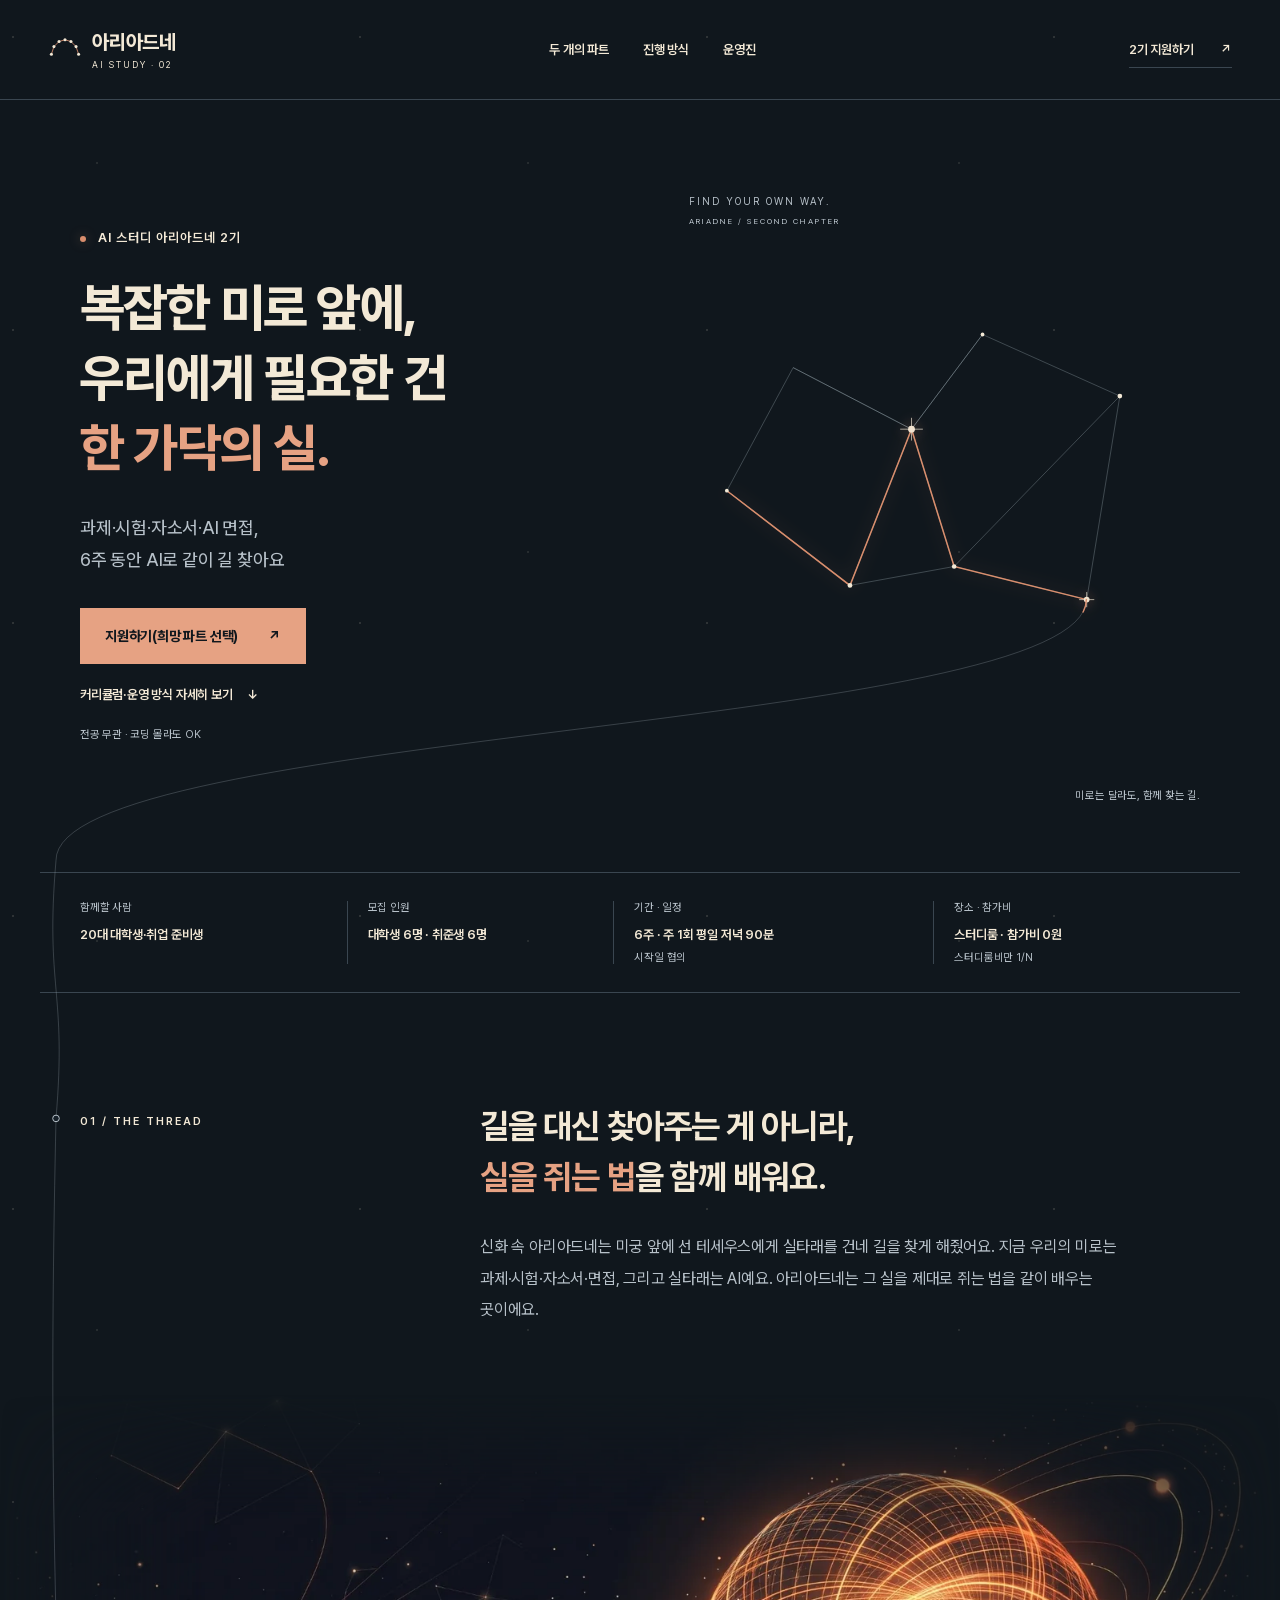
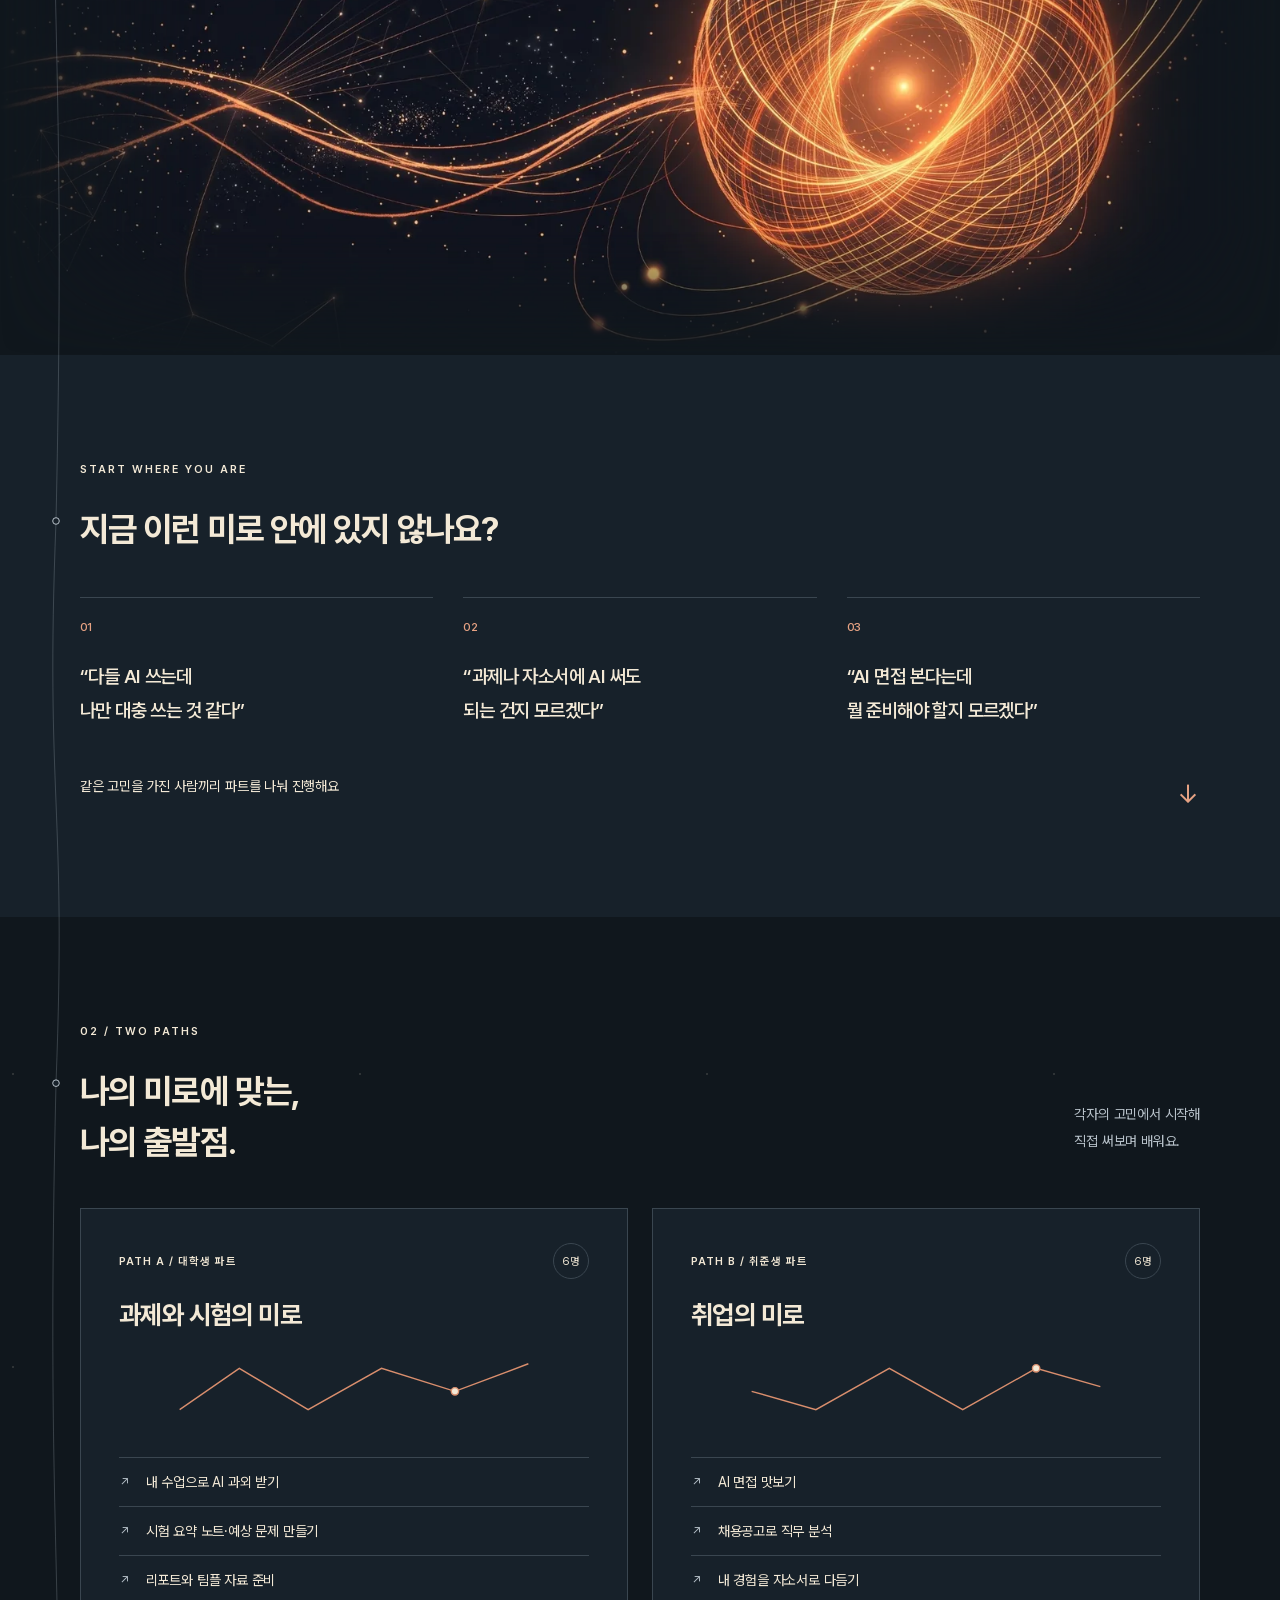
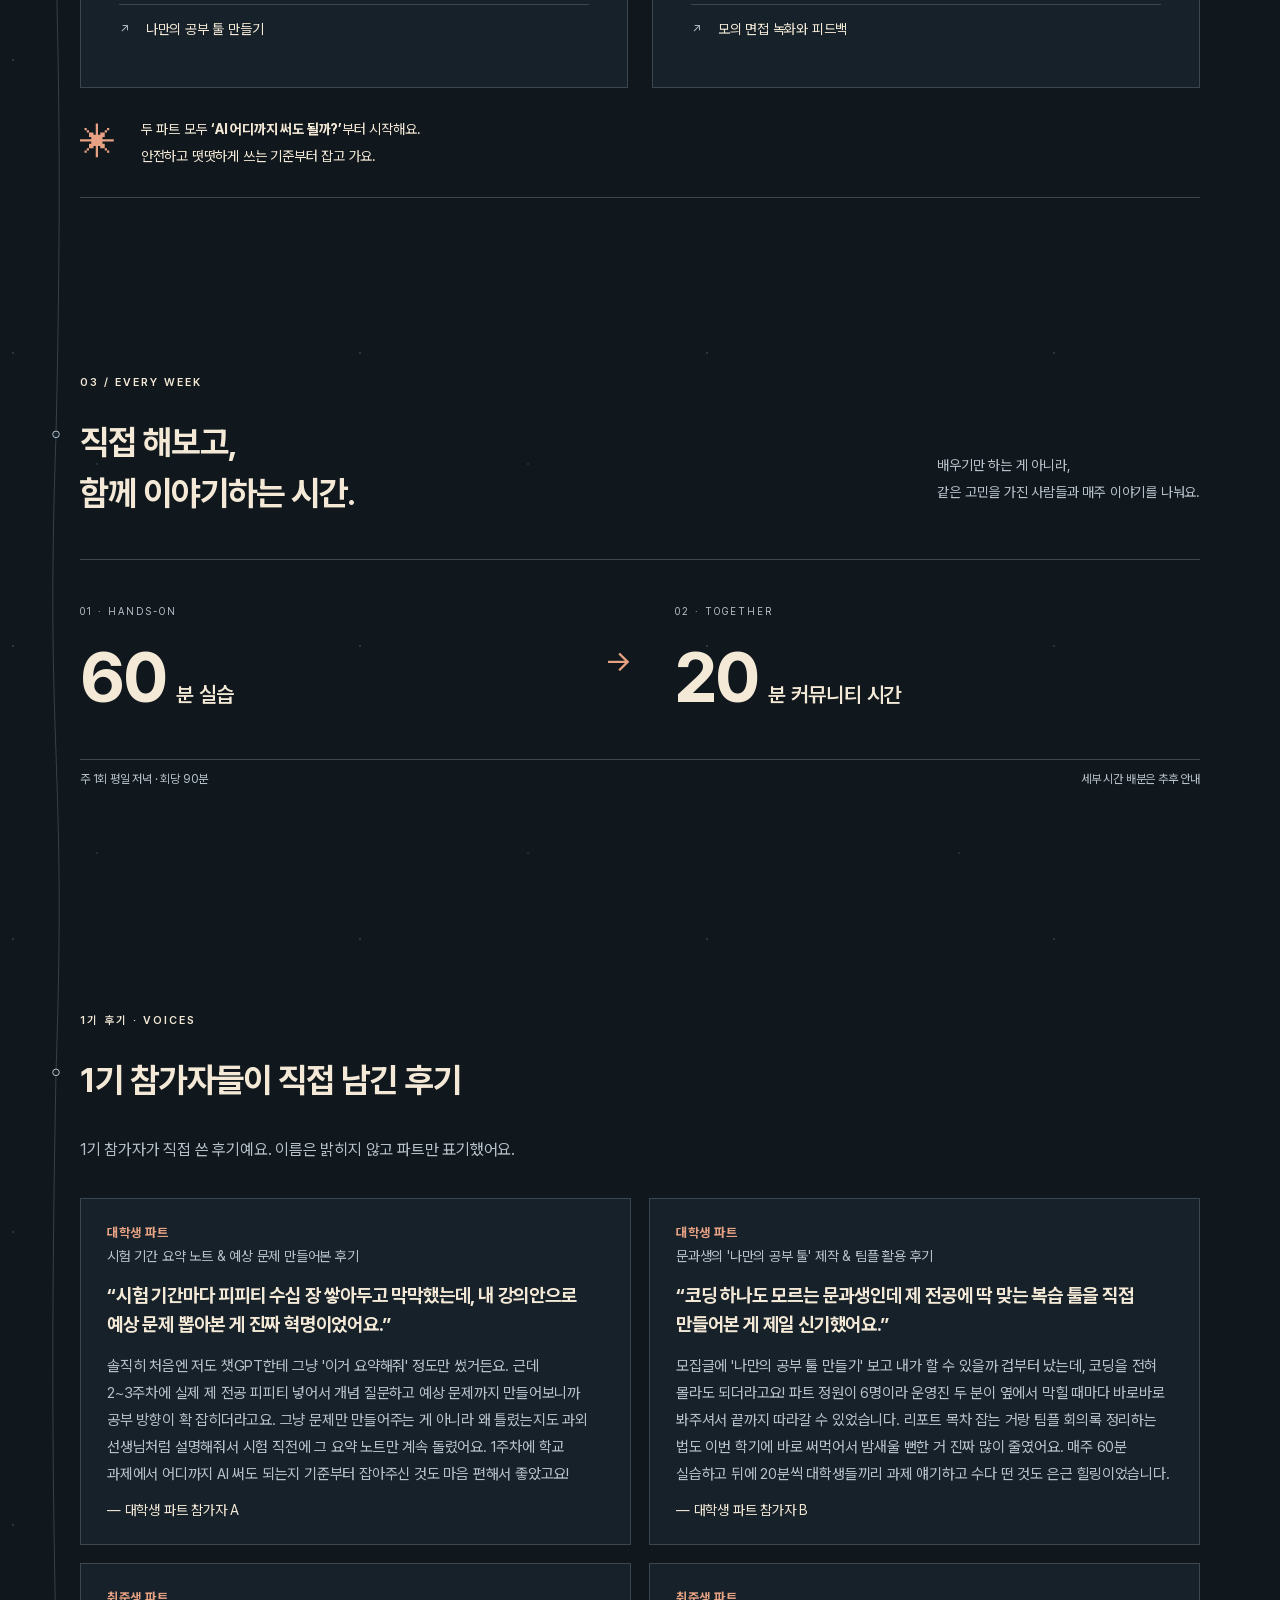
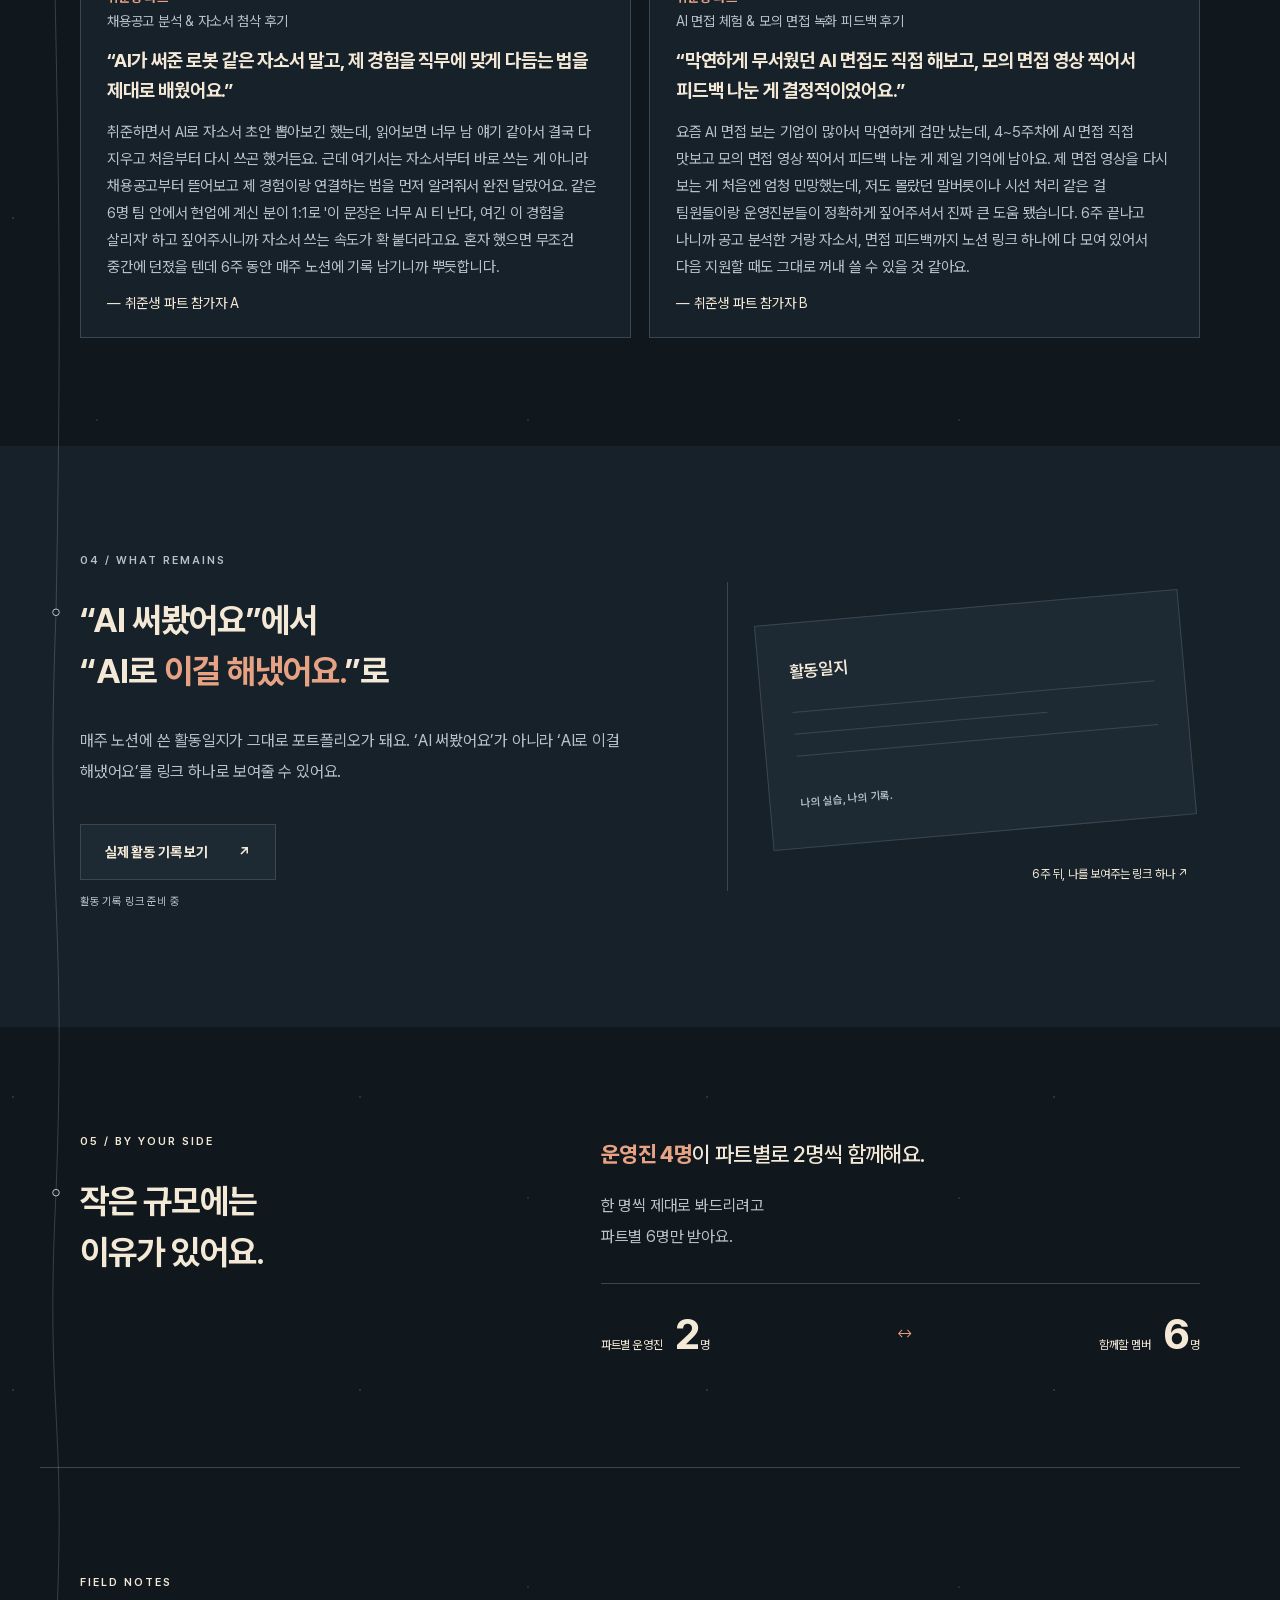
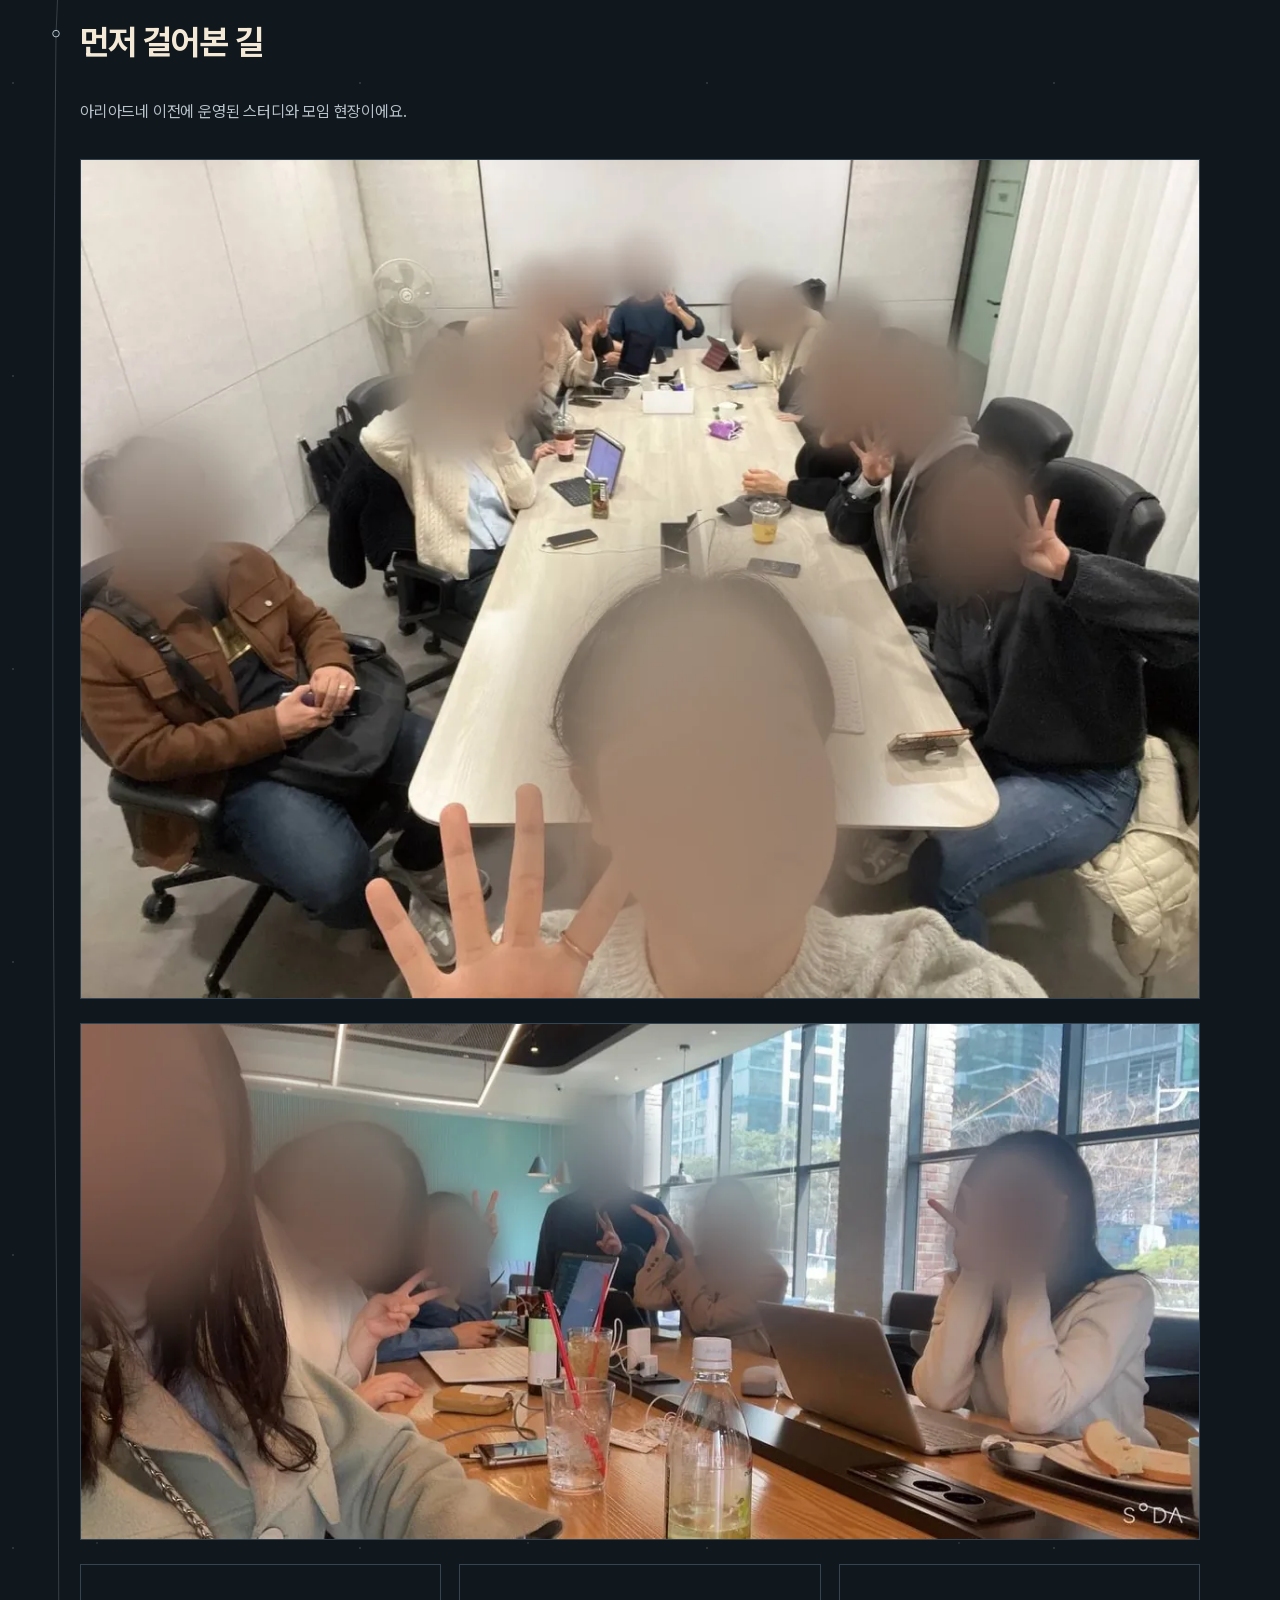
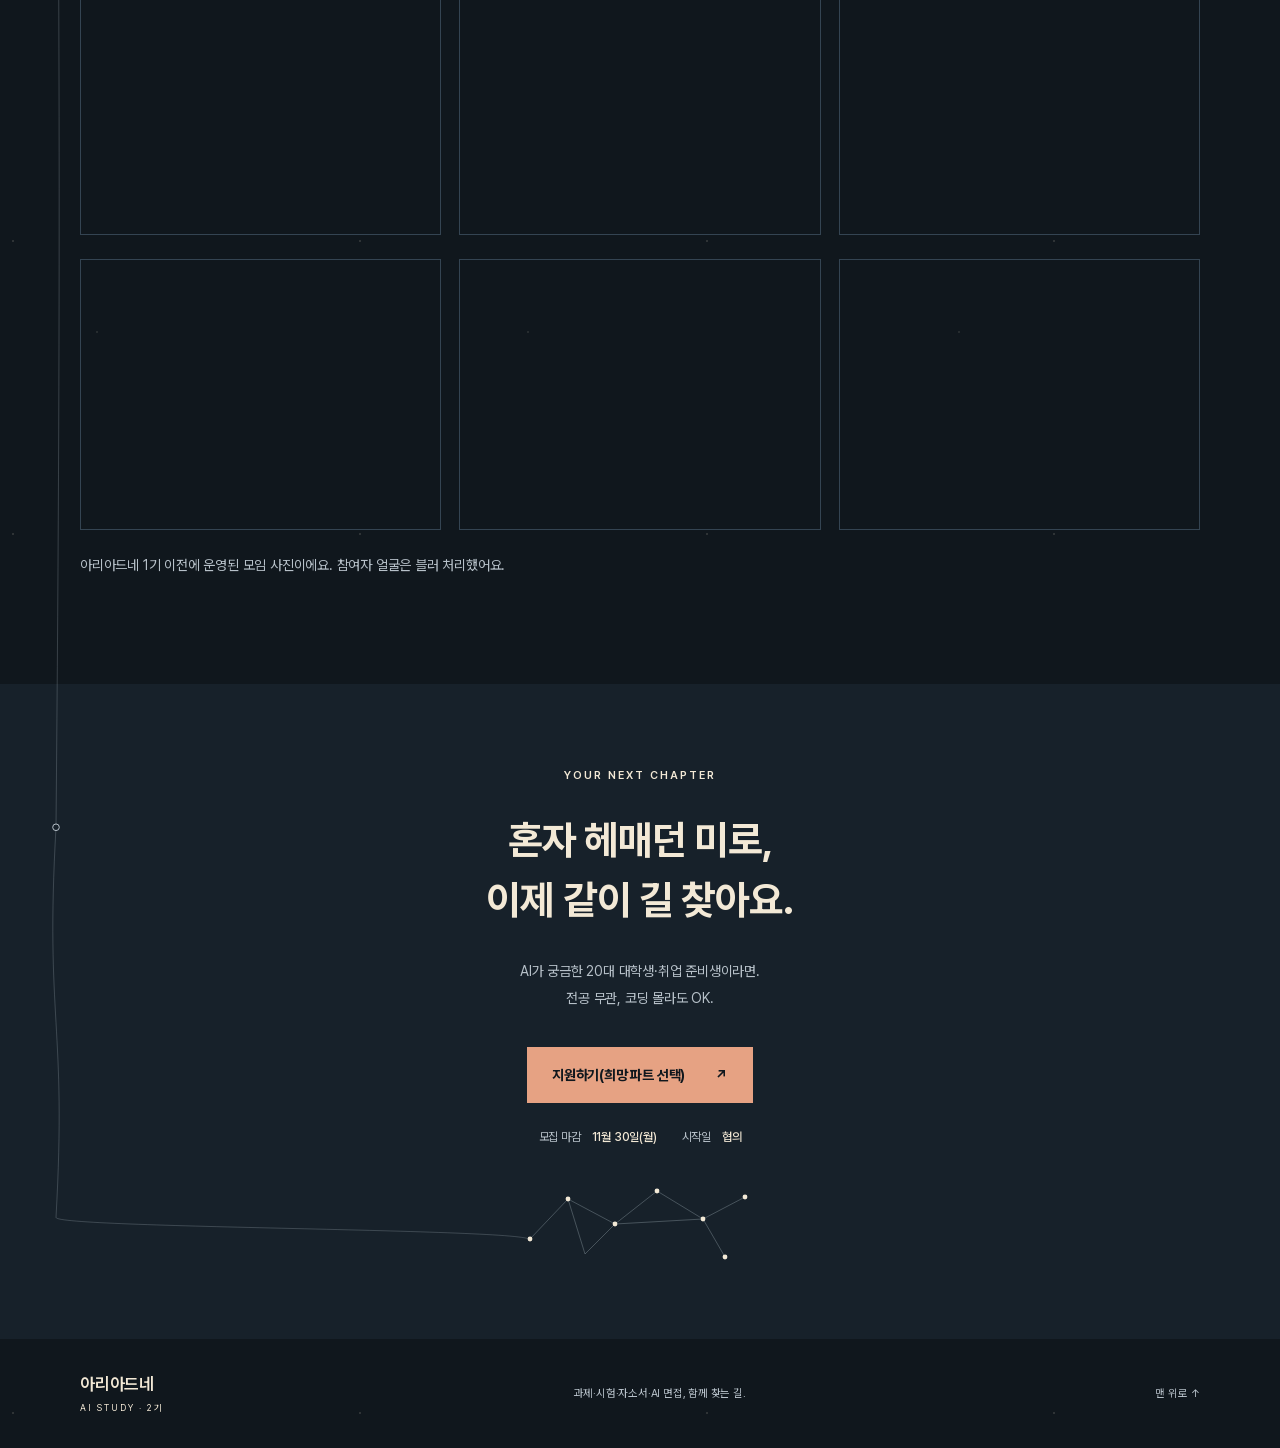
==== index.html @ 5217bb1c "Add files via upload" ====
<!doctype html>
<html lang="ko"><head><meta charset="utf-8"><meta name="viewport" content="width=device-width,initial-scale=1"><meta name="theme-color" content="#10171D"><title>AI 스터디 아리아드네 2기</title><meta name="description" content="과제·시험·자소서·AI 면접, 6주 동안 AI로 같이 길 찾아요. AI가 궁금한 20대 대학생·취업 준비생을 위한 아리아드네 2기."><link rel="icon" href="assets/constellation.svg"><link rel="preload" href="fonts/PretendardVariable.woff2" as="font" type="font/woff2" crossorigin><link rel="stylesheet" href="style.css"><link rel="stylesheet" href="night.css"><meta property="og:type" content="website"><meta property="og:title" content="AI 스터디 아리아드네 2기"><meta property="og:description" content="과제·시험·자소서·AI 면접, 6주 동안 AI로 같이 길 찾아요"><meta property="og:url" content="https://ariadne-study.vercel.app/"><meta property="og:image" content="https://ariadne-study.vercel.app/assets/ariadne-stars-og.png"><meta property="og:image:width" content="1920"><meta property="og:image:height" content="1080"><meta name="twitter:card" content="summary_large_image"><meta name="twitter:image" content="https://ariadne-study.vercel.app/assets/ariadne-stars-og.png"></head>
<body><a class="skip" href="#main">본문 바로가기</a><header><a class="brand" href="#"><svg viewBox="0 0 40 40" aria-hidden="true"><path d="M4 25L7 16L13 10L20 8L27 10L33 16L36 25"/><circle cx="4" cy="25" r="1.8"/><circle cx="7" cy="16" r="1.8"/><circle cx="13" cy="10" r="1.8"/><circle cx="20" cy="8" r="1.8"/><circle cx="27" cy="10" r="1.8"/><circle cx="33" cy="16" r="1.8"/><circle cx="36" cy="25" r="1.8"/></svg><span>아리아드네<small>AI STUDY · 02</small></span></a><nav aria-label="주 메뉴"><a href="#parts">두 개의 파트</a><a href="#how">진행 방식</a><a href="#team">운영진</a></nav><a class="header-apply" data-apply href="#apply-form">2기 지원하기 <span>↗</span></a></header>
<main id="main"><svg id="journey" aria-hidden="true"><defs><filter id="thread-blur" x="-100%" y="-10%" width="300%" height="120%"><feGaussianBlur stdDeviation="9"/></filter></defs><path id="journey-track"/><path id="journey-glow"/><path id="journey-thread"/><g id="journey-stars"></g></svg><section class="hero wrap"><div class="hero-copy"><p class="eyebrow"><span class="dot"></span> AI 스터디 아리아드네 2기</p><h1>복잡한 미로 앞에,<br>우리에게 필요한 건<br><em>한 가닥의 실.</em></h1><p class="hero-sub">과제·시험·자소서·AI 면접,<br>6주 동안 AI로 같이 길 찾아요</p><div class="hero-actions"><a class="button" data-apply href="#apply-form">지원하기(희망 파트 선택) <span>↗</span></a><a class="text-link" href="#parts">커리큘럼·운영 방식 자세히 보기 <span>↓</span></a></div><p class="hero-note">전공 무관 · 코딩 몰라도 OK</p></div><div class="hero-art" aria-hidden="true"><div class="art-caption">FIND YOUR OWN WAY.<span>ARIADNE / SECOND CHAPTER</span></div><svg class="sky-map" viewBox="0 0 540 540" fill="none" aria-hidden="true"><g class="constellation-lines"><path d="M40 250L110 120L235 185L310 85L455 150L420 365L280 330L235 185L110 120M40 250L170 350L235 185M170 350L280 330L455 150M310 85L235 185"/></g><path class="sky-glow" d="M40 250L170 350L235 185L280 330L420 365"/><path class="sky-thread" d="M40 250L170 350L235 185L280 330L420 365"/><g class="sky-stars"><circle cx="40" cy="250" r="2"/><circle cx="235" cy="185" r="3.6"/><circle cx="310" cy="85" r="2"/><circle cx="455" cy="150" r="2.5"/><circle cx="420" cy="365" r="3"/><circle cx="280" cy="330" r="2.4"/><circle cx="170" cy="350" r="2.5"/></g><g class="star-cross"><path d="M223 185h24M235 173v24M412 365h16M420 357v16"/></g></svg><span class="art-label">미로는 달라도, 함께 찾는 길.</span></div></section>
<div class="facts wrap"><div><span>함께할 사람</span><strong>20대 대학생·취업 준비생</strong></div><div><span>모집 인원</span><strong>대학생 6명 · 취준생 6명</strong></div><div><span>기간 · 일정</span><strong>6주 · 주 1회 평일 저녁 90분</strong><small>시작일 협의</small></div><div><span>장소 · 참가비</span><strong>스터디룸 · 참가비 0원</strong><small>스터디룸비만 1/N</small></div></div>
<section class="story wrap section"><div class="section-index">01 / THE THREAD</div><div><h2>길을 대신 찾아주는 게 아니라,<br><span class="accent">실을 쥐는 법</span>을 함께 배워요.</h2><p class="body-copy">신화 속 아리아드네는 미궁 앞에 선 테세우스에게 실타래를 건네 길을 찾게 해줬어요. 지금 우리의 미로는 과제·시험·자소서·면접, 그리고 실타래는 AI예요. 아리아드네는 그 실을 제대로 쥐는 법을 같이 배우는 곳이에요.</p></div></section>
<figure class="thread-art"><img src="assets/thread-art.webp" width="1600" height="792" loading="lazy" decoding="async" alt="붉은 실이 모여 하나의 미궁 구체로 감겨드는 일러스트"></figure>
<section class="empathy"><div class="wrap section"><p class="eyebrow">START WHERE YOU ARE</p><h2>지금 이런 미로 안에 있지 않나요?</h2><div class="worries"><p><span>01</span>“다들 AI 쓰는데<br>나만 대충 쓰는 것 같다”</p><p><span>02</span>“과제나 자소서에 AI 써도<br>되는 건지 모르겠다”</p><p><span>03</span>“AI 면접 본다는데<br>뭘 준비해야 할지 모르겠다”</p></div><p class="bridge">같은 고민을 가진 사람끼리 파트를 나눠 진행해요 <span>↓</span></p></div></section>
<section class="wrap section connected" id="parts"><div class="section-heading"><div><p class="section-index">02 / TWO PATHS</p><h2>나의 미로에 맞는,<br>나의 출발점.</h2></div><p>각자의 고민에서 시작해<br>직접 써보며 배워요.</p></div><div class="part-grid"><article class="part student"><div class="part-top"><span>PATH A / 대학생 파트</span><b>6명</b></div><h3>과제와 시험의 미로</h3><svg viewBox="0 0 380 85" aria-hidden="true"><path d="M0 65L65 20L140 65L220 20L300 45L380 15"/><circle cx="300" cy="45" r="4"/></svg><ul><li>내 수업으로 AI 과외 받기</li><li>시험 요약 노트·예상 문제 만들기</li><li>리포트와 팀플 자료 준비</li><li>나만의 공부 툴 만들기</li></ul></article><article class="part career"><div class="part-top"><span>PATH B / 취준생 파트</span><b>6명</b></div><h3>취업의 미로</h3><svg viewBox="0 0 380 85" aria-hidden="true"><path d="M0 45L70 65L150 20L230 65L310 20L380 40"/><circle cx="310" cy="20" r="4"/></svg><ul><li>AI 면접 맛보기</li><li>채용공고로 직무 분석</li><li>내 경험을 자소서로 다듬기</li><li>모의 면접 녹화와 피드백</li></ul></article></div><div class="shared"><span class="knot">✳</span><p>두 파트 모두 <strong>‘AI 어디까지 써도 될까?’</strong>부터 시작해요.<br>안전하고 떳떳하게 쓰는 기준부터 잡고 가요.</p></div></section>
<section class="wrap section connected" id="how"><div class="section-heading"><div><p class="section-index">03 / EVERY WEEK</p><h2>직접 해보고,<br>함께 이야기하는 시간.</h2></div><p>배우기만 하는 게 아니라,<br>같은 고민을 가진 사람들과 매주 이야기를 나눠요.</p></div><div class="weekly"><div><span>01 · HANDS-ON</span><h3><b>60</b>분 실습</h3></div><span class="flow-arrow">→</span><div><span>02 · TOGETHER</span><h3><b>20</b>분 커뮤니티 시간</h3></div></div><p class="schedule-note">주 1회 평일 저녁 · 회당 90분 <span>세부 시간 배분은 추후 안내</span></p></section>
<section class="wrap section reviews" id="reviews" aria-labelledby="reviews-title"><p class="section-index">1기 후기 · VOICES</p><h2 id="reviews-title">1기 참가자들이 직접 남긴 후기</h2><p class="body-copy">1기 참가자가 직접 쓴 후기예요. 이름은 밝히지 않고 파트만 표기했어요.</p><div class="review-grid" id="review-grid"></div></section>
<section class="record" id="records"><div class="wrap section record-grid"><div><p class="section-index">04 / WHAT REMAINS</p><h2>“AI 써봤어요”에서<br>“AI로 <em>이걸 해냈어요.</em>”로</h2><p class="body-copy">매주 노션에 쓴 활동일지가 그대로 포트폴리오가 돼요. ‘AI 써봤어요’가 아니라 ‘AI로 이걸 해냈어요’를 링크 하나로 보여줄 수 있어요.</p><a class="button light" data-notion href="#notion-link">실제 활동 기록 보기 <span>↗</span></a><p class="link-note">활동 기록 링크 준비 중</p></div><div class="record-art" aria-hidden="true"><div class="record-lines"><span>활동일지</span><i></i><i></i><i></i><span>나의 실습, 나의 기록.</span></div><div class="record-tag">6주 뒤, 나를 보여주는 링크 하나 ↗</div></div></div></section>
<section class="wrap section team connected" id="team"><div><p class="section-index">05 / BY YOUR SIDE</p><h2>작은 규모에는<br>이유가 있어요.</h2></div><div><p class="team-lead"><strong>운영진 4명</strong>이 파트별로 2명씩 함께해요.</p><p class="body-copy">한 명씩 제대로 봐드리려고<br>파트별 6명만 받아요.</p><div class="team-ratio"><span>파트별 운영진 <b>2</b>명</span><span class="accent">↔</span><span>함께할 멤버 <b>6</b>명</span></div></div></section>
<section class="wrap section field-notes" id="field-notes" aria-labelledby="field-title">
  <p class="section-index">FIELD NOTES</p>
  <h2 id="field-title">먼저 걸어본 길</h2>
  <p class="body-copy">아리아드네 이전에 운영된 스터디와 모임 현장이에요.</p>
  <div class="field-gallery">
    <figure id="activity_01">
      <img src="assets/field/activity_01.webp" width="1200" height="900" decoding="async" alt="이전에 운영된 스터디 현장 사진">
    </figure>
    <figure id="activity_02" class="wide">
      <img src="assets/field/activity_02.webp" width="1200" height="554" loading="lazy" decoding="async" alt="이전에 운영된 스터디 현장 사진">
    </figure>
    <figure id="activity_03">
      <img src="assets/field/activity_03.webp" width="800" height="600" loading="lazy" decoding="async" alt="이전에 운영된 스터디 현장 사진">
    </figure>
    <figure id="activity_04">
      <img src="assets/field/activity_04.webp" width="800" height="600" loading="lazy" decoding="async" alt="이전에 운영된 스터디 현장 사진">
    </figure>
    <figure id="activity_05">
      <img src="assets/field/activity_05.webp" width="800" height="600" loading="lazy" decoding="async" alt="이전에 운영된 스터디 현장 사진">
    </figure>
    <figure id="activity_06">
      <img src="assets/field/activity_06.webp" width="800" height="600" loading="lazy" decoding="async" alt="이전에 운영된 스터디 현장 사진">
    </figure>
    <figure id="activity_07">
      <img src="assets/field/activity_07.webp" width="800" height="600" loading="lazy" decoding="async" alt="이전에 운영된 스터디 현장 사진">
    </figure>
    <figure id="activity_08">
      <img src="assets/field/activity_08.webp" width="800" height="600" loading="lazy" decoding="async" alt="이전에 운영된 스터디 현장 사진">
    </figure>
  </div>
  <p class="field-notice">아리아드네 1기 이전에 운영된 모임 사진이에요. 참여자 얼굴은 블러 처리했어요.</p>
</section>
<section class="final-cta" id="apply"><div class="wrap"><p class="eyebrow">YOUR NEXT CHAPTER</p><h2>혼자 헤매던 미로,<br>이제 같이 길 찾아요.</h2><p>AI가 궁금한 20대 대학생·취업 준비생이라면.<br>전공 무관, 코딩 몰라도 OK.</p><a class="button" data-apply href="#apply-form">지원하기(희망 파트 선택) <span>↗</span></a><div class="closing-info"><span>모집 마감 <strong>11월 30일(월)</strong></span><span>시작일 <strong>협의</strong></span></div><svg class="arrival-map" viewBox="0 0 240 90" aria-hidden="true"><path d="M10 60L48 20L95 45L137 12L183 40L225 18M48 20L65 75L95 45L183 40L205 78"/><circle cx="10" cy="60" r="2.4"/><circle cx="48" cy="20" r="2.4"/><circle cx="95" cy="45" r="2.4"/><circle cx="137" cy="12" r="2.4"/><circle cx="183" cy="40" r="2.4"/><circle cx="225" cy="18" r="2.4"/><circle cx="205" cy="78" r="2.4"/></svg></div></section></main>
<footer class="wrap"><a class="footer-brand" href="#">아리아드네 <span>AI STUDY · 2기</span></a><p>과제·시험·자소서·AI 면접, 함께 찾는 길.</p><a href="#">맨 위로 ↑</a></footer><dialog id="notice"><button id="close-notice" aria-label="안내 닫기">×</button><p class="eyebrow">아리아드네 2기</p><h2 id="notice-title"></h2><p id="notice-copy"></p><button class="button" id="notice-ok">확인</button></dialog><script src="script.js"></script><script src="reviews.js"></script><script src="journey.js"></script></body></html>
---- style.css ----
@font-face{font-family:'Pretendard';font-style:normal;font-weight:100 900;font-display:swap;src:url('./fonts/PretendardVariable.woff2') format('woff2')}
:root{--paper:#f4f1e8;--ink:#272f29;--muted:#6c7067;--line:#d4d5c9;--accent:#b34e35;--green:#e5e9dc}*{box-sizing:border-box}html{scroll-behavior:smooth;scroll-padding-top:100px}body{margin:0;background:var(--paper);color:var(--ink);font-family:'Pretendard','Apple SD Gothic Neo','Malgun Gothic',sans-serif;word-break:keep-all;-webkit-font-smoothing:antialiased}a{color:inherit;text-decoration:none}button{font:inherit;cursor:pointer}a:focus-visible,button:focus-visible{outline:3px solid var(--accent);outline-offset:6px}::selection{background:#e6c5af}.wrap{max-width:1200px;margin:auto;padding-left:40px;padding-right:40px}header{height:100px;max-width:1360px;padding:0 48px;margin:auto;display:flex;align-items:center;justify-content:space-between;border-bottom:1px solid var(--line)}.brand{display:flex;gap:10px;align-items:center;font-size:20px;font-weight:700}.brand svg{width:34px;stroke:var(--accent);fill:none;stroke-width:2}.brand small{display:block;font-size:9px;letter-spacing:2px;margin-top:5px;font-weight:400}nav{display:flex;gap:34px;font-size:13px}nav a:hover,.text-link:hover{color:var(--accent)}.header-apply{font-size:13px;border-bottom:1px solid var(--ink);padding:10px 0}.header-apply span{margin-left:24px}.hero{min-height:710px;display:grid;grid-template-columns:1.12fr 1fr;gap:36px;align-items:center;padding-top:80px;padding-bottom:70px}.eyebrow,.section-index{font-size:11px;letter-spacing:2px;font-weight:600;margin:0 0 28px}.hero .eyebrow{letter-spacing:1px;font-size:13px}.dot{display:inline-block;width:6px;height:6px;background:var(--accent);border-radius:50%;margin-right:8px}h1{font-size:52px;line-height:1.35;letter-spacing:-1.8px;font-weight:750;margin:0 0 28px}em{font-style:normal;color:var(--accent)}.hero-sub{font-size:18px;line-height:1.8;color:var(--muted)}.hero-actions{display:flex;flex-direction:column;align-items:flex-start;gap:23px;margin-top:32px}.button{display:inline-flex;gap:30px;align-items:center;justify-content:space-between;background:var(--accent);color:#fff;padding:19px 24px;border:1px solid transparent;font-size:14px;transition:background .2s,transform .2s}.button:hover{background:#943e2a;transform:translateY(-2px)}.text-link{font-size:13px}.text-link span{padding-left:12px}.hero-note{font-size:11px;color:var(--muted);margin-top:26px}.hero-art{position:relative;padding-top:15px}.art-caption{display:flex;flex-direction:column;gap:9px;font-size:10px;letter-spacing:2px;margin-bottom:28px}.art-caption span{color:var(--muted);font-size:8px}.hero-art svg{width:100%;overflow:visible}.thread{stroke:var(--accent);stroke-width:3;stroke-linecap:round;stroke-linejoin:round}.thread-shadow{stroke:#d5c5b3;stroke-width:7;opacity:.4;transform:translateY(3px)}.art-label{display:block;text-align:right;font-size:11px;color:var(--muted);margin-top:20px}.facts{display:grid;grid-template-columns:1fr 1fr 1.2fr 1fr;padding-top:28px;padding-bottom:28px;border-top:1px solid var(--line);border-bottom:1px solid var(--line)}.facts>div{padding:0 20px;border-left:1px solid var(--line)}.facts>div:first-child{padding-left:0;border:0}.facts span,.facts small{display:block;font-size:11px;color:var(--muted)}.facts strong{display:block;font-size:13px;line-height:1.7;margin:10px 0 5px;font-weight:500}.section{padding-top:108px;padding-bottom:108px}h2{font-size:34px;line-height:1.5;letter-spacing:-.9px;font-weight:700;margin:0 0 28px}.accent{color:var(--accent)}.body-copy{font-size:16px;line-height:1.95;color:var(--muted);max-width:650px}.story{display:grid;grid-template-columns:1fr 2fr;gap:40px}.story .section-index{padding-top:14px}.empathy{background:#eaeade}.empathy h2{margin-bottom:42px}.worries{display:grid;grid-template-columns:repeat(3,1fr);gap:30px}.worries p{margin:0;padding-top:20px;border-top:1px solid #c5c9bb;font-size:19px;line-height:1.8;letter-spacing:-.6px}.worries span{display:block;font-size:11px;color:var(--accent);margin-bottom:22px}.bridge{display:flex;justify-content:space-between;margin:50px 0 0;font-size:14px}.bridge span{color:var(--accent);font-size:26px}.connected{position:relative}.connected:before{content:'';position:absolute;top:0;left:40px;height:58px;width:1px;background:var(--accent)}.section-heading{display:flex;justify-content:space-between;gap:40px;align-items:end;margin-bottom:40px}.section-heading h2{margin-bottom:0}.section-heading>p{font-size:14px;line-height:1.9;color:var(--muted)}.part-grid{display:grid;grid-template-columns:1fr 1fr;gap:24px}.part{padding:34px 38px;background:var(--green)}.career{background:#eee3d6}.part-top{display:flex;justify-content:space-between;align-items:center;font-size:11px;letter-spacing:1px}.part-top b{border:1px solid #b4b9aa;border-radius:50%;width:36px;height:36px;display:grid;place-items:center;font-weight:400;letter-spacing:0}.part h3{font-size:26px;font-weight:700;letter-spacing:-.6px;margin:20px 0}.part svg{width:100%;height:78px;fill:var(--accent);stroke:var(--accent);stroke-width:1.5}.student svg{stroke:#6d7e61;fill:#6d7e61}.part svg path{fill:none}ul{list-style:none;padding:0;margin:25px 0 0}li{border-top:1px solid #c9cdbf;padding:16px 0;font-size:14px}li:before{content:'↗';margin-right:16px;font-size:12px;color:var(--muted)}.career li{border-color:#d6c9b9}.shared{display:flex;align-items:center;gap:25px;padding:28px 0;border-bottom:1px solid var(--line)}.shared p{font-size:14px;line-height:1.9;margin:0}.knot{font-size:36px;color:var(--accent)}#how{padding-top:70px}.weekly{display:grid;grid-template-columns:1fr 70px 1fr;align-items:center;border-top:1px solid var(--line);border-bottom:1px solid var(--line);padding:40px 0}.weekly>div>span{font-size:10px;letter-spacing:2px;color:var(--muted)}.weekly h3{font-size:21px;font-weight:400;margin:16px 0 0}.weekly b{font-family:inherit;font-weight:700;font-size:70px;letter-spacing:-4px;margin-right:10px}.flow-arrow{font-size:30px;color:var(--accent)}.schedule-note{font-size:12px;color:var(--muted);display:flex;justify-content:space-between;gap:15px}.record{background:#2f3a30;color:var(--paper)}.record-grid{display:grid;grid-template-columns:1.2fr 1fr;align-items:center;gap:80px}.record .body-copy{color:#c5cbbf}.record .section-index{color:#bac5ae}.record em{color:#dfbba1}.light{background:var(--paper);color:var(--ink);margin-top:20px}.light:hover{background:#dedbcf}.link-note{font-size:11px;color:var(--muted);margin-top:15px}.record .link-note{color:#bbc4b5}.record-art{padding:25px 12px 10px 35px;border-left:1px solid #a5b49a}.record-lines{border:1px solid #879780;padding:38px 30px;transform:rotate(-5deg);background:#354233}.record-lines span{display:block;font-size:17px;margin-bottom:30px}.record-lines span:last-child{font-size:11px;color:#bdc7b7;margin:40px 0 0}.record-lines i{display:block;height:1px;background:#7f9076;margin:21px 0}.record-lines i:nth-child(3){width:70%}.record-tag{margin-top:34px;text-align:right;font-size:12px}.team{display:grid;grid-template-columns:1fr 1.3fr;gap:60px}.team-lead{font-size:22px;line-height:1.8;letter-spacing:-.6px;margin:0}.team-lead strong{font-weight:500;color:var(--accent)}.team-ratio{display:flex;justify-content:space-between;align-items:center;gap:15px;border-top:1px solid var(--line);padding-top:25px;margin-top:30px;font-size:12px}.team-ratio b{font-size:42px;font-weight:700;padding-left:10px}.final-cta{position:relative;text-align:center;background:#eae5d9;padding:85px 24px 70px;overflow:hidden}.final-cta:before,.final-cta:after{content:'';width:230px;height:330px;position:absolute;border:1px solid #c8c5b6;border-radius:110px;top:80px;pointer-events:none}.final-cta:before{left:-140px;box-shadow:0 0 0 25px #eae5d9,0 0 0 26px #c8c5b6,0 0 0 50px #eae5d9,0 0 0 51px #c8c5b6}.final-cta:after{right:-140px;box-shadow:0 0 0 25px #eae5d9,0 0 0 26px #c8c5b6}.final-cta h2{font-size:40px}.final-cta p:not(.eyebrow):not(.link-note){font-size:14px;line-height:1.9;color:var(--muted)}.final-cta .button{margin-top:22px}.closing-info{display:flex;justify-content:center;gap:25px;margin-top:27px;font-size:12px;color:var(--muted)}.closing-info strong{font-weight:500;color:var(--ink);margin-left:8px}footer{padding-top:35px!important;padding-bottom:35px!important;display:flex;justify-content:space-between;align-items:center;gap:20px;font-size:11px;color:var(--muted)}.footer-brand{font-size:17px;font-weight:600;color:var(--ink)}.footer-brand span{font-size:9px;display:block;letter-spacing:2px;margin-top:8px;font-weight:400}dialog{max-width:440px;width:calc(100% - 40px);padding:36px;background:var(--paper);color:var(--ink);border:1px solid var(--line)}dialog::backdrop{background:#18211980}dialog h2{font-size:25px}dialog p:not(.eyebrow){line-height:1.8;font-size:14px;color:var(--muted)}#close-notice{position:absolute;right:13px;top:10px;border:0;background:none;font-size:26px}#notice-ok{margin-top:15px}.skip{position:absolute;top:-80px}.skip:focus{top:10px;left:10px;background:white;padding:20px;z-index:5}
@media(min-width:1500px){.hero{min-height:760px}}@media(max-width:1000px){h1{font-size:43px}.wrap{padding-left:30px;padding-right:30px}.hero{gap:25px}.facts{grid-template-columns:1fr 1fr;gap:25px}.facts>div:nth-child(3){border:0;padding-left:0}.record-grid{gap:40px}.connected:before{left:30px}nav{gap:18px}.team{gap:35px}}@media(max-width:700px){header{height:78px;padding:0 22px}.brand{font-size:17px}.brand svg{width:28px}nav{display:none}.header-apply{font-size:11px}.header-apply span{margin-left:10px}.wrap{padding-left:24px;padding-right:24px}.hero{grid-template-columns:1fr;padding-top:48px;padding-bottom:40px;gap:32px}.hero .eyebrow{font-size:11px;margin-bottom:25px}h1{font-size:39px;letter-spacing:-1.2px;line-height:1.4;margin-bottom:20px}.hero-sub{font-size:16px}.hero-actions{gap:22px;margin-top:26px}.button{padding:18px 20px;font-size:13px}.hero-note{margin-top:20px}.hero-art{max-width:360px;width:100%;margin:auto;padding:16px 18px 0}.art-caption{font-size:9px;margin-bottom:10px}.art-caption span{font-size:7px}.hero-art svg{max-height:320px}.art-label{margin-top:12px;font-size:10px}.facts{gap:24px 12px;padding-top:26px;padding-bottom:26px}.facts>div{padding:0 0 0 12px}.facts strong{font-size:12px}.facts span,.facts small{font-size:10px}.section{padding-top:70px;padding-bottom:70px}.story{grid-template-columns:1fr;gap:5px}.section-index{font-size:10px;margin-bottom:24px}.story .section-index{padding-top:0}h2{font-size:27px;letter-spacing:-.7px;line-height:1.5}.body-copy{font-size:14px;line-height:1.95}.worries{grid-template-columns:1fr;gap:26px}.worries p{font-size:18px;display:grid;grid-template-columns:30px 1fr;gap:14px}.worries span{margin:3px 0 0}.bridge{font-size:12px;gap:20px;align-items:center;margin-top:35px;line-height:1.7}.section-heading{display:block;margin-bottom:30px}.section-heading>p{margin-top:20px;font-size:13px}.part-grid{grid-template-columns:1fr;gap:18px}.part{padding:28px}.part h3{font-size:24px}.part-top{font-size:10px}.part svg{height:65px}li{font-size:13px;padding:15px 0}.shared{gap:17px;align-items:start}.shared p{font-size:12px}.knot{font-size:28px}.connected:before{left:24px;height:32px}.weekly{grid-template-columns:1fr;gap:22px;padding:30px 0}.weekly h3{font-size:19px;margin-top:8px}.weekly b{font-size:59px}.flow-arrow{transform:rotate(90deg);width:30px}.schedule-note{flex-direction:column;gap:9px;font-size:11px}.record-grid{grid-template-columns:1fr;gap:35px}.record h2{font-size:27px}.record-art{max-width:330px;margin:10px auto 0;width:100%;padding-left:24px}.record-lines{padding:30px}.team{grid-template-columns:1fr;gap:8px}.team-lead{font-size:19px}.team-ratio{font-size:11px}.team-ratio b{font-size:36px;padding-left:5px}.final-cta{padding:65px 0 55px}.final-cta .wrap{position:relative;z-index:1}.final-cta h2{font-size:31px}.final-cta .eyebrow{font-size:10px}.final-cta:before{left:-195px}.final-cta:after{right:-195px}.final-cta p:not(.eyebrow):not(.link-note){font-size:13px}.closing-info{gap:20px;font-size:11px}footer{flex-wrap:wrap;gap:15px}footer p{order:3;width:100%;font-size:10px;margin:0}footer>a:last-child{margin-left:auto}}@media(prefers-reduced-motion:reduce){html{scroll-behavior:auto}*{transition:none!important}}

/* Clear, substantial Korean typography inspired by the supplied reference. */
body{font-weight:400;letter-spacing:-.2px}.brand{font-weight:750}nav,.header-apply,.text-link{font-weight:600}.hero-sub{font-weight:450}.button{font-weight:650}.facts strong{font-weight:600}.part-top{font-weight:600}.worries p{font-weight:550}.weekly h3{font-weight:600}.shared strong{font-weight:700}.team-lead{font-weight:500}.team-lead strong{font-weight:750}.body-copy{font-weight:400}.record-lines span{font-weight:600}.weekly b{letter-spacing:-2px}
---- night.css ----
:root{--paper:#10171d;--ink:#f3e9d6;--muted:#b7c1c9;--line:#3a4650;--accent:#e6a283;--thread:#d98e6d;--green:#1a252e;--surface:#17212a;--surface-raised:#1d2a34;--button-text:#10171d;--star:#f3e9d6;--line-constellation:rgba(182,198,204,.3)}
html{color-scheme:dark}body{background-color:var(--paper);background-image:radial-gradient(circle at 13px 37px,rgba(243,233,214,.16) .65px,transparent 1px),radial-gradient(circle at 97px 163px,rgba(243,233,214,.1) .7px,transparent 1px);background-size:347px 293px,431px 389px}header,footer{position:relative;z-index:2}.brand svg{stroke:var(--thread);stroke-width:1}.brand svg circle{fill:var(--star);stroke:none}main{position:relative;isolation:isolate}main>section,main>.facts{position:relative;z-index:1}#journey{position:absolute;inset:0;pointer-events:none;overflow:visible;z-index:2;width:100%;height:100%}#journey path{fill:none;stroke-linecap:round}#journey-track{stroke:var(--line-constellation);stroke-width:.8}#journey-thread{stroke:var(--thread);stroke-width:1.5}#journey-glow{stroke:var(--thread);stroke-width:2;filter:url(#thread-blur);opacity:.3}.journey-node circle{fill:var(--surface);stroke:var(--muted);stroke-width:1}.journey-node path{stroke:var(--star);opacity:0;stroke-width:1}.journey-node.is-lit circle{fill:var(--star);stroke:var(--thread);filter:drop-shadow(0 0 6px var(--thread))}.journey-node.is-lit path{opacity:.8}.button{color:var(--button-text);background:var(--accent);font-weight:700}.button:hover{background:#f0b99f}.light{background:var(--surface-raised);border-color:var(--line);color:var(--ink)}.light:hover{background:#293944}.header-apply{border-color:var(--line)}.dot{background:var(--thread);box-shadow:0 0 12px #d98e6d66}.hero-art .sky-map{overflow:visible}.constellation-lines{stroke:var(--line-constellation);stroke-width:1}.sky-thread{stroke:var(--thread);stroke-width:1.6}.sky-glow{stroke:var(--thread);stroke-width:2;filter:blur(9px);opacity:.3}.sky-stars{fill:var(--star)}.star-cross{stroke:var(--star);stroke-width:.7;filter:drop-shadow(0 0 6px var(--thread))}.art-caption,.art-caption span,.art-label{color:var(--muted)}.empathy{background:var(--surface)}.worries p{border-color:var(--line)}.connected:before{display:none}.part,.career{background:var(--surface);border:1px solid var(--line)}.part-top b,li,.career li{border-color:var(--line)}.part svg,.student svg{stroke:var(--thread);fill:var(--star)}.record{background:var(--surface)}.record .body-copy,.record .section-index,.record .link-note,.record-lines span:last-child{color:var(--muted)}.record em{color:var(--accent)}.record-art{border-color:var(--line)}.record-lines{background:var(--surface-raised);border-color:var(--line)}.record-lines i{background:var(--line)}.final-cta{background:var(--surface);overflow:visible}.final-cta:before,.final-cta:after{display:none}.arrival-map{width:240px;height:90px;display:block;margin:35px auto 0;fill:var(--star);overflow:visible}.arrival-map path{fill:none;stroke:var(--line-constellation);stroke-width:1}.arrival-map.arrived circle{filter:drop-shadow(0 0 4px var(--thread))}.arrival-map.arrived path{stroke:var(--thread)}dialog{background:var(--surface);color:var(--ink);border-color:var(--line)}.skip:focus{background:var(--surface);color:var(--ink)}::selection{color:var(--paper);background:var(--accent)}
@media(max-width:700px){.wrap{padding-left:42px;padding-right:22px}.hero{padding-left:42px}.hero-art{padding-left:0;padding-right:0}.final-cta .wrap{padding-left:42px}.section-heading{gap:24px}.part{padding:24px}.facts{column-gap:10px}.facts>div{padding-left:10px}.facts>div:nth-child(odd){padding-left:0}h1{font-size:clamp(32px,9.1vw,39px)}.team-ratio{gap:8px}.team-ratio b{font-size:32px}.record-grid{gap:35px}.record-art{max-width:100%;padding-left:20px}.shared{gap:12px}.final-cta{padding-left:0;padding-right:0}.final-cta h2{font-size:29px}.closing-info{gap:13px}.hero-actions .button{gap:15px}.arrival-map{max-width:100%}}
@media(prefers-reduced-motion:reduce){.journey-node,.arrival-map{transition:none!important}}
.record{color:var(--ink)}

.reviews .body-copy { margin: 16px 0 32px; }
.review-grid { display: grid; grid-template-columns: repeat(2, minmax(0, 1fr)); gap: 18px; }
.review { background: var(--surface); border: 1px solid var(--line); padding: 26px; display: flex; flex-direction: column; gap: 14px; }
.review-head { display: flex; flex-direction: column; gap: 6px; }
.review-part { font-size: 13px; letter-spacing: .04em; color: var(--accent); font-weight: 700; }
.review-title { font-size: 14px; color: var(--muted); line-height: 1.5; }
.review-quote { margin: 0; font-size: 19px; line-height: 1.55; font-weight: 700; color: var(--ink); }
.review-body { margin: 0; font-size: 15px; line-height: 1.8; color: var(--muted); }
.review-who { margin: auto 0 0; font-size: 14px; color: var(--ink); }
@media (max-width: 700px) {
  .review-grid { grid-template-columns: minmax(0, 1fr); }
  .review { padding: 22px; }
  .review-quote { font-size: 17px; }
}

.field-notes { border-top: 1px solid var(--line); }
.field-notes .body-copy { margin: 16px 0 32px; }
.field-gallery { display: grid; grid-template-columns: repeat(3, minmax(0, 1fr)); gap: 24px 18px; }
.field-gallery figure { margin: 0; }
.field-gallery figure:first-child, .field-gallery figure.wide { grid-column: 1 / -1; }
.field-gallery figure.wide img { aspect-ratio: 1200 / 554; }
.field-gallery img {
  display: block;
  width: 100%;
  height: auto;
  aspect-ratio: 4 / 3;
  object-fit: cover;
  border: 1px solid rgba(95, 123, 147, .45);
}
.field-gallery figcaption, .field-notice { color: var(--muted); font-size: 14px; line-height: 1.6; }
.field-gallery figcaption { margin-top: 8px; }
.field-notice { margin: 24px 0 0; }
@media (max-width: 700px) {
  .field-gallery { grid-template-columns: repeat(2, minmax(0, 1fr)); gap: 18px 12px; }
}

/* 이야기 아래 일러스트 띠: 가장자리가 배경에 녹아들게 한다 */
.thread-art { margin: -54px auto 0; max-width: 1360px; position: relative; z-index: 0; pointer-events: none; }
.thread-art img {
  display: block; width: 100%; height: auto; aspect-ratio: 1600 / 792; max-height: 560px; object-fit: cover; object-position: 70% center;
  -webkit-mask-image: linear-gradient(to right, transparent 0, #000 16%, #000 84%, transparent 100%), linear-gradient(to bottom, transparent 0, #000 22%, #000 78%, transparent 100%);
  -webkit-mask-composite: source-in;
  mask-image: linear-gradient(to right, transparent 0, #000 16%, #000 84%, transparent 100%), linear-gradient(to bottom, transparent 0, #000 22%, #000 78%, transparent 100%);
  mask-composite: intersect;
}
@media (max-width: 700px) {
  .thread-art { margin-top: -20px; }
  .thread-art img { aspect-ratio: 4 / 3; object-position: 78% center; }
}
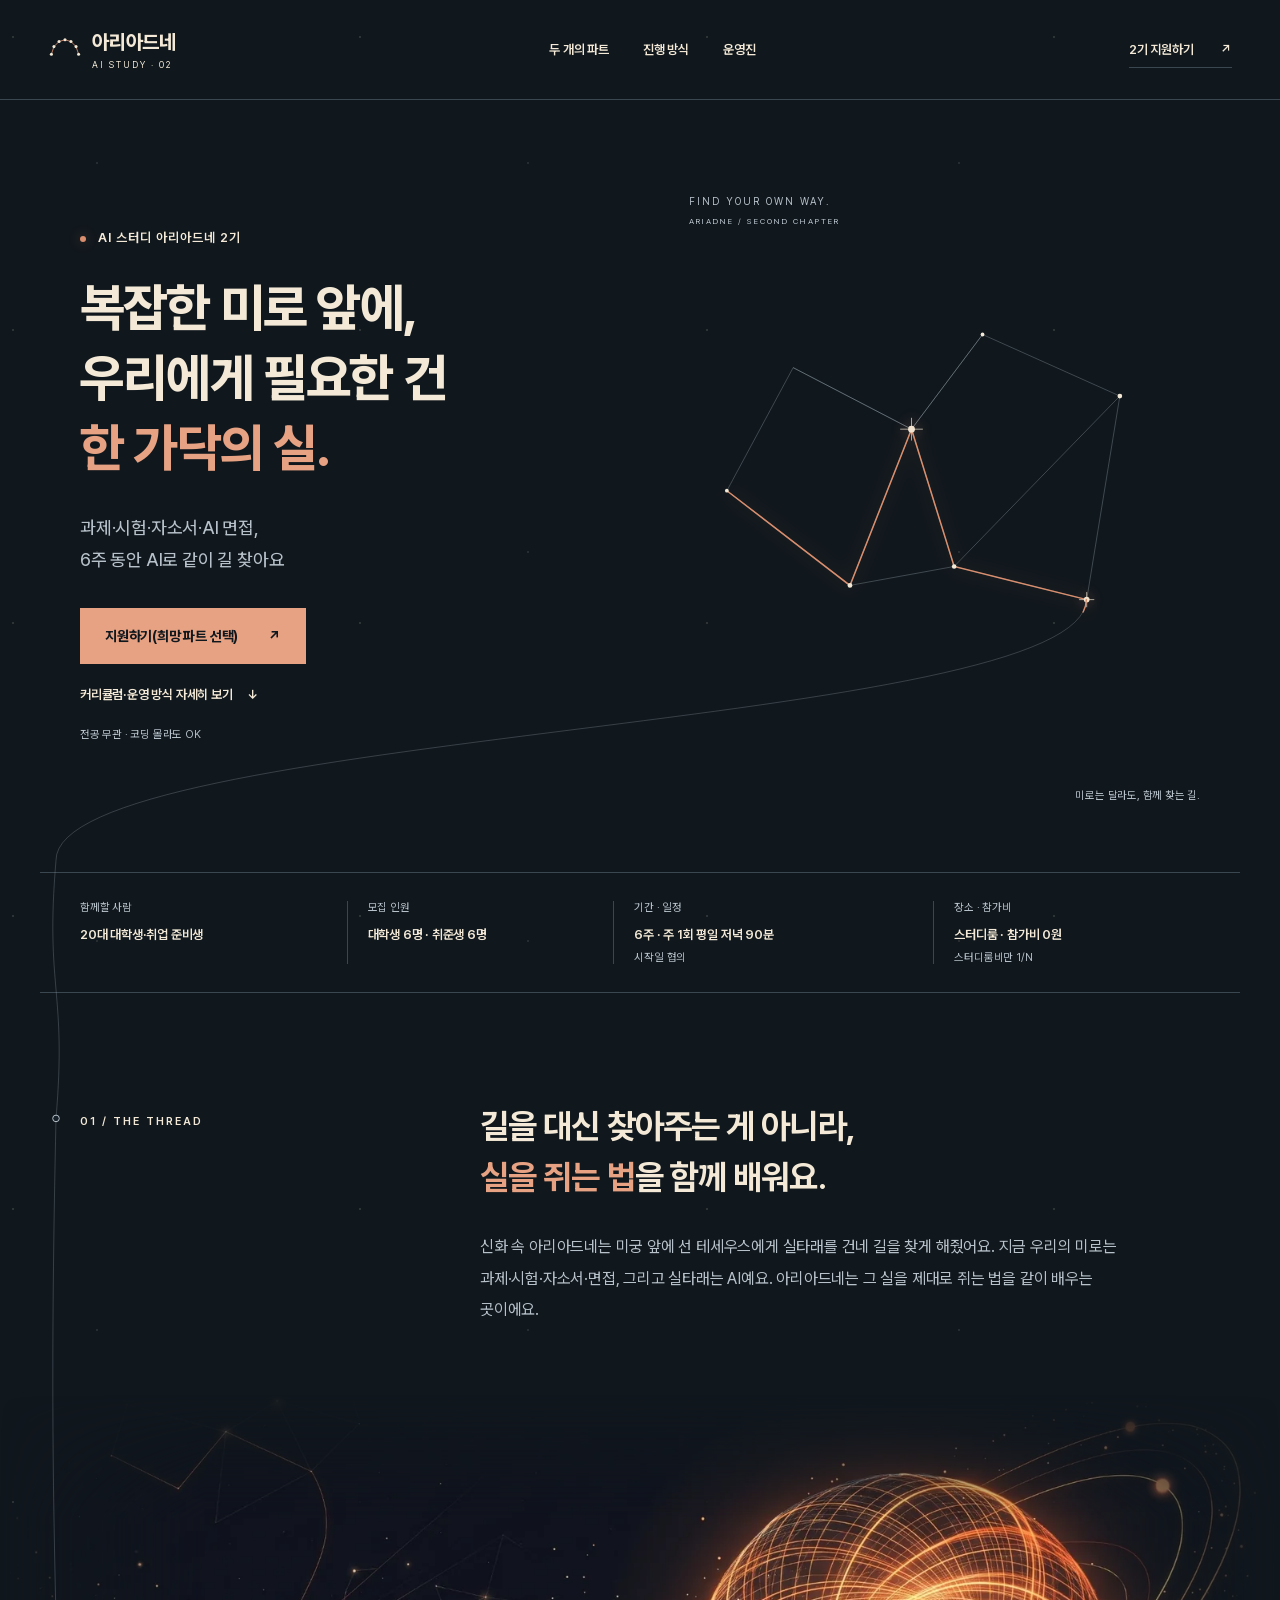
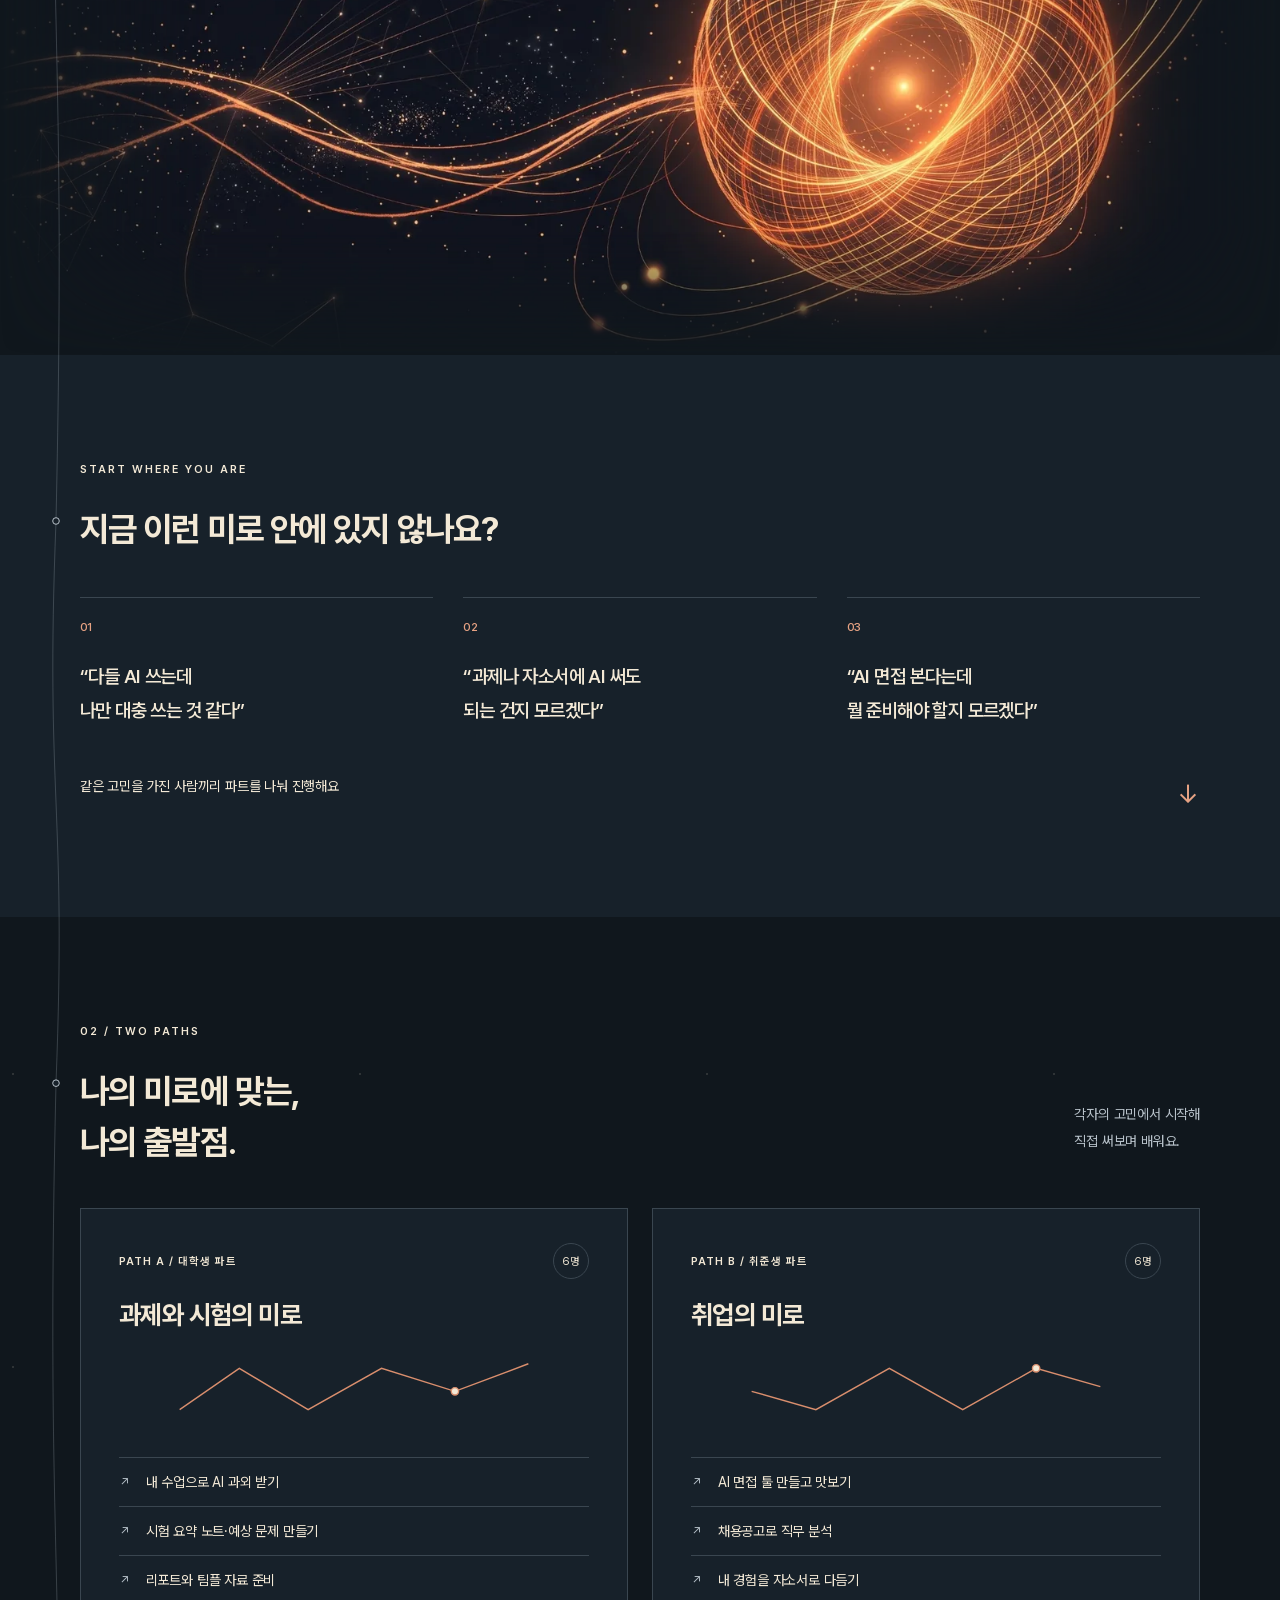
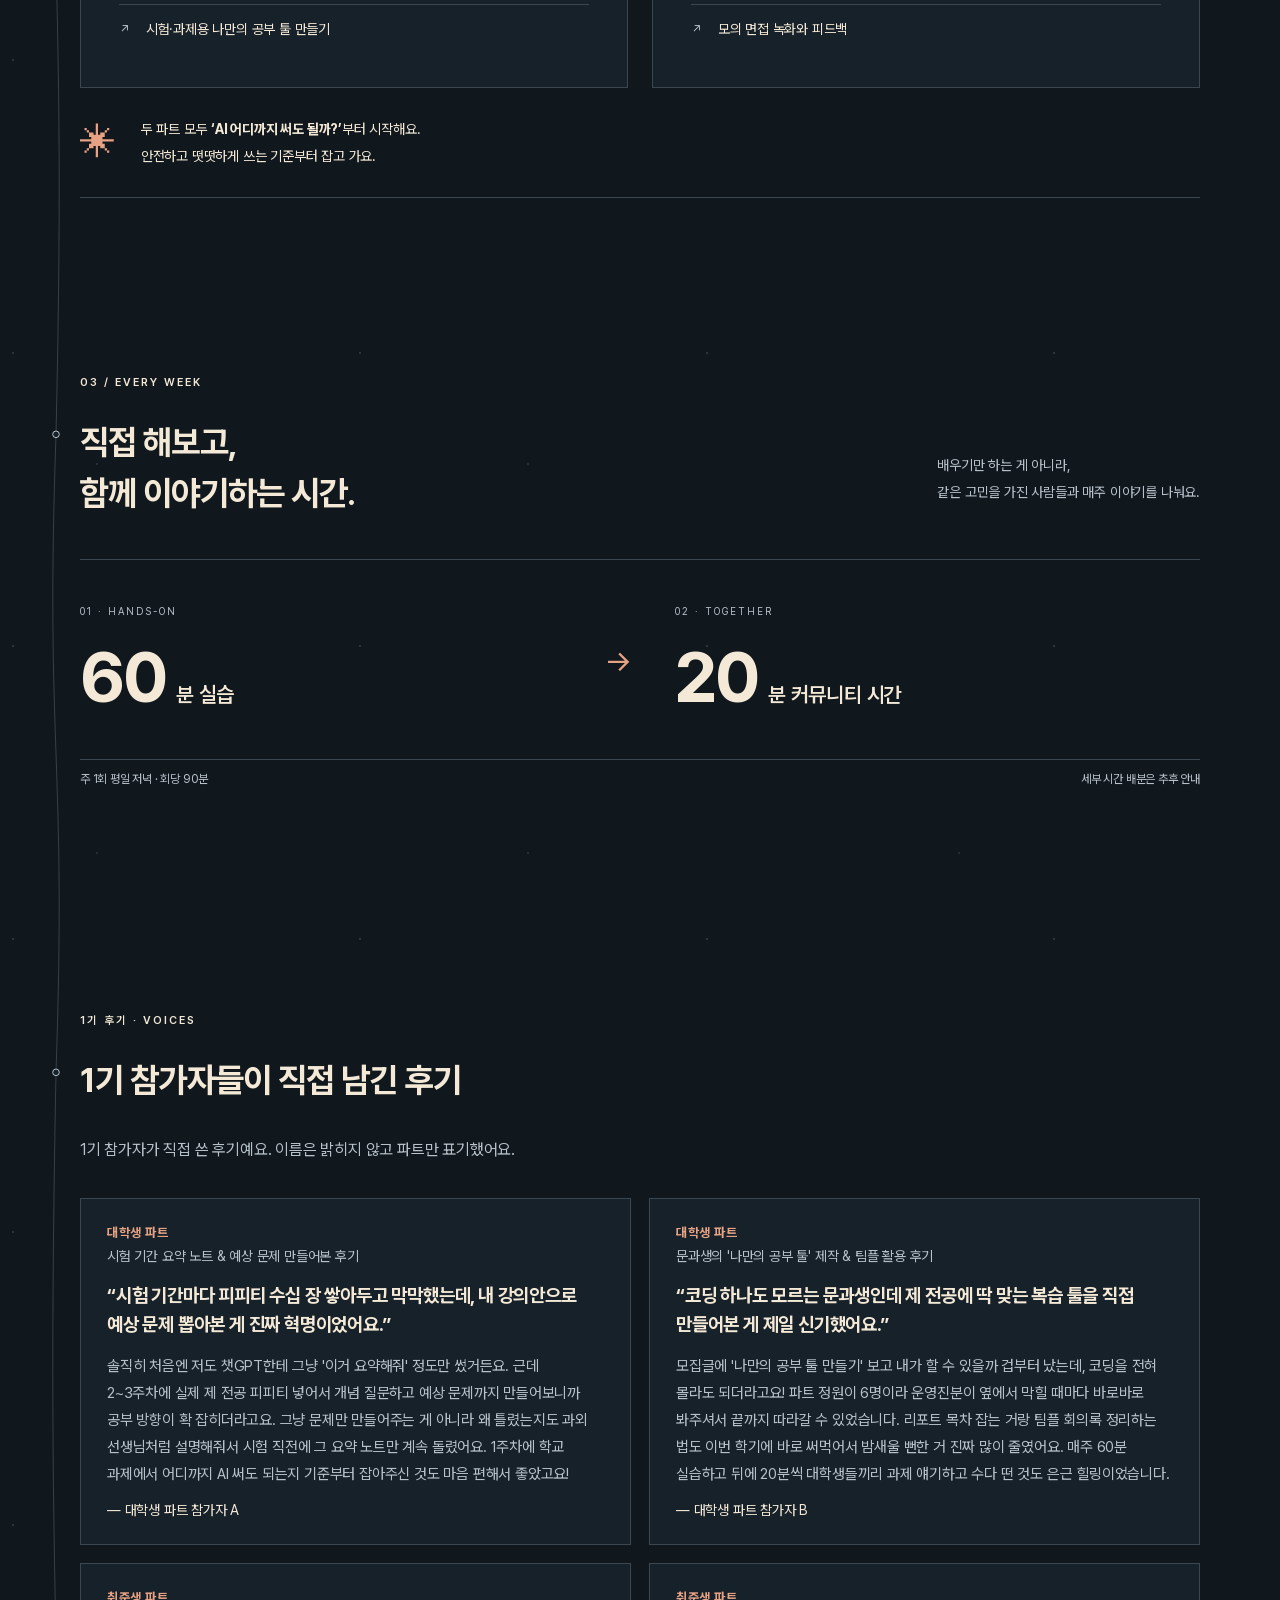
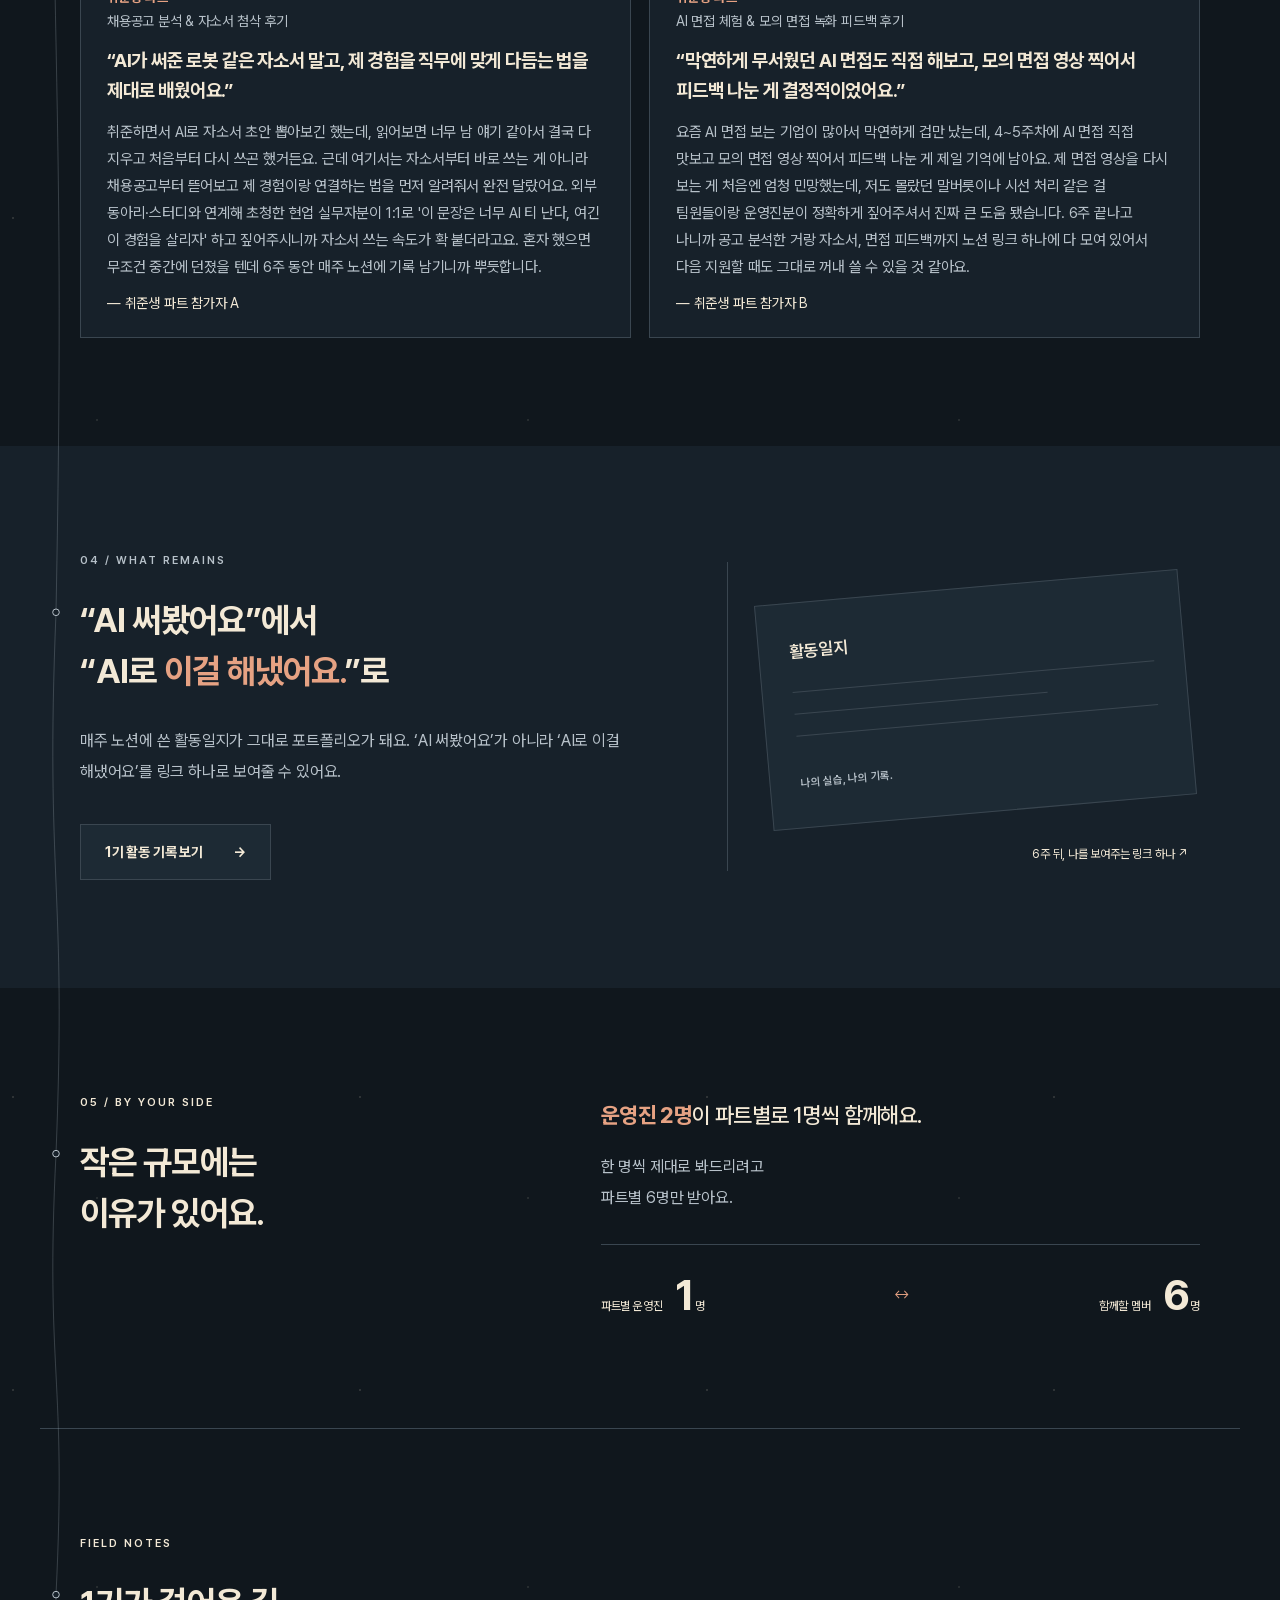
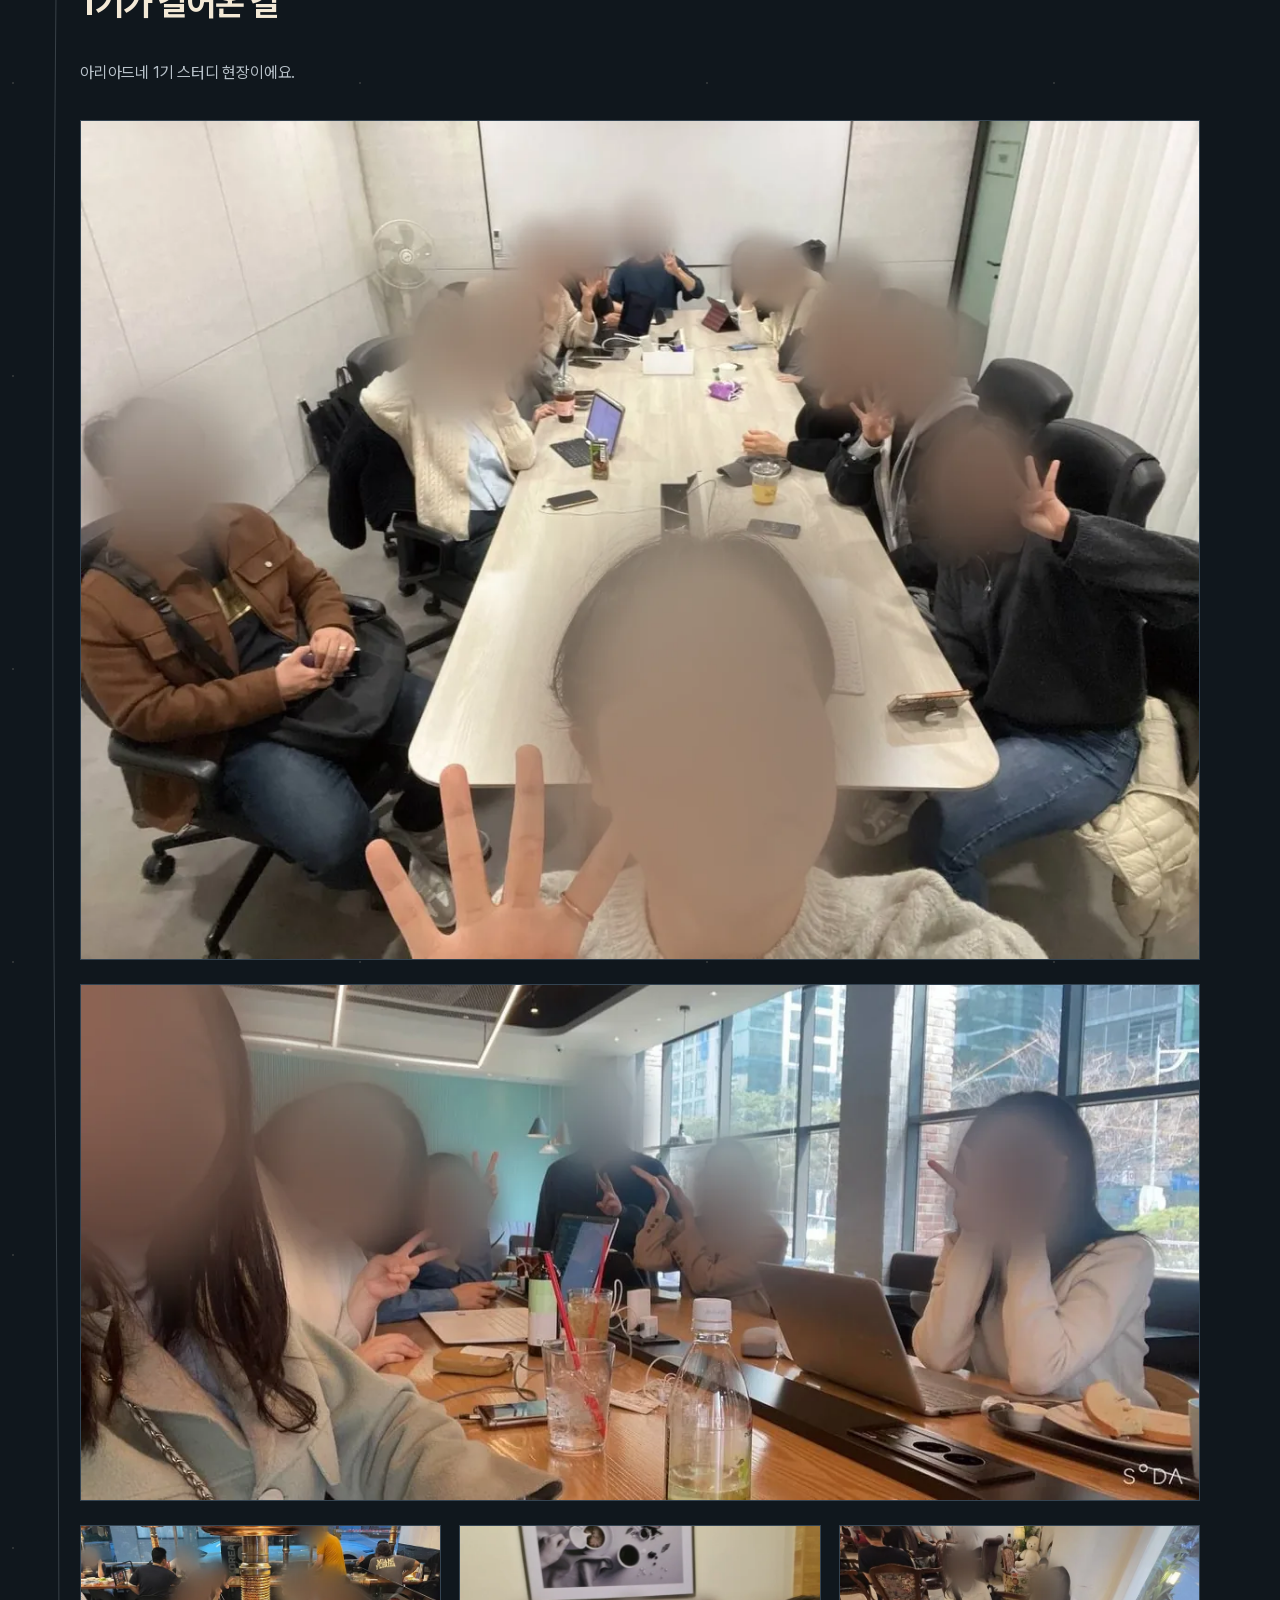
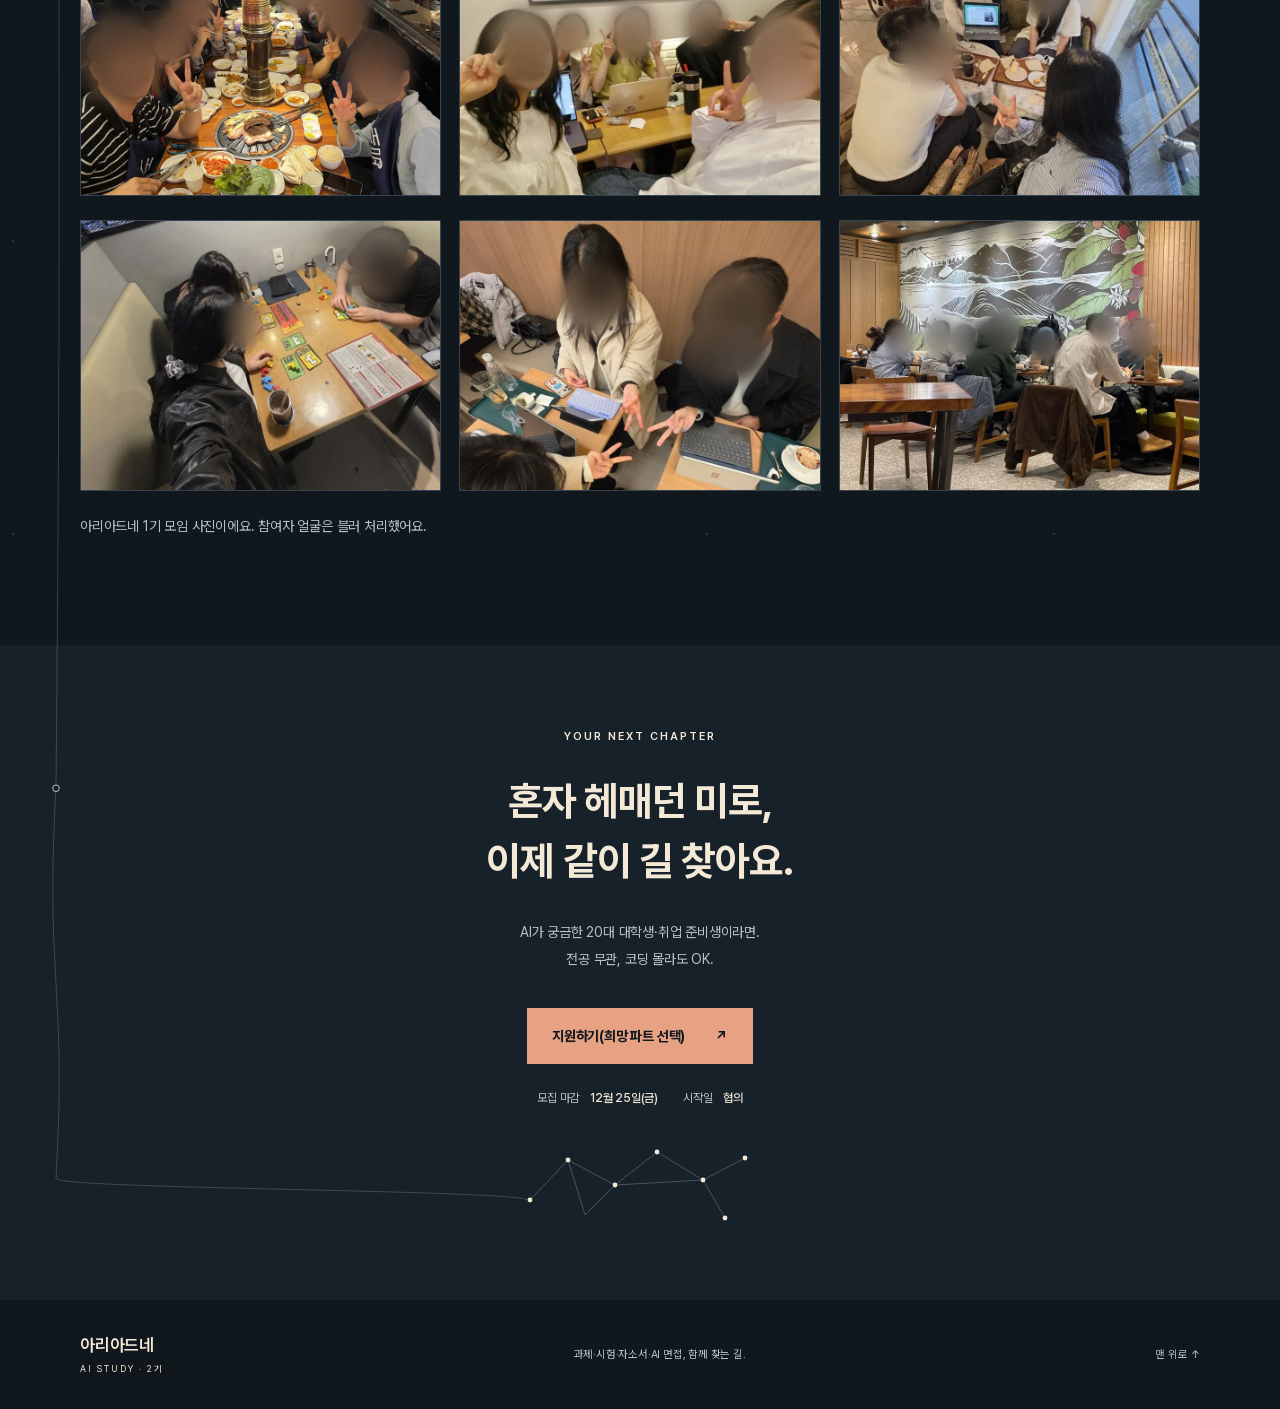
==== commit ce34308e: "Add files via upload" ====
--- a/index.html
+++ b/index.html
@@ -6,42 +6,42 @@
 <section class="story wrap section"><div class="section-index">01 / THE THREAD</div><div><h2>길을 대신 찾아주는 게 아니라,<br><span class="accent">실을 쥐는 법</span>을 함께 배워요.</h2><p class="body-copy">신화 속 아리아드네는 미궁 앞에 선 테세우스에게 실타래를 건네 길을 찾게 해줬어요. 지금 우리의 미로는 과제·시험·자소서·면접, 그리고 실타래는 AI예요. 아리아드네는 그 실을 제대로 쥐는 법을 같이 배우는 곳이에요.</p></div></section>
 <figure class="thread-art"><img src="assets/thread-art.webp" width="1600" height="792" loading="lazy" decoding="async" alt="붉은 실이 모여 하나의 미궁 구체로 감겨드는 일러스트"></figure>
 <section class="empathy"><div class="wrap section"><p class="eyebrow">START WHERE YOU ARE</p><h2>지금 이런 미로 안에 있지 않나요?</h2><div class="worries"><p><span>01</span>“다들 AI 쓰는데<br>나만 대충 쓰는 것 같다”</p><p><span>02</span>“과제나 자소서에 AI 써도<br>되는 건지 모르겠다”</p><p><span>03</span>“AI 면접 본다는데<br>뭘 준비해야 할지 모르겠다”</p></div><p class="bridge">같은 고민을 가진 사람끼리 파트를 나눠 진행해요 <span>↓</span></p></div></section>
-<section class="wrap section connected" id="parts"><div class="section-heading"><div><p class="section-index">02 / TWO PATHS</p><h2>나의 미로에 맞는,<br>나의 출발점.</h2></div><p>각자의 고민에서 시작해<br>직접 써보며 배워요.</p></div><div class="part-grid"><article class="part student"><div class="part-top"><span>PATH A / 대학생 파트</span><b>6명</b></div><h3>과제와 시험의 미로</h3><svg viewBox="0 0 380 85" aria-hidden="true"><path d="M0 65L65 20L140 65L220 20L300 45L380 15"/><circle cx="300" cy="45" r="4"/></svg><ul><li>내 수업으로 AI 과외 받기</li><li>시험 요약 노트·예상 문제 만들기</li><li>리포트와 팀플 자료 준비</li><li>나만의 공부 툴 만들기</li></ul></article><article class="part career"><div class="part-top"><span>PATH B / 취준생 파트</span><b>6명</b></div><h3>취업의 미로</h3><svg viewBox="0 0 380 85" aria-hidden="true"><path d="M0 45L70 65L150 20L230 65L310 20L380 40"/><circle cx="310" cy="20" r="4"/></svg><ul><li>AI 면접 맛보기</li><li>채용공고로 직무 분석</li><li>내 경험을 자소서로 다듬기</li><li>모의 면접 녹화와 피드백</li></ul></article></div><div class="shared"><span class="knot">✳</span><p>두 파트 모두 <strong>‘AI 어디까지 써도 될까?’</strong>부터 시작해요.<br>안전하고 떳떳하게 쓰는 기준부터 잡고 가요.</p></div></section>
+<section class="wrap section connected" id="parts"><div class="section-heading"><div><p class="section-index">02 / TWO PATHS</p><h2>나의 미로에 맞는,<br>나의 출발점.</h2></div><p>각자의 고민에서 시작해<br>직접 써보며 배워요.</p></div><div class="part-grid"><article class="part student"><div class="part-top"><span>PATH A / 대학생 파트</span><b>6명</b></div><h3>과제와 시험의 미로</h3><svg viewBox="0 0 380 85" aria-hidden="true"><path d="M0 65L65 20L140 65L220 20L300 45L380 15"/><circle cx="300" cy="45" r="4"/></svg><ul><li>내 수업으로 AI 과외 받기</li><li>시험 요약 노트·예상 문제 만들기</li><li>리포트와 팀플 자료 준비</li><li>시험·과제용 나만의 공부 툴 만들기</li></ul></article><article class="part career"><div class="part-top"><span>PATH B / 취준생 파트</span><b>6명</b></div><h3>취업의 미로</h3><svg viewBox="0 0 380 85" aria-hidden="true"><path d="M0 45L70 65L150 20L230 65L310 20L380 40"/><circle cx="310" cy="20" r="4"/></svg><ul><li>AI 면접 툴 만들고 맛보기</li><li>채용공고로 직무 분석</li><li>내 경험을 자소서로 다듬기</li><li>모의 면접 녹화와 피드백</li></ul></article></div><div class="shared"><span class="knot">✳</span><p>두 파트 모두 <strong>‘AI 어디까지 써도 될까?’</strong>부터 시작해요.<br>안전하고 떳떳하게 쓰는 기준부터 잡고 가요.</p></div></section>
 <section class="wrap section connected" id="how"><div class="section-heading"><div><p class="section-index">03 / EVERY WEEK</p><h2>직접 해보고,<br>함께 이야기하는 시간.</h2></div><p>배우기만 하는 게 아니라,<br>같은 고민을 가진 사람들과 매주 이야기를 나눠요.</p></div><div class="weekly"><div><span>01 · HANDS-ON</span><h3><b>60</b>분 실습</h3></div><span class="flow-arrow">→</span><div><span>02 · TOGETHER</span><h3><b>20</b>분 커뮤니티 시간</h3></div></div><p class="schedule-note">주 1회 평일 저녁 · 회당 90분 <span>세부 시간 배분은 추후 안내</span></p></section>
 <section class="wrap section reviews" id="reviews" aria-labelledby="reviews-title"><p class="section-index">1기 후기 · VOICES</p><h2 id="reviews-title">1기 참가자들이 직접 남긴 후기</h2><p class="body-copy">1기 참가자가 직접 쓴 후기예요. 이름은 밝히지 않고 파트만 표기했어요.</p><div class="review-grid" id="review-grid"></div></section>
-<section class="record" id="records"><div class="wrap section record-grid"><div><p class="section-index">04 / WHAT REMAINS</p><h2>“AI 써봤어요”에서<br>“AI로 <em>이걸 해냈어요.</em>”로</h2><p class="body-copy">매주 노션에 쓴 활동일지가 그대로 포트폴리오가 돼요. ‘AI 써봤어요’가 아니라 ‘AI로 이걸 해냈어요’를 링크 하나로 보여줄 수 있어요.</p><a class="button light" data-notion href="#notion-link">실제 활동 기록 보기 <span>↗</span></a><p class="link-note">활동 기록 링크 준비 중</p></div><div class="record-art" aria-hidden="true"><div class="record-lines"><span>활동일지</span><i></i><i></i><i></i><span>나의 실습, 나의 기록.</span></div><div class="record-tag">6주 뒤, 나를 보여주는 링크 하나 ↗</div></div></div></section>
-<section class="wrap section team connected" id="team"><div><p class="section-index">05 / BY YOUR SIDE</p><h2>작은 규모에는<br>이유가 있어요.</h2></div><div><p class="team-lead"><strong>운영진 4명</strong>이 파트별로 2명씩 함께해요.</p><p class="body-copy">한 명씩 제대로 봐드리려고<br>파트별 6명만 받아요.</p><div class="team-ratio"><span>파트별 운영진 <b>2</b>명</span><span class="accent">↔</span><span>함께할 멤버 <b>6</b>명</span></div></div></section>
+<section class="record" id="records"><div class="wrap section record-grid"><div><p class="section-index">04 / WHAT REMAINS</p><h2>“AI 써봤어요”에서<br>“AI로 <em>이걸 해냈어요.</em>”로</h2><p class="body-copy">매주 노션에 쓴 활동일지가 그대로 포트폴리오가 돼요. ‘AI 써봤어요’가 아니라 ‘AI로 이걸 해냈어요’를 링크 하나로 보여줄 수 있어요.</p><a class="button light" data-notion href="activity.html">1기 활동 기록 보기 <span>→</span></a></div><div class="record-art" aria-hidden="true"><div class="record-lines"><span>활동일지</span><i></i><i></i><i></i><span>나의 실습, 나의 기록.</span></div><div class="record-tag">6주 뒤, 나를 보여주는 링크 하나 ↗</div></div></div></section>
+<section class="wrap section team connected" id="team"><div><p class="section-index">05 / BY YOUR SIDE</p><h2>작은 규모에는<br>이유가 있어요.</h2></div><div><p class="team-lead"><strong>운영진 2명</strong>이 파트별로 1명씩 함께해요.</p><p class="body-copy">한 명씩 제대로 봐드리려고<br>파트별 6명만 받아요.</p><div class="team-ratio"><span>파트별 운영진 <b>1</b>명</span><span class="accent">↔</span><span>함께할 멤버 <b>6</b>명</span></div></div></section>
 <section class="wrap section field-notes" id="field-notes" aria-labelledby="field-title">
   <p class="section-index">FIELD NOTES</p>
-  <h2 id="field-title">먼저 걸어본 길</h2>
-  <p class="body-copy">아리아드네 이전에 운영된 스터디와 모임 현장이에요.</p>
+  <h2 id="field-title">1기가 걸어온 길</h2>
+  <p class="body-copy">아리아드네 1기 스터디 현장이에요.</p>
   <div class="field-gallery">
     <figure id="activity_01">
-      <img src="assets/field/activity_01.webp" width="1200" height="900" decoding="async" alt="이전에 운영된 스터디 현장 사진">
+      <img src="assets/field/activity_01.webp" width="1200" height="900" decoding="async" alt="아리아드네 1기 스터디 현장 사진">
     </figure>
     <figure id="activity_02" class="wide">
-      <img src="assets/field/activity_02.webp" width="1200" height="554" loading="lazy" decoding="async" alt="이전에 운영된 스터디 현장 사진">
+      <img src="assets/field/activity_02.webp" width="1200" height="554" loading="lazy" decoding="async" alt="아리아드네 1기 스터디 현장 사진">
     </figure>
     <figure id="activity_03">
-      <img src="assets/field/activity_03.webp" width="800" height="600" loading="lazy" decoding="async" alt="이전에 운영된 스터디 현장 사진">
+      <img src="assets/field/activity_03.webp" width="800" height="600" loading="lazy" decoding="async" alt="아리아드네 1기 스터디 현장 사진">
     </figure>
     <figure id="activity_04">
-      <img src="assets/field/activity_04.webp" width="800" height="600" loading="lazy" decoding="async" alt="이전에 운영된 스터디 현장 사진">
+      <img src="assets/field/activity_04.webp" width="800" height="600" loading="lazy" decoding="async" alt="아리아드네 1기 스터디 현장 사진">
     </figure>
     <figure id="activity_05">
-      <img src="assets/field/activity_05.webp" width="800" height="600" loading="lazy" decoding="async" alt="이전에 운영된 스터디 현장 사진">
+      <img src="assets/field/activity_05.webp" width="800" height="600" loading="lazy" decoding="async" alt="아리아드네 1기 스터디 현장 사진">
     </figure>
     <figure id="activity_06">
-      <img src="assets/field/activity_06.webp" width="800" height="600" loading="lazy" decoding="async" alt="이전에 운영된 스터디 현장 사진">
+      <img src="assets/field/activity_06.webp" width="800" height="600" loading="lazy" decoding="async" alt="아리아드네 1기 스터디 현장 사진">
     </figure>
     <figure id="activity_07">
-      <img src="assets/field/activity_07.webp" width="800" height="600" loading="lazy" decoding="async" alt="이전에 운영된 스터디 현장 사진">
+      <img src="assets/field/activity_07.webp" width="800" height="600" loading="lazy" decoding="async" alt="아리아드네 1기 스터디 현장 사진">
     </figure>
     <figure id="activity_08">
-      <img src="assets/field/activity_08.webp" width="800" height="600" loading="lazy" decoding="async" alt="이전에 운영된 스터디 현장 사진">
+      <img src="assets/field/activity_08.webp" width="800" height="600" loading="lazy" decoding="async" alt="아리아드네 1기 스터디 현장 사진">
     </figure>
   </div>
-  <p class="field-notice">아리아드네 1기 이전에 운영된 모임 사진이에요. 참여자 얼굴은 블러 처리했어요.</p>
+  <p class="field-notice">아리아드네 1기 모임 사진이에요. 참여자 얼굴은 블러 처리했어요.</p>
 </section>
-<section class="final-cta" id="apply"><div class="wrap"><p class="eyebrow">YOUR NEXT CHAPTER</p><h2>혼자 헤매던 미로,<br>이제 같이 길 찾아요.</h2><p>AI가 궁금한 20대 대학생·취업 준비생이라면.<br>전공 무관, 코딩 몰라도 OK.</p><a class="button" data-apply href="#apply-form">지원하기(희망 파트 선택) <span>↗</span></a><div class="closing-info"><span>모집 마감 <strong>11월 30일(월)</strong></span><span>시작일 <strong>협의</strong></span></div><svg class="arrival-map" viewBox="0 0 240 90" aria-hidden="true"><path d="M10 60L48 20L95 45L137 12L183 40L225 18M48 20L65 75L95 45L183 40L205 78"/><circle cx="10" cy="60" r="2.4"/><circle cx="48" cy="20" r="2.4"/><circle cx="95" cy="45" r="2.4"/><circle cx="137" cy="12" r="2.4"/><circle cx="183" cy="40" r="2.4"/><circle cx="225" cy="18" r="2.4"/><circle cx="205" cy="78" r="2.4"/></svg></div></section></main>
+<section class="final-cta" id="apply"><div class="wrap"><p class="eyebrow">YOUR NEXT CHAPTER</p><h2>혼자 헤매던 미로,<br>이제 같이 길 찾아요.</h2><p>AI가 궁금한 20대 대학생·취업 준비생이라면.<br>전공 무관, 코딩 몰라도 OK.</p><a class="button" data-apply href="#apply-form">지원하기(희망 파트 선택) <span>↗</span></a><div class="closing-info"><span>모집 마감 <strong>12월 25일(금)</strong></span><span>시작일 <strong>협의</strong></span></div><svg class="arrival-map" viewBox="0 0 240 90" aria-hidden="true"><path d="M10 60L48 20L95 45L137 12L183 40L225 18M48 20L65 75L95 45L183 40L205 78"/><circle cx="10" cy="60" r="2.4"/><circle cx="48" cy="20" r="2.4"/><circle cx="95" cy="45" r="2.4"/><circle cx="137" cy="12" r="2.4"/><circle cx="183" cy="40" r="2.4"/><circle cx="225" cy="18" r="2.4"/><circle cx="205" cy="78" r="2.4"/></svg></div></section></main>
 <footer class="wrap"><a class="footer-brand" href="#">아리아드네 <span>AI STUDY · 2기</span></a><p>과제·시험·자소서·AI 면접, 함께 찾는 길.</p><a href="#">맨 위로 ↑</a></footer><dialog id="notice"><button id="close-notice" aria-label="안내 닫기">×</button><p class="eyebrow">아리아드네 2기</p><h2 id="notice-title"></h2><p id="notice-copy"></p><button class="button" id="notice-ok">확인</button></dialog><script src="script.js"></script><script src="reviews.js"></script><script src="journey.js"></script></body></html>
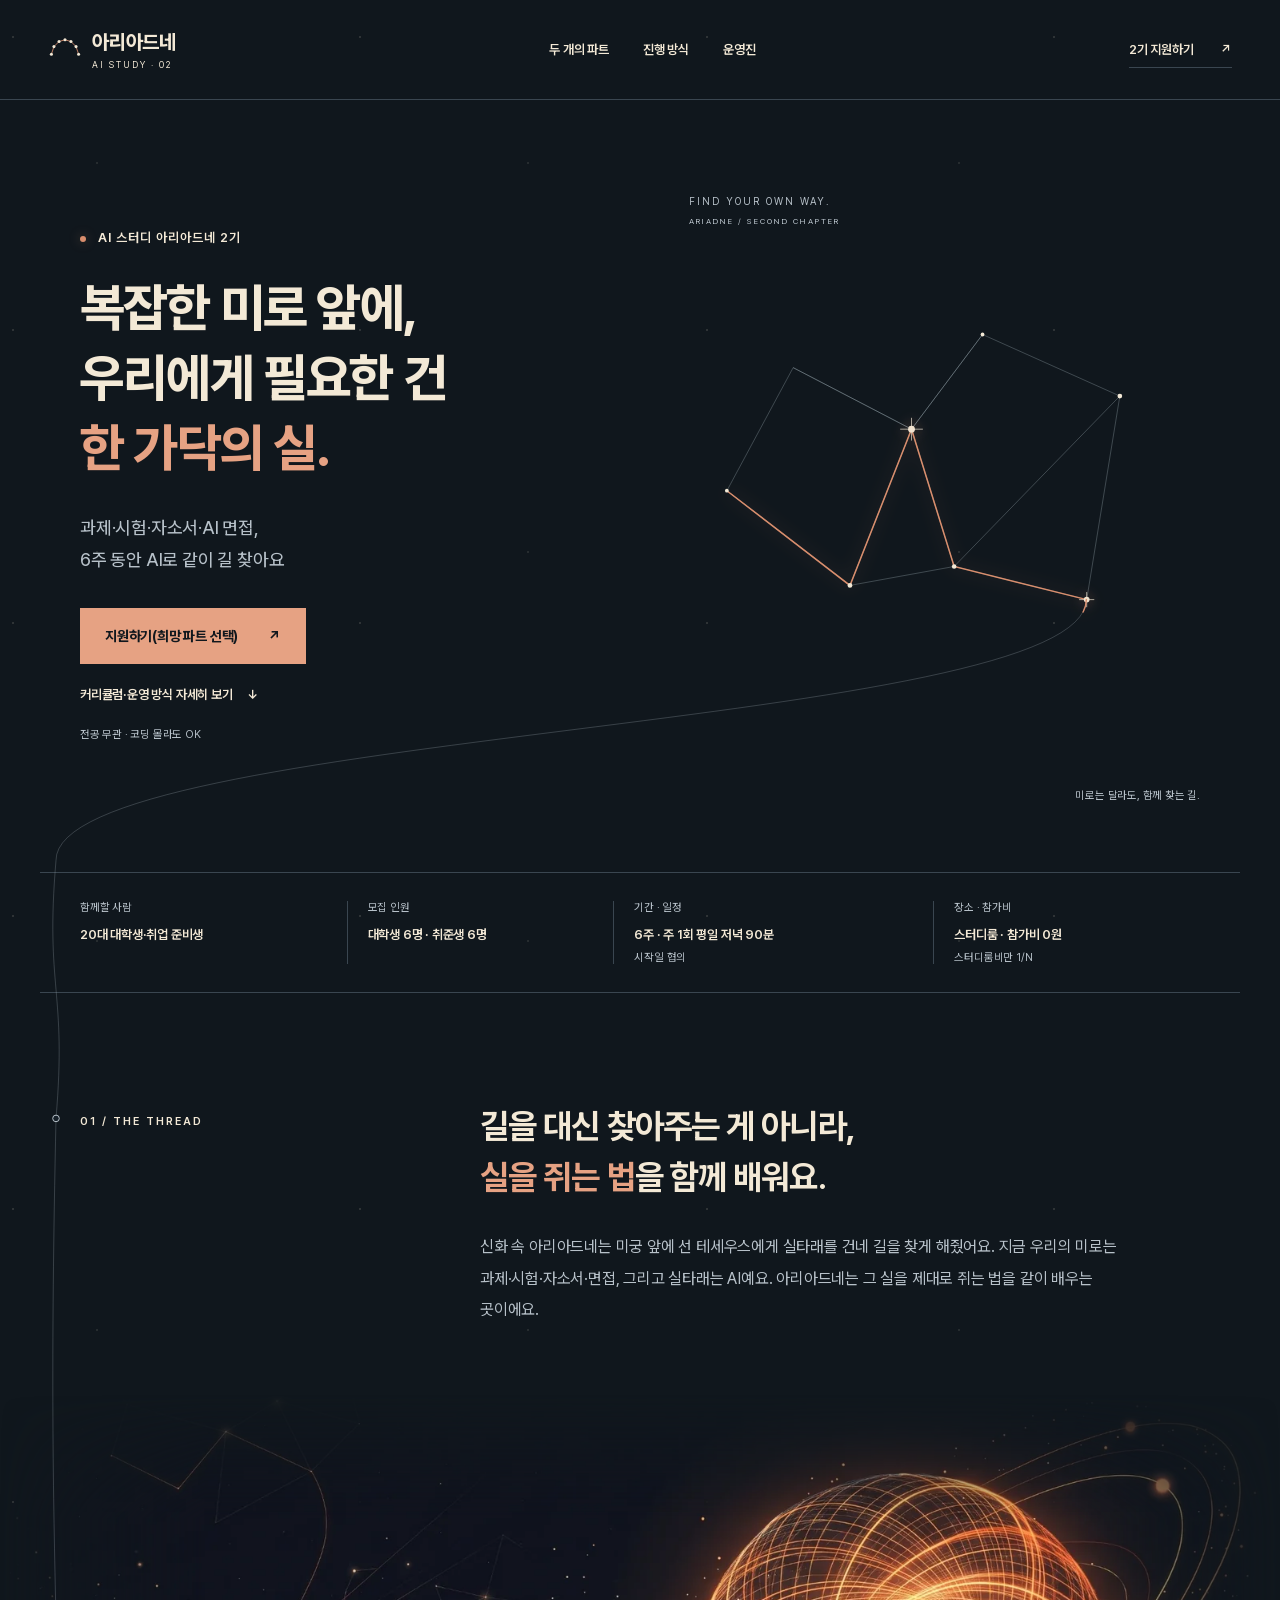
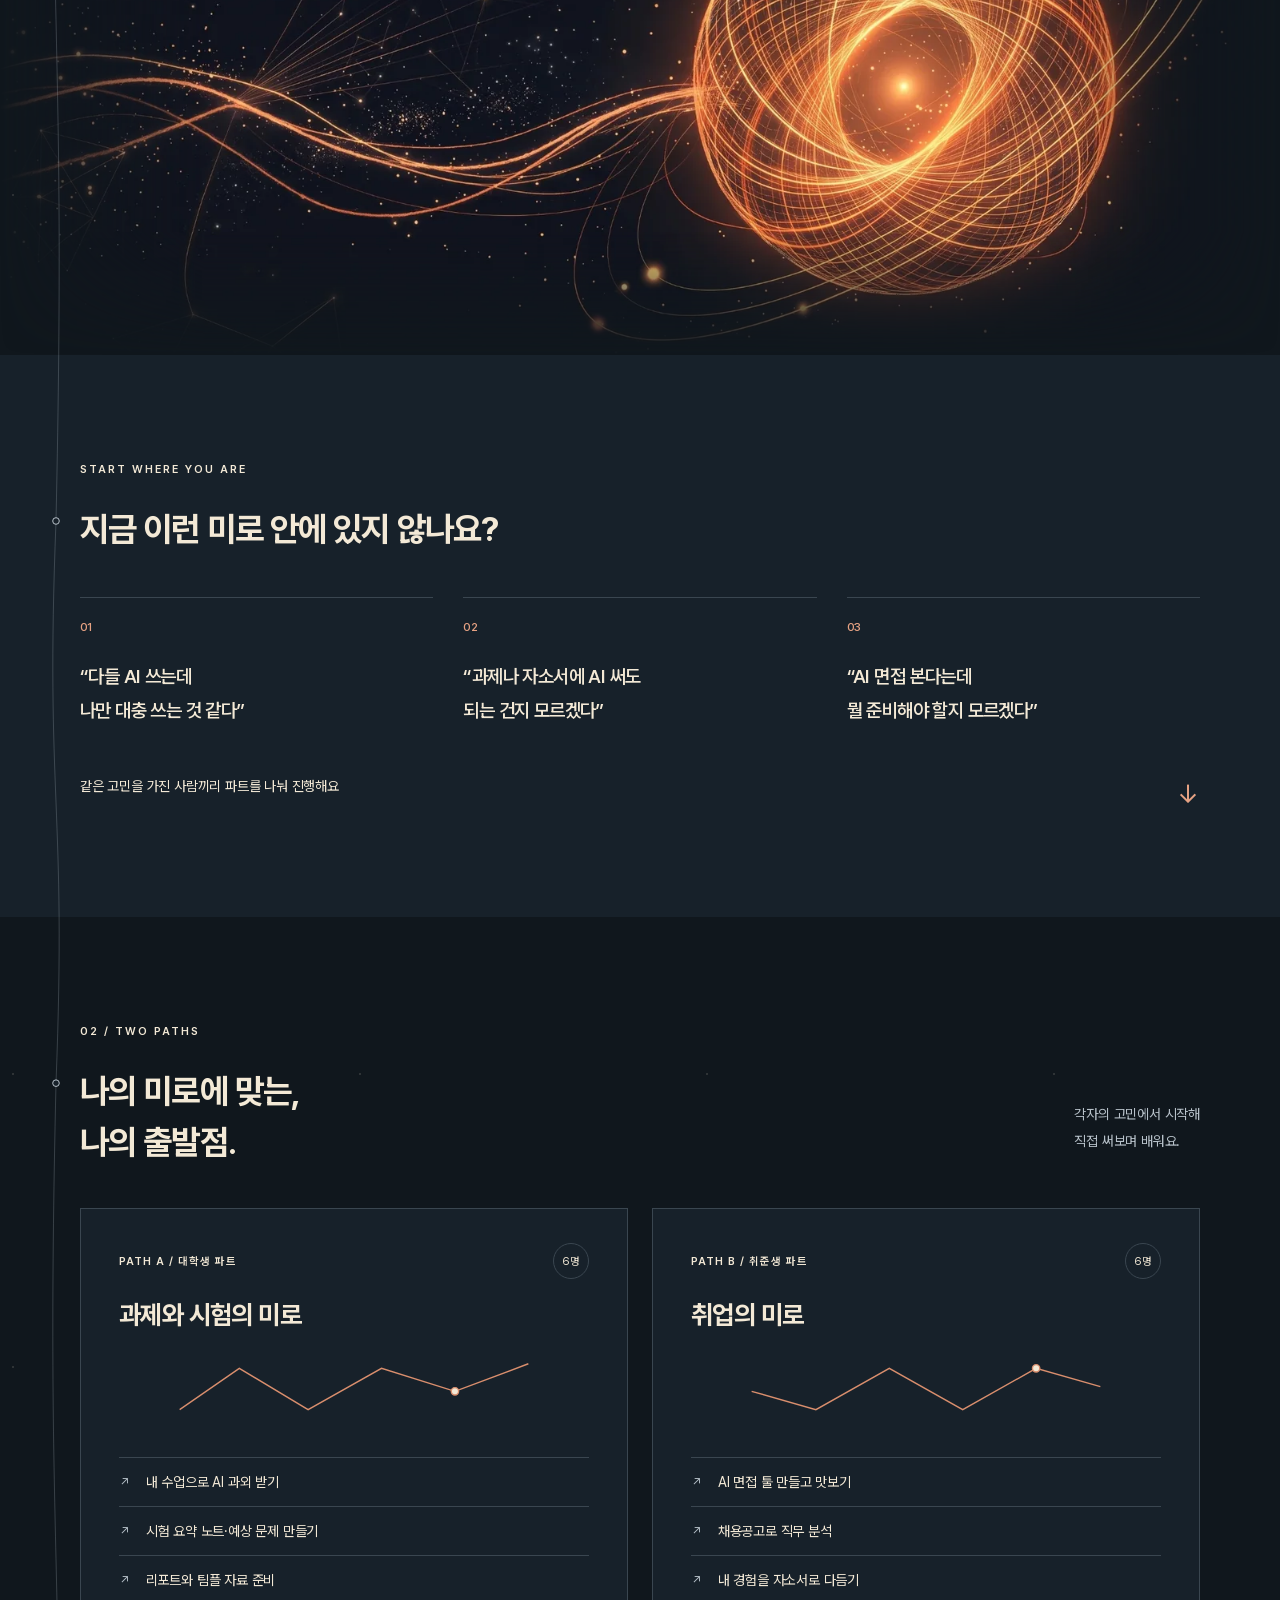
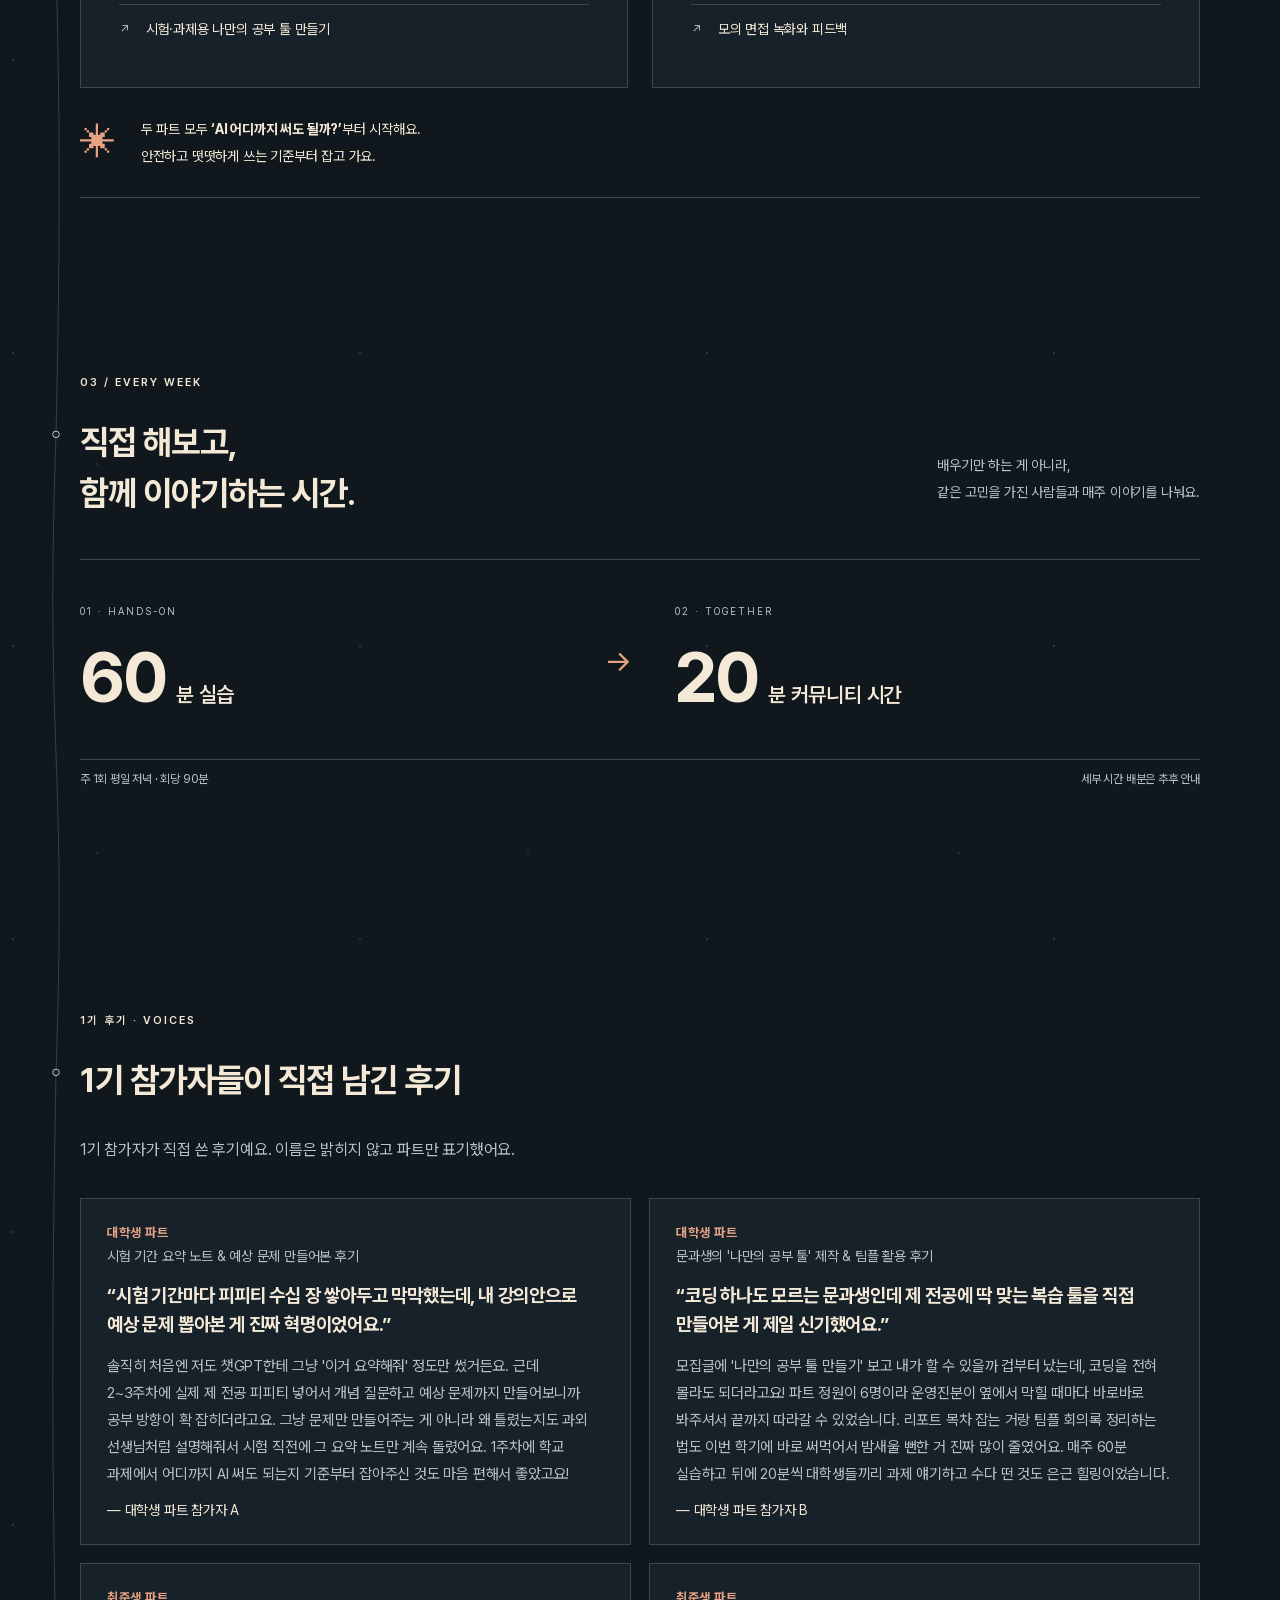
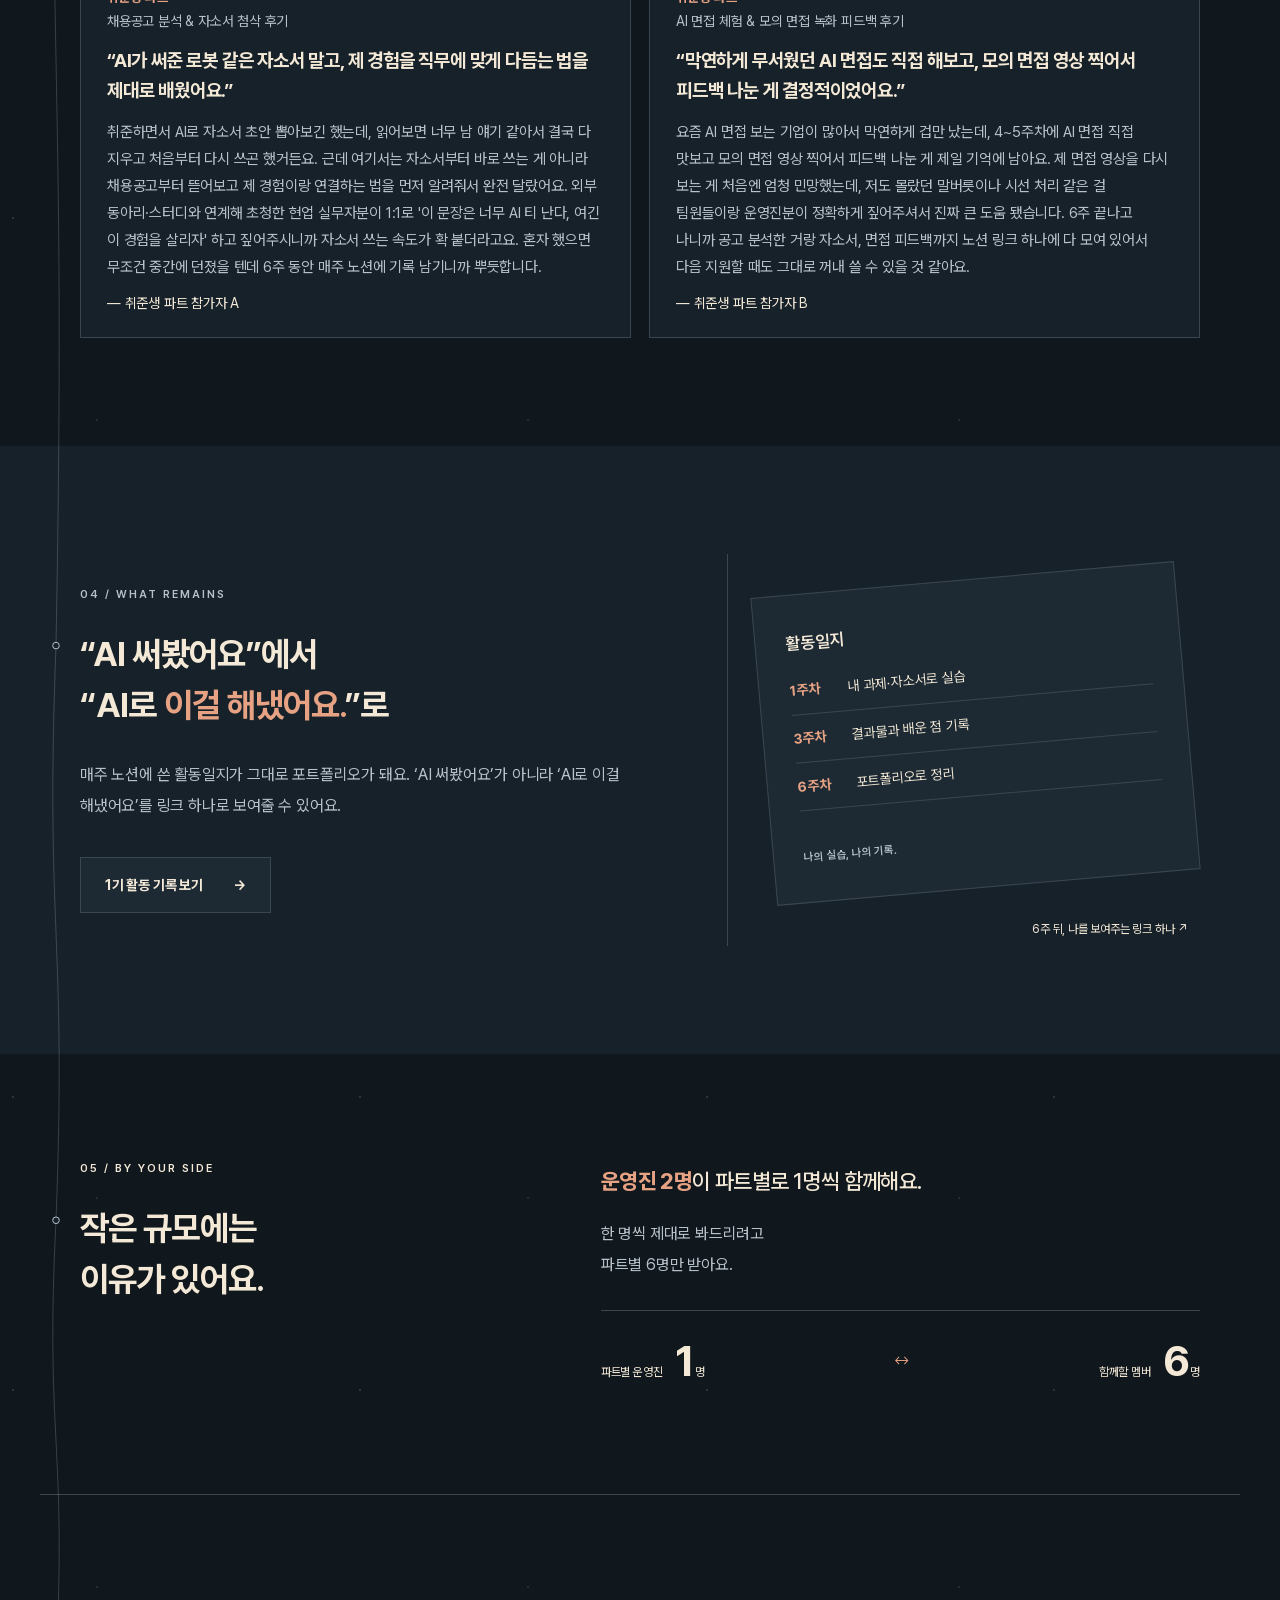
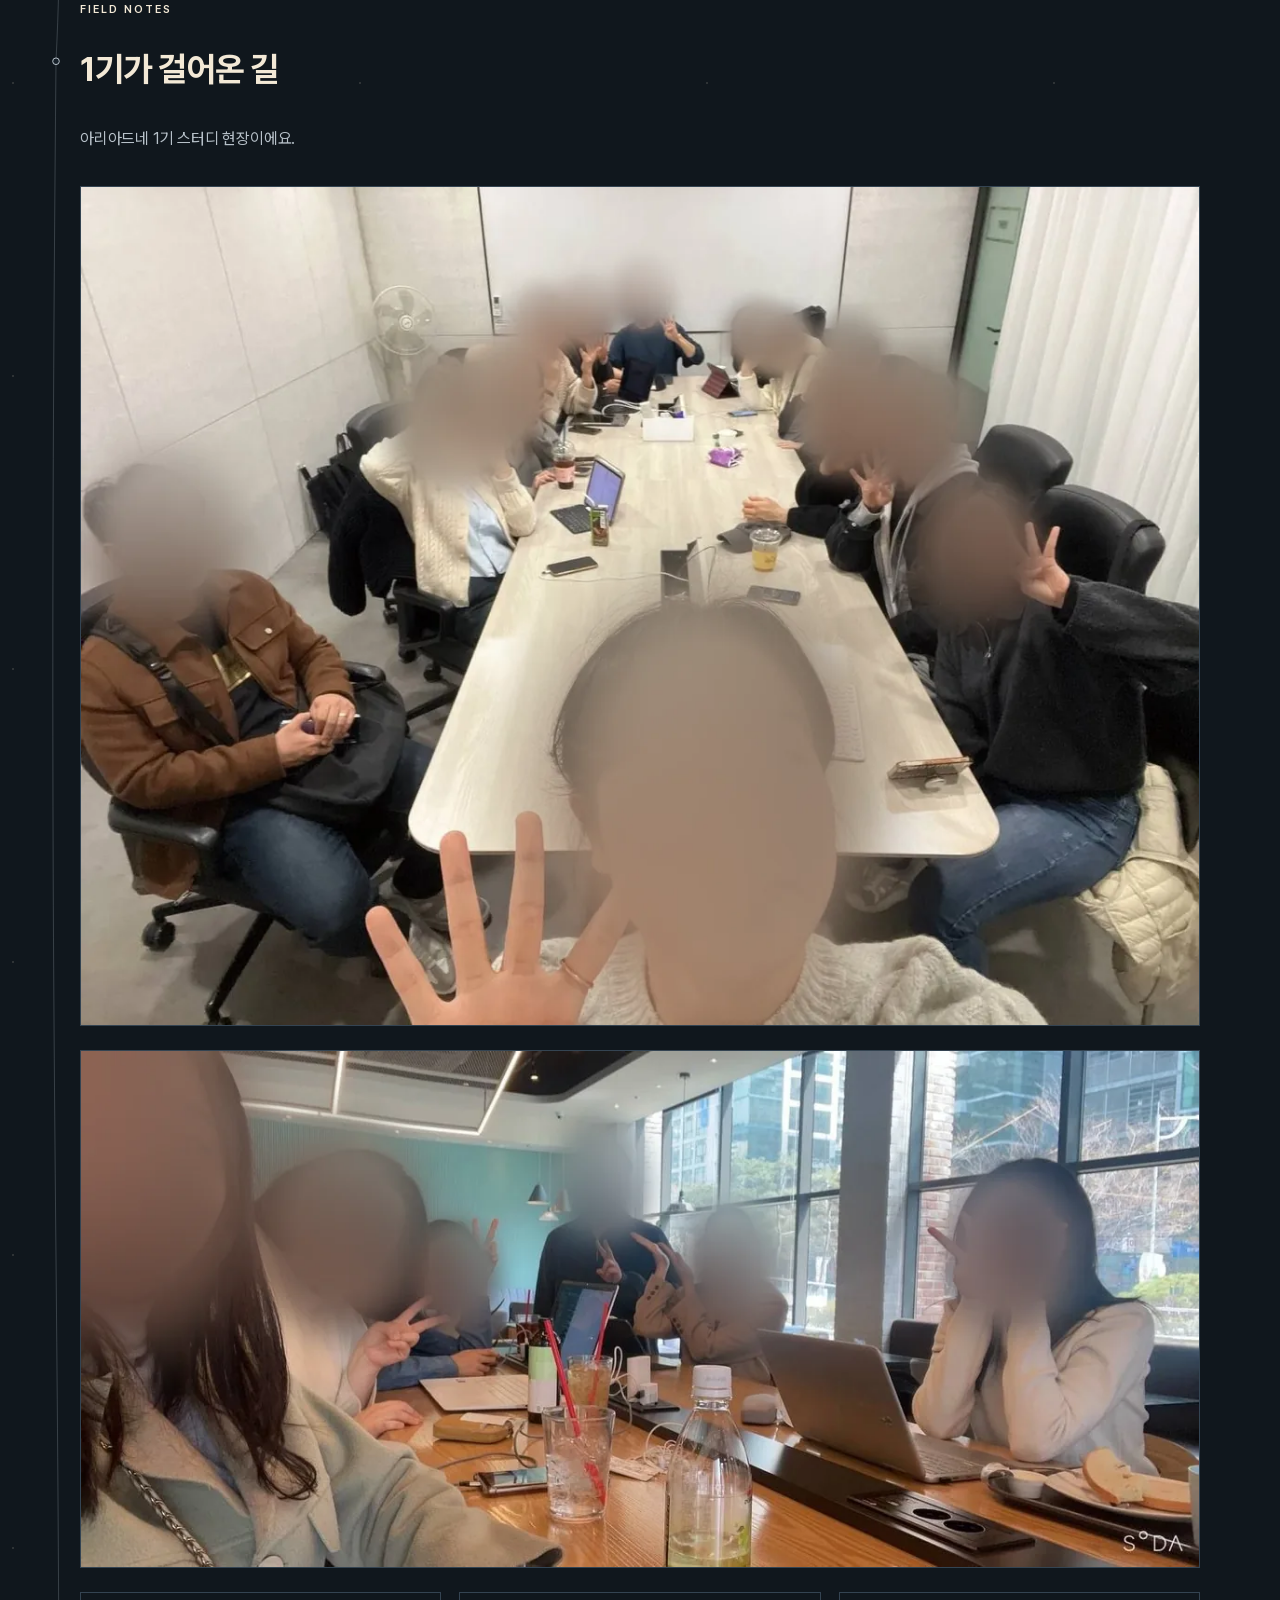
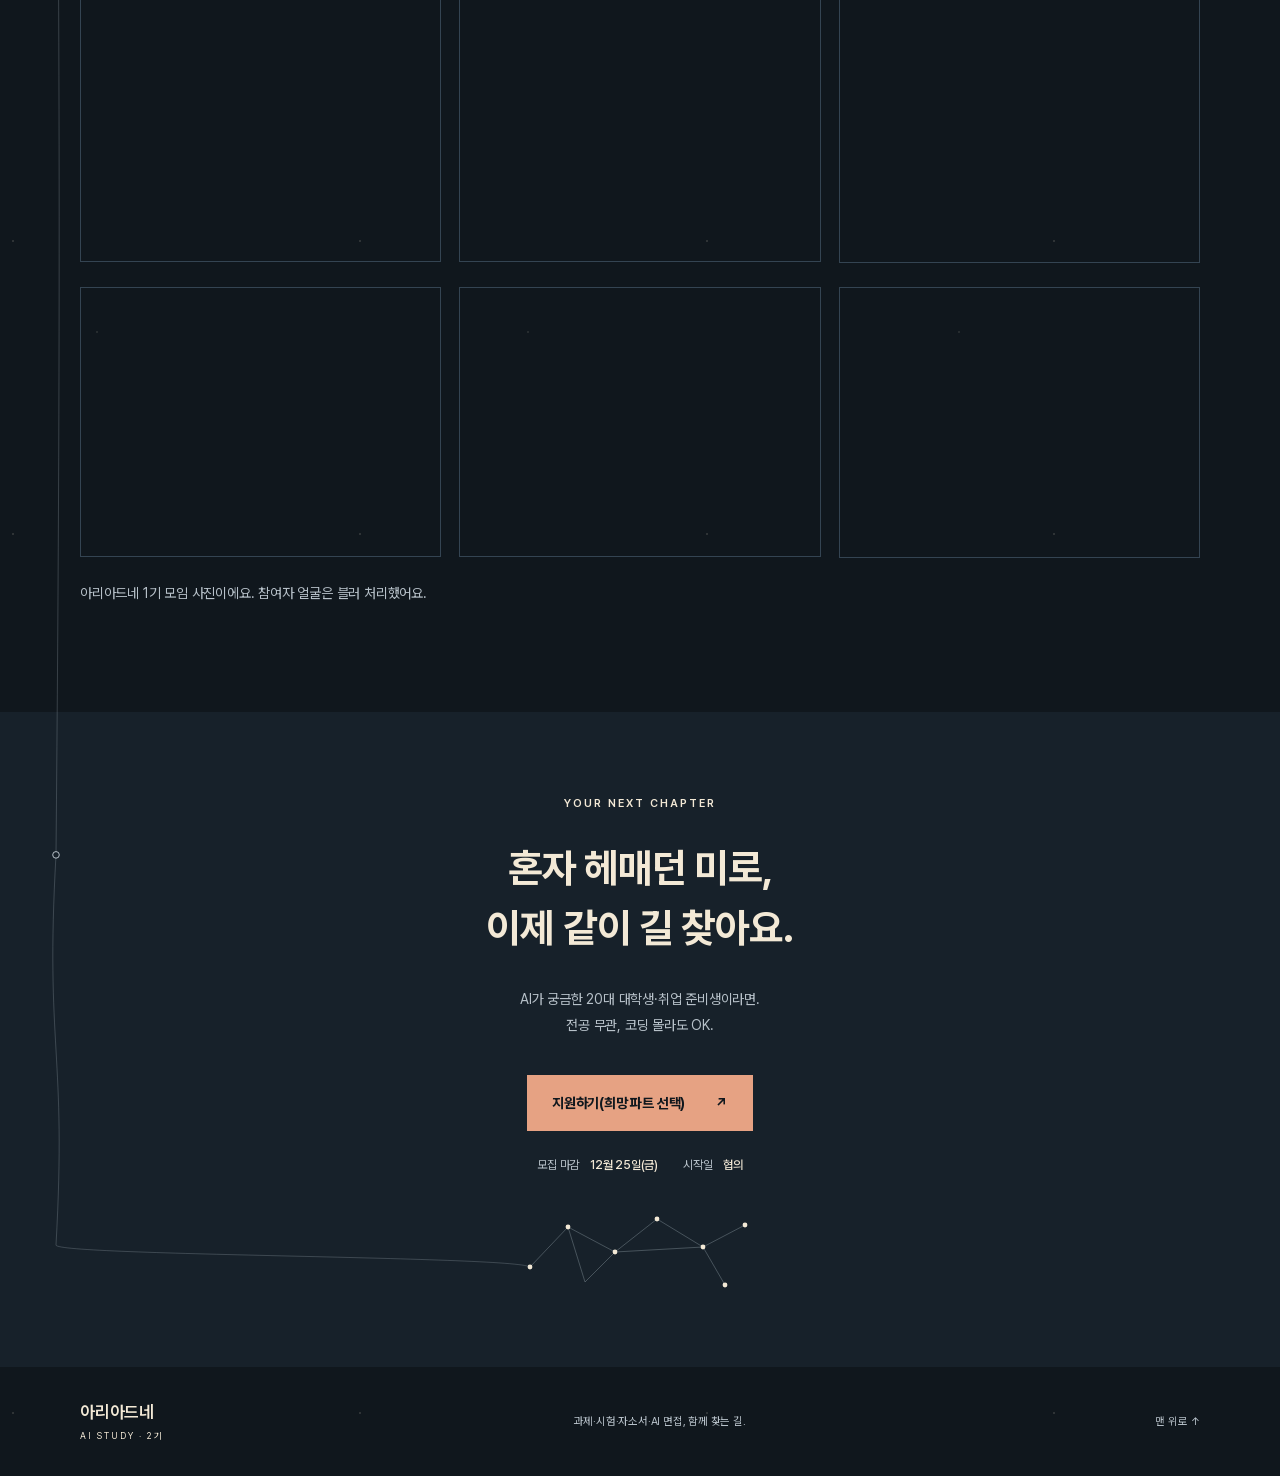
==== commit 920e6b7d: "Add files via upload" ====
--- a/index.html
+++ b/index.html
@@ -9,7 +9,7 @@
 <section class="wrap section connected" id="parts"><div class="section-heading"><div><p class="section-index">02 / TWO PATHS</p><h2>나의 미로에 맞는,<br>나의 출발점.</h2></div><p>각자의 고민에서 시작해<br>직접 써보며 배워요.</p></div><div class="part-grid"><article class="part student"><div class="part-top"><span>PATH A / 대학생 파트</span><b>6명</b></div><h3>과제와 시험의 미로</h3><svg viewBox="0 0 380 85" aria-hidden="true"><path d="M0 65L65 20L140 65L220 20L300 45L380 15"/><circle cx="300" cy="45" r="4"/></svg><ul><li>내 수업으로 AI 과외 받기</li><li>시험 요약 노트·예상 문제 만들기</li><li>리포트와 팀플 자료 준비</li><li>시험·과제용 나만의 공부 툴 만들기</li></ul></article><article class="part career"><div class="part-top"><span>PATH B / 취준생 파트</span><b>6명</b></div><h3>취업의 미로</h3><svg viewBox="0 0 380 85" aria-hidden="true"><path d="M0 45L70 65L150 20L230 65L310 20L380 40"/><circle cx="310" cy="20" r="4"/></svg><ul><li>AI 면접 툴 만들고 맛보기</li><li>채용공고로 직무 분석</li><li>내 경험을 자소서로 다듬기</li><li>모의 면접 녹화와 피드백</li></ul></article></div><div class="shared"><span class="knot">✳</span><p>두 파트 모두 <strong>‘AI 어디까지 써도 될까?’</strong>부터 시작해요.<br>안전하고 떳떳하게 쓰는 기준부터 잡고 가요.</p></div></section>
 <section class="wrap section connected" id="how"><div class="section-heading"><div><p class="section-index">03 / EVERY WEEK</p><h2>직접 해보고,<br>함께 이야기하는 시간.</h2></div><p>배우기만 하는 게 아니라,<br>같은 고민을 가진 사람들과 매주 이야기를 나눠요.</p></div><div class="weekly"><div><span>01 · HANDS-ON</span><h3><b>60</b>분 실습</h3></div><span class="flow-arrow">→</span><div><span>02 · TOGETHER</span><h3><b>20</b>분 커뮤니티 시간</h3></div></div><p class="schedule-note">주 1회 평일 저녁 · 회당 90분 <span>세부 시간 배분은 추후 안내</span></p></section>
 <section class="wrap section reviews" id="reviews" aria-labelledby="reviews-title"><p class="section-index">1기 후기 · VOICES</p><h2 id="reviews-title">1기 참가자들이 직접 남긴 후기</h2><p class="body-copy">1기 참가자가 직접 쓴 후기예요. 이름은 밝히지 않고 파트만 표기했어요.</p><div class="review-grid" id="review-grid"></div></section>
-<section class="record" id="records"><div class="wrap section record-grid"><div><p class="section-index">04 / WHAT REMAINS</p><h2>“AI 써봤어요”에서<br>“AI로 <em>이걸 해냈어요.</em>”로</h2><p class="body-copy">매주 노션에 쓴 활동일지가 그대로 포트폴리오가 돼요. ‘AI 써봤어요’가 아니라 ‘AI로 이걸 해냈어요’를 링크 하나로 보여줄 수 있어요.</p><a class="button light" data-notion href="activity.html">1기 활동 기록 보기 <span>→</span></a></div><div class="record-art" aria-hidden="true"><div class="record-lines"><span>활동일지</span><i></i><i></i><i></i><span>나의 실습, 나의 기록.</span></div><div class="record-tag">6주 뒤, 나를 보여주는 링크 하나 ↗</div></div></div></section>
+<section class="record" id="records"><div class="wrap section record-grid"><div><p class="section-index">04 / WHAT REMAINS</p><h2>“AI 써봤어요”에서<br>“AI로 <em>이걸 해냈어요.</em>”로</h2><p class="body-copy">매주 노션에 쓴 활동일지가 그대로 포트폴리오가 돼요. ‘AI 써봤어요’가 아니라 ‘AI로 이걸 해냈어요’를 링크 하나로 보여줄 수 있어요.</p><a class="button light" data-notion href="activity.html">1기 활동 기록 보기 <span>→</span></a></div><div class="record-art"><div class="record-lines"><span>활동일지</span><p class="rl-row"><b>1주차</b>내 과제·자소서로 실습</p><p class="rl-row"><b>3주차</b>결과물과 배운 점 기록</p><p class="rl-row"><b>6주차</b>포트폴리오로 정리</p><span>나의 실습, 나의 기록.</span></div><div class="record-tag">6주 뒤, 나를 보여주는 링크 하나 ↗</div></div></div></section>
 <section class="wrap section team connected" id="team"><div><p class="section-index">05 / BY YOUR SIDE</p><h2>작은 규모에는<br>이유가 있어요.</h2></div><div><p class="team-lead"><strong>운영진 2명</strong>이 파트별로 1명씩 함께해요.</p><p class="body-copy">한 명씩 제대로 봐드리려고<br>파트별 6명만 받아요.</p><div class="team-ratio"><span>파트별 운영진 <b>1</b>명</span><span class="accent">↔</span><span>함께할 멤버 <b>6</b>명</span></div></div></section>
 <section class="wrap section field-notes" id="field-notes" aria-labelledby="field-title">
   <p class="section-index">FIELD NOTES</p>
--- a/night.css
+++ b/night.css
@@ -52,4 +52,8 @@
 @media (max-width: 700px) {
   .thread-art { margin-top: -20px; }
   .thread-art img { aspect-ratio: 4 / 3; object-position: 78% center; }
-}+}
+/* 활동일지 카드: 줄 대신 예시 문구 */
+.record-lines .rl-row { margin: 0; padding: 13px 0; border-bottom: 1px solid var(--line); font-size: 14px; line-height: 1.5; color: var(--ink); display: grid; grid-template-columns: 3.6em minmax(0, 1fr); column-gap: 8px; }
+.record-lines .rl-row b { color: var(--accent); font-weight: 700; }
+.record-lines span:first-child { margin-bottom: 14px; }
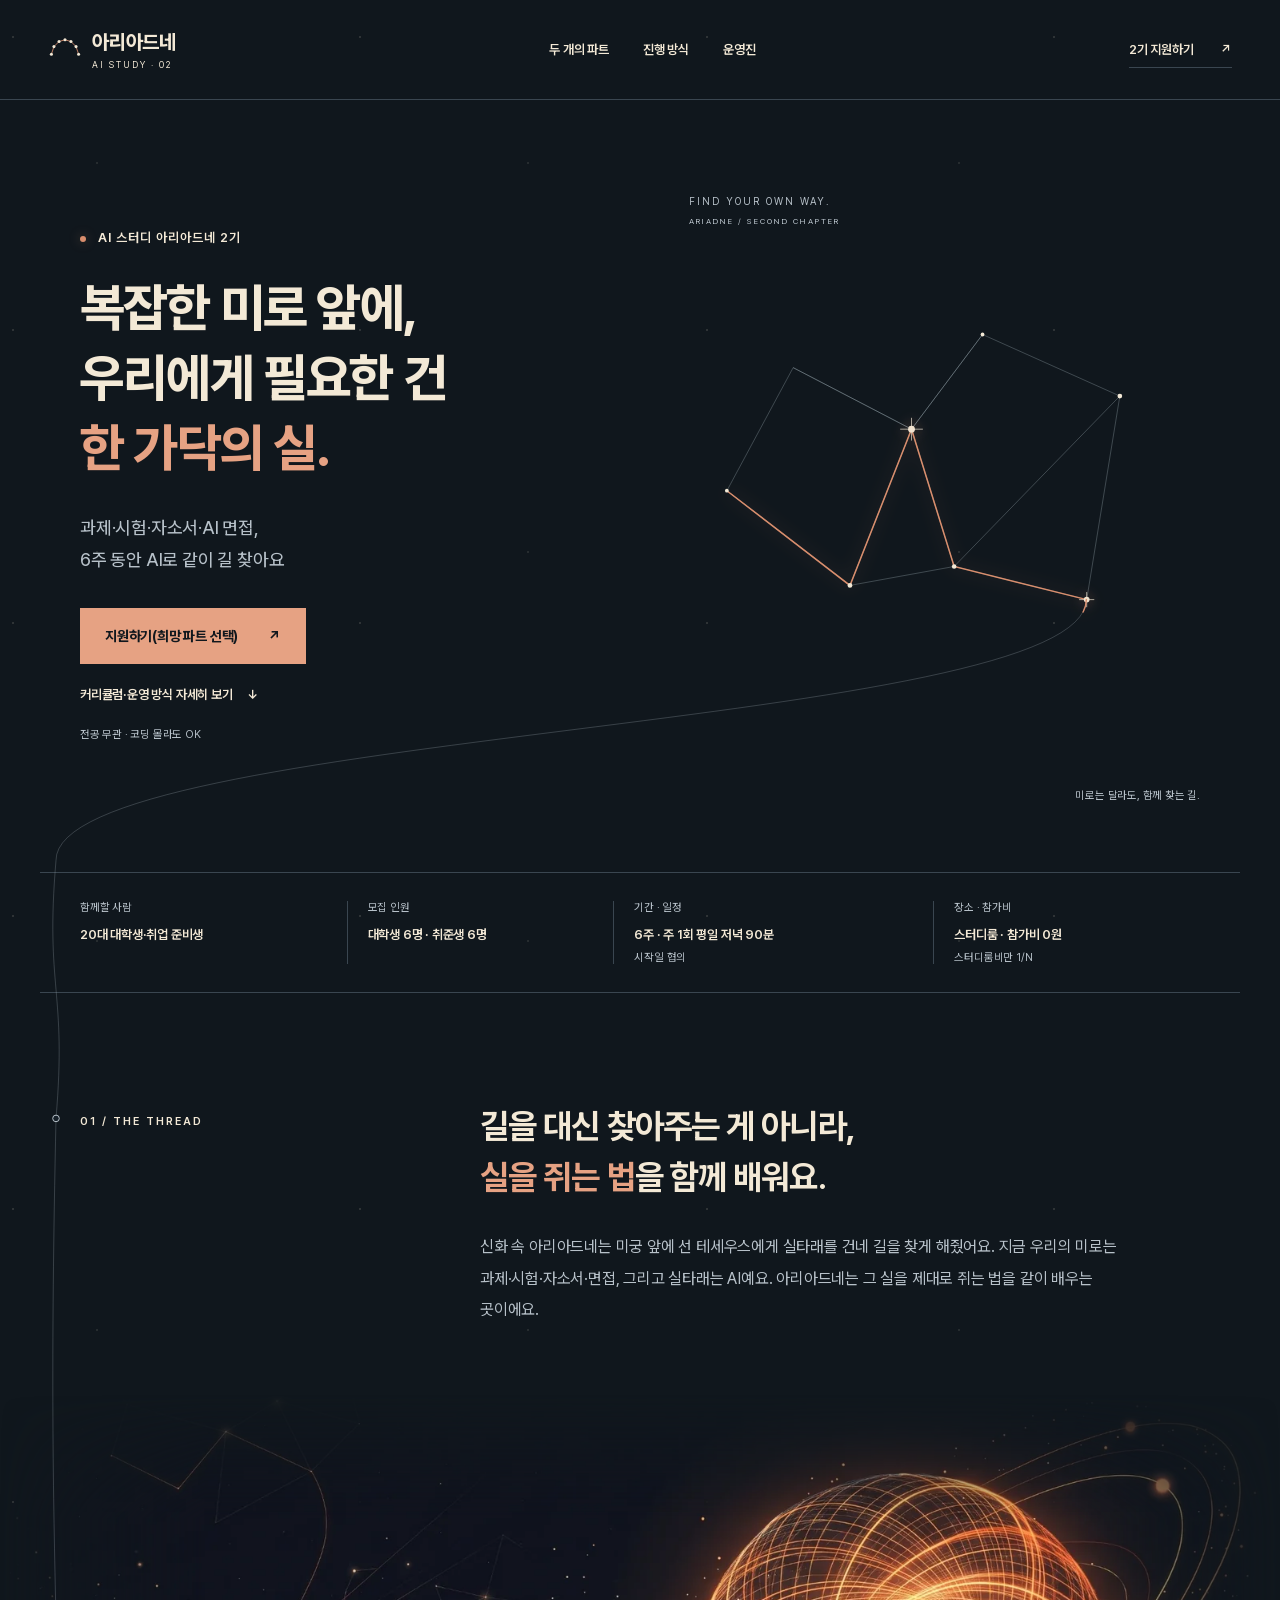
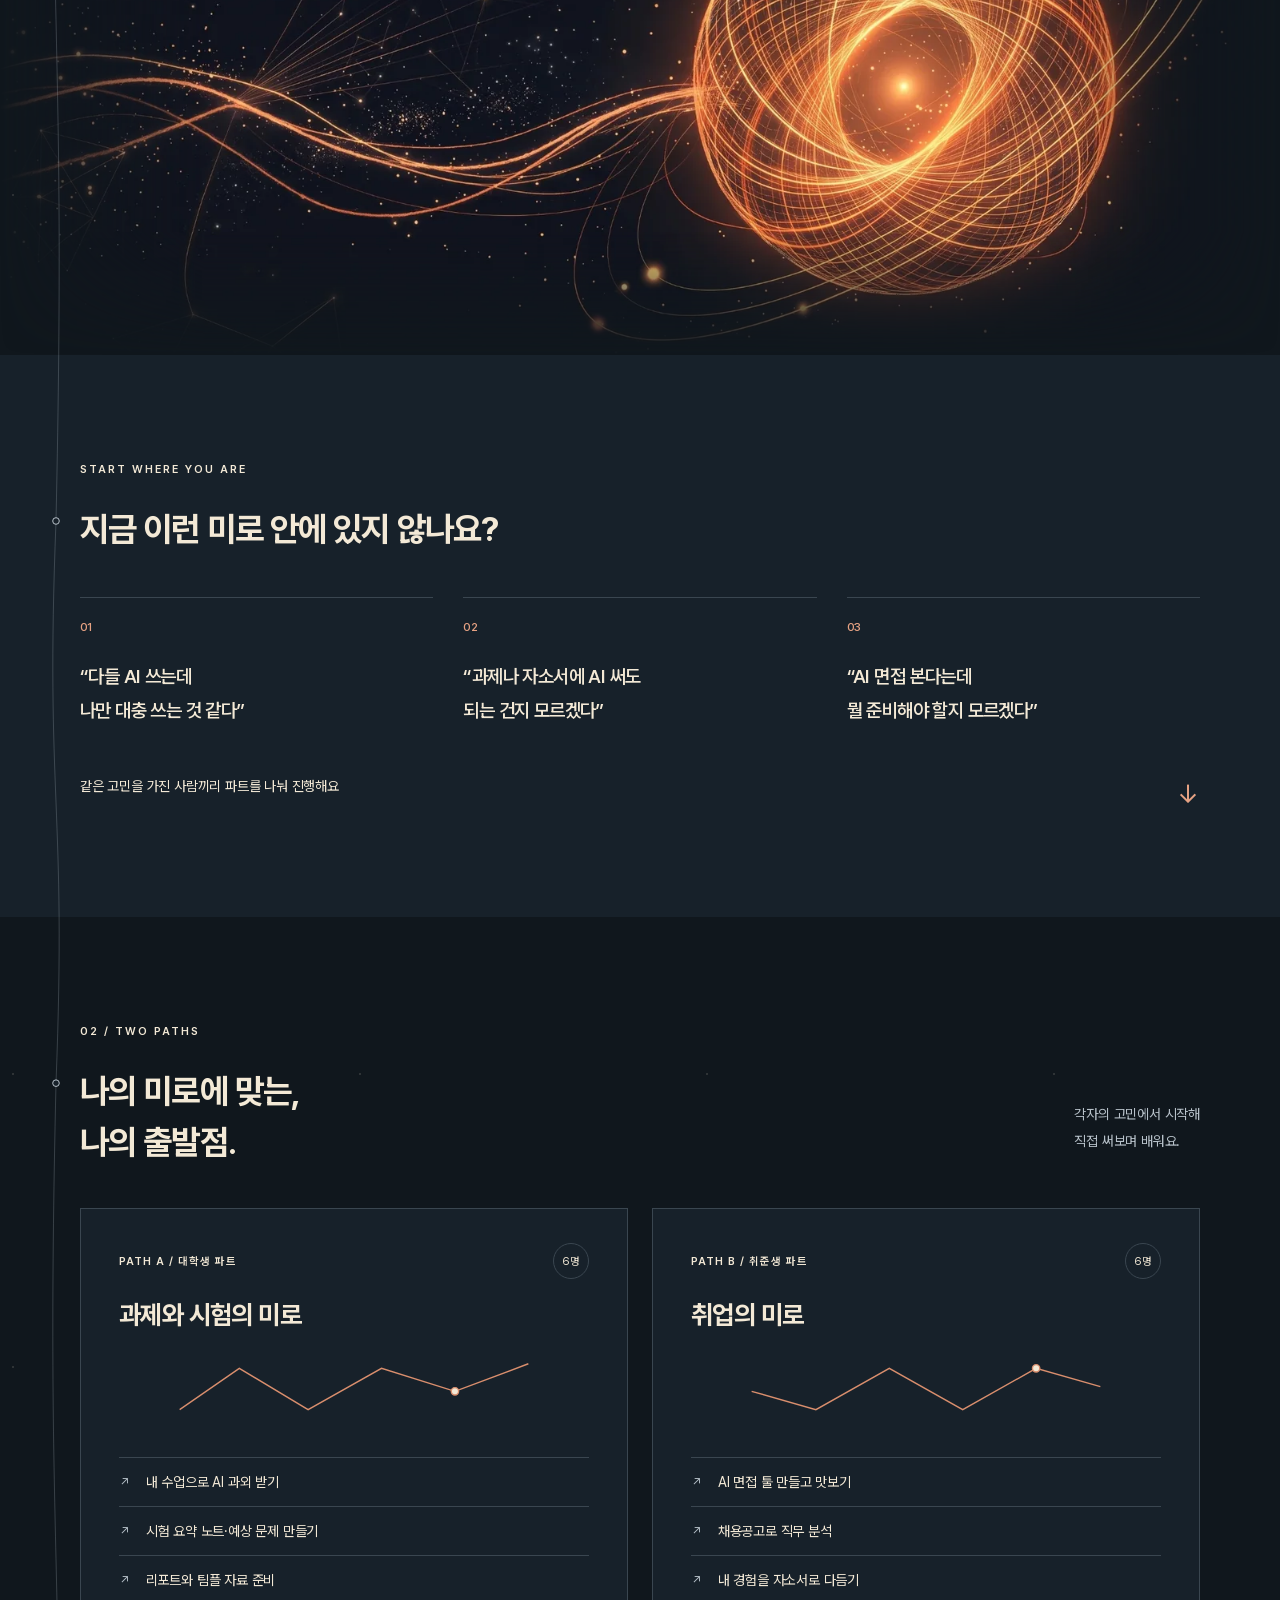
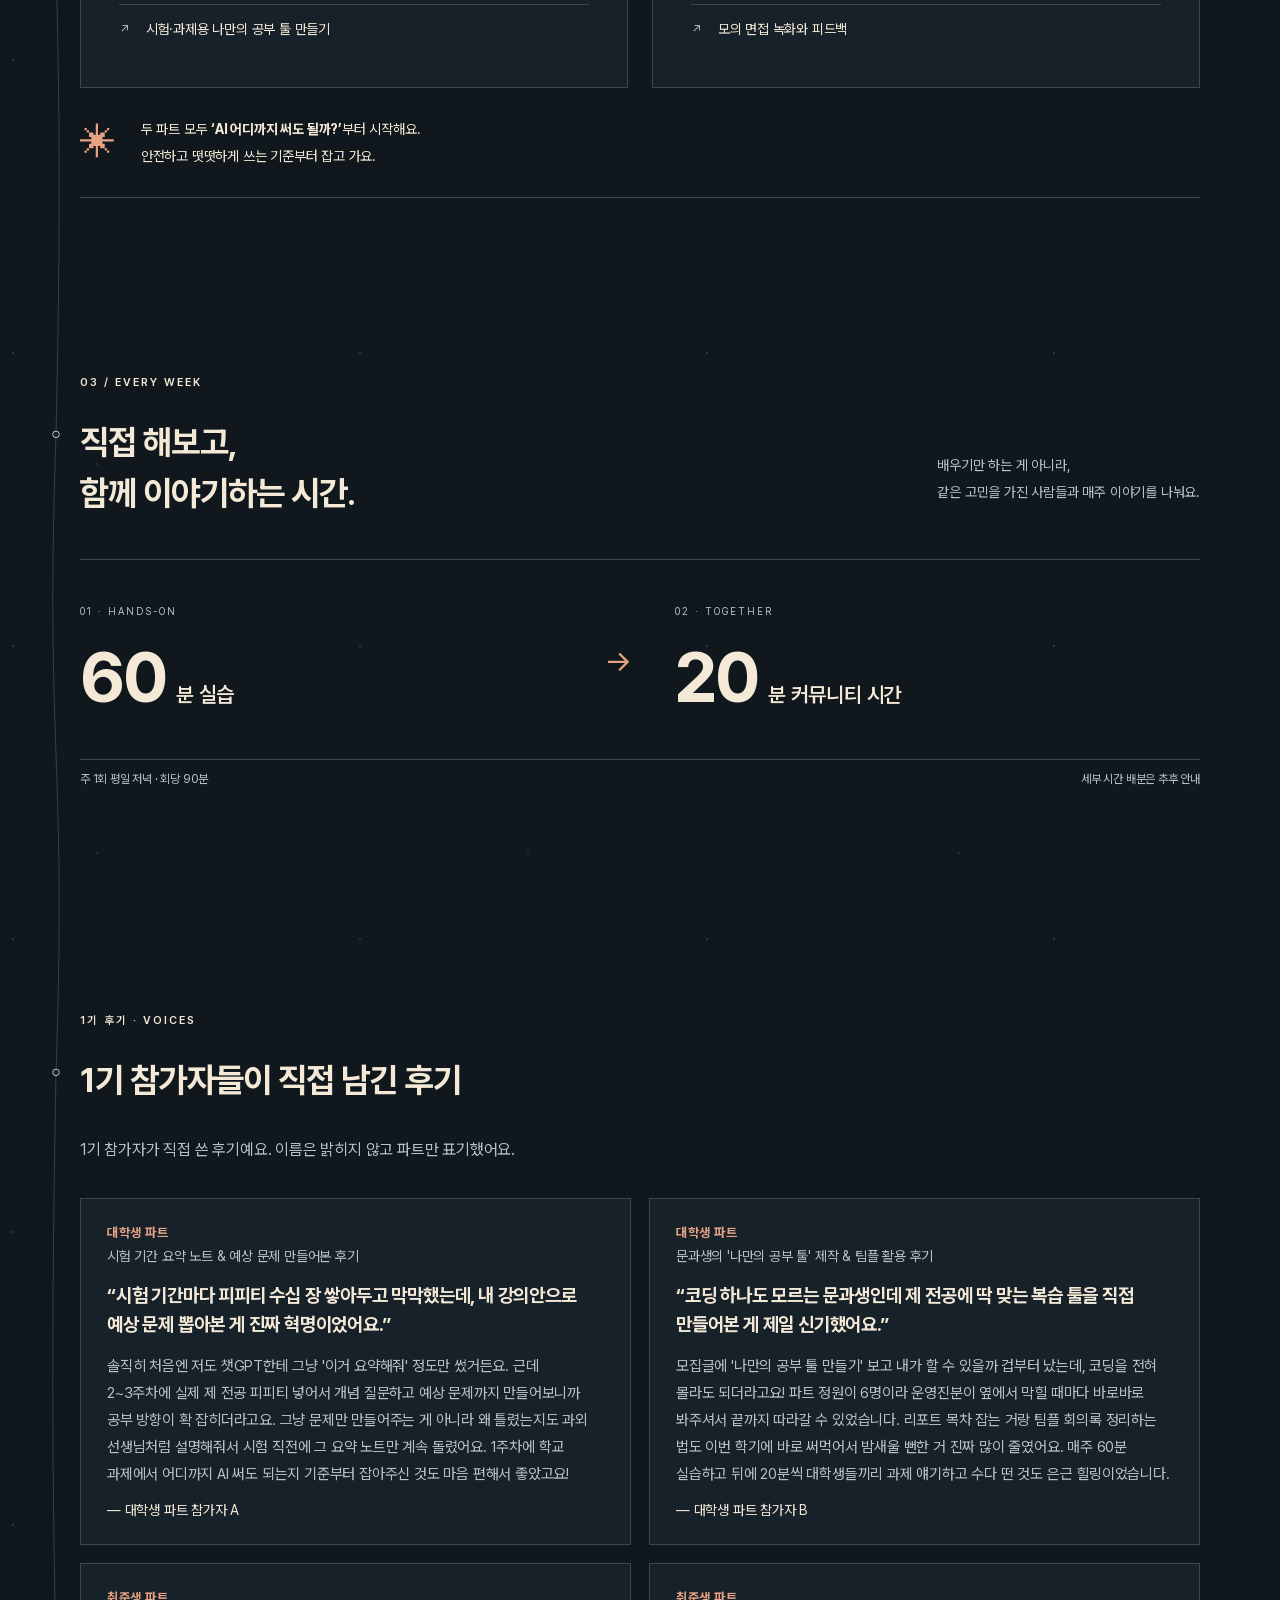
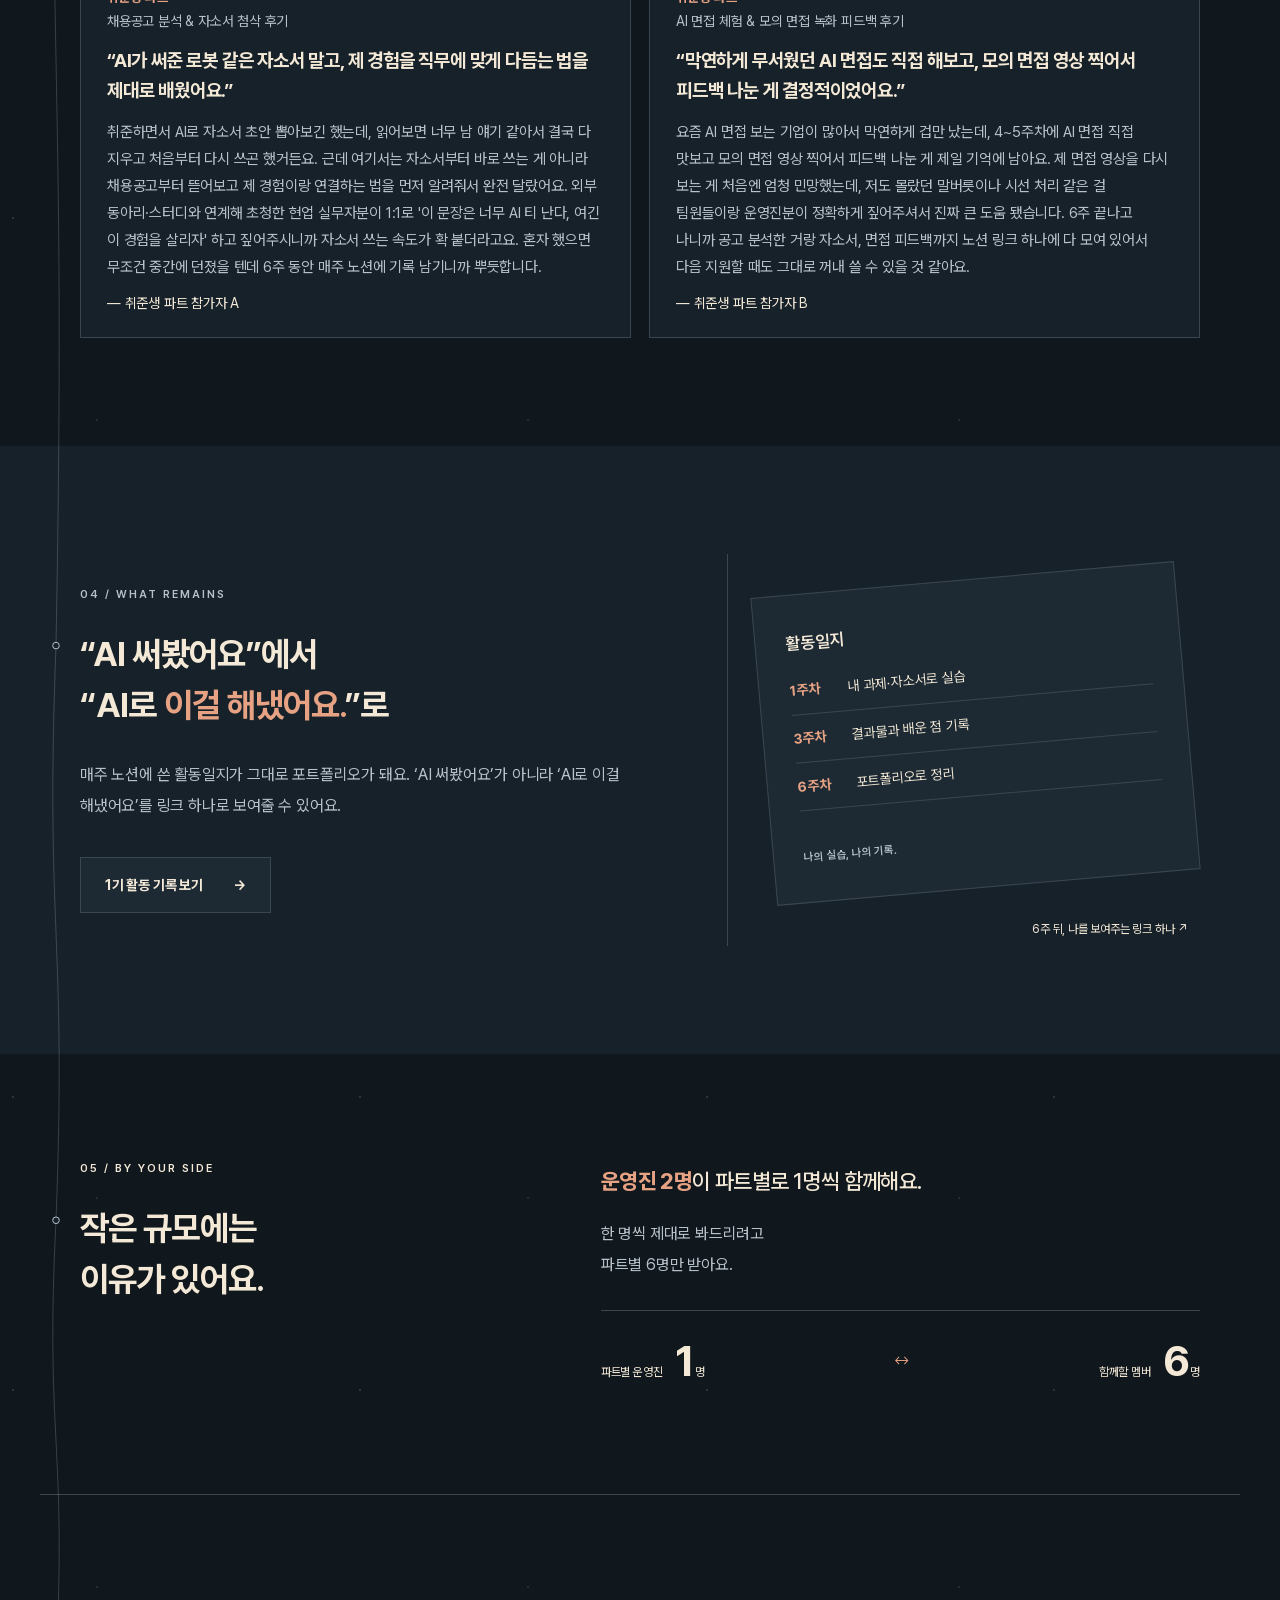
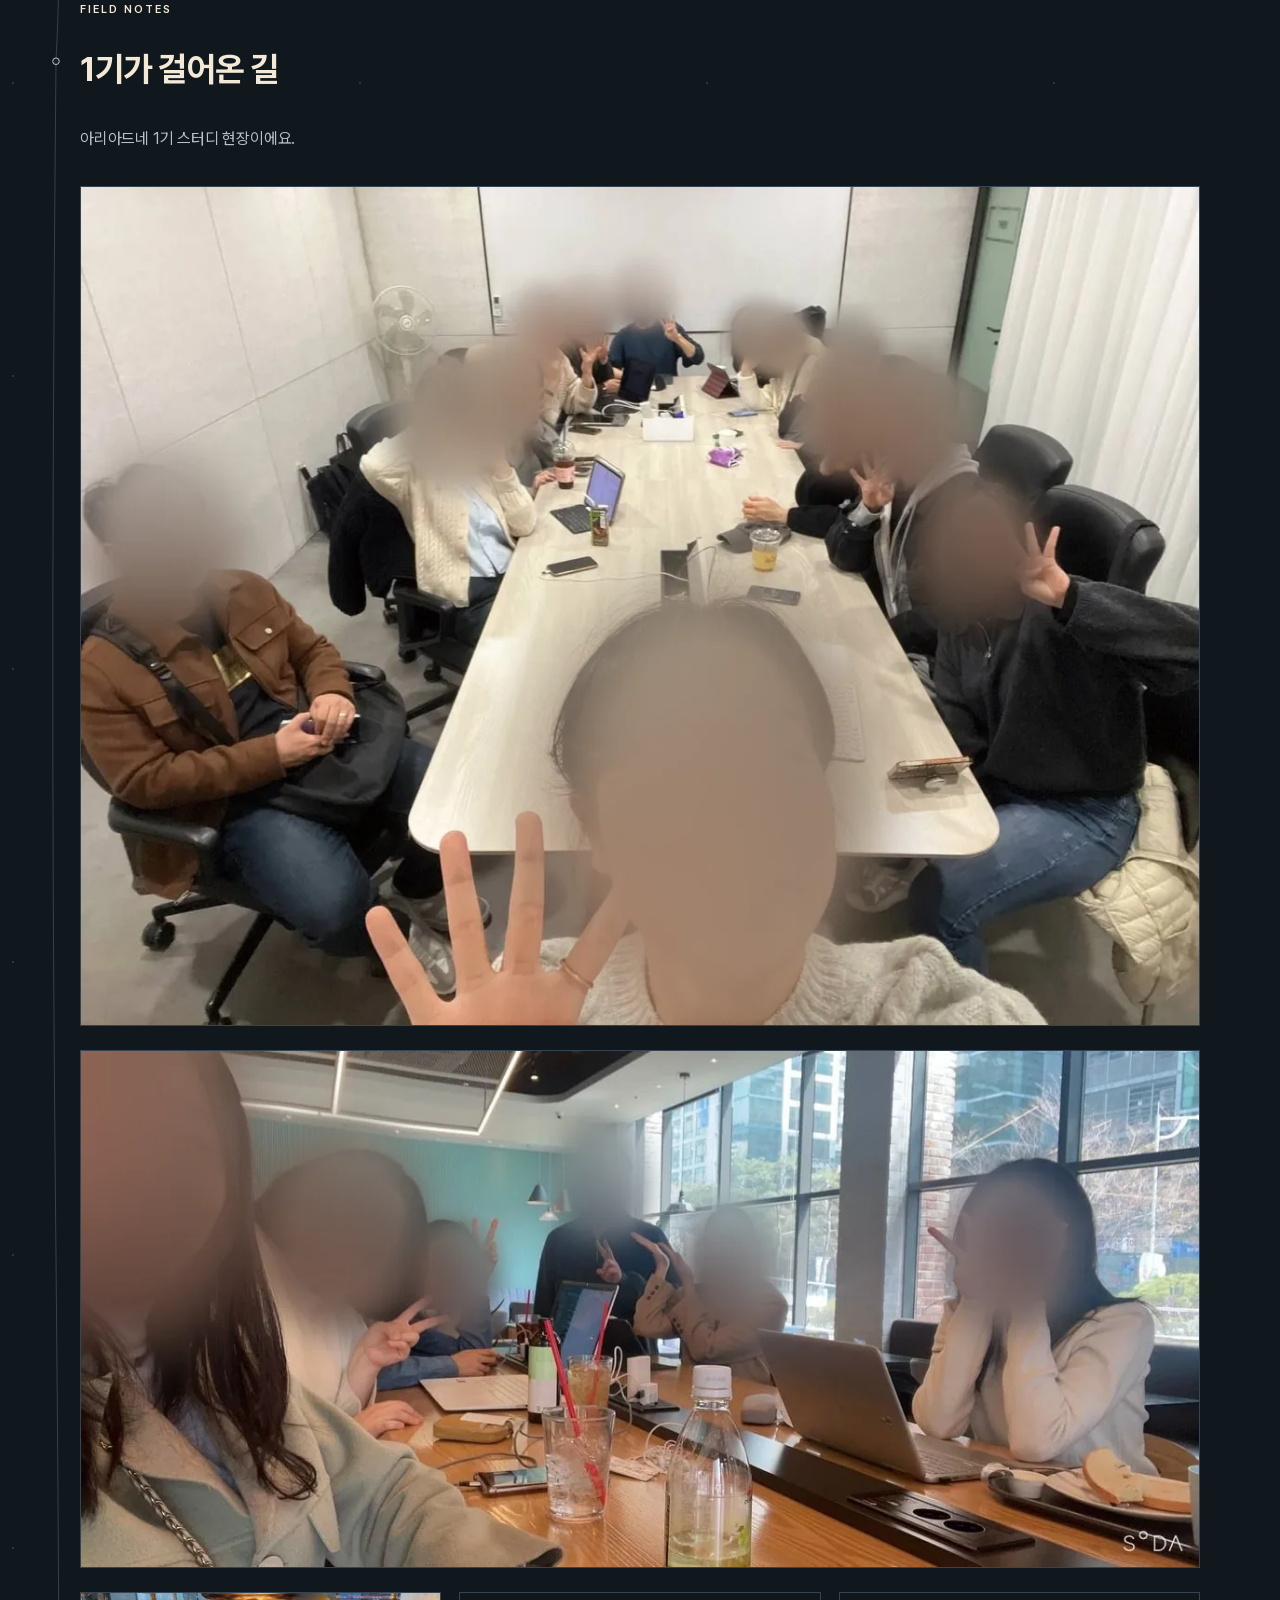
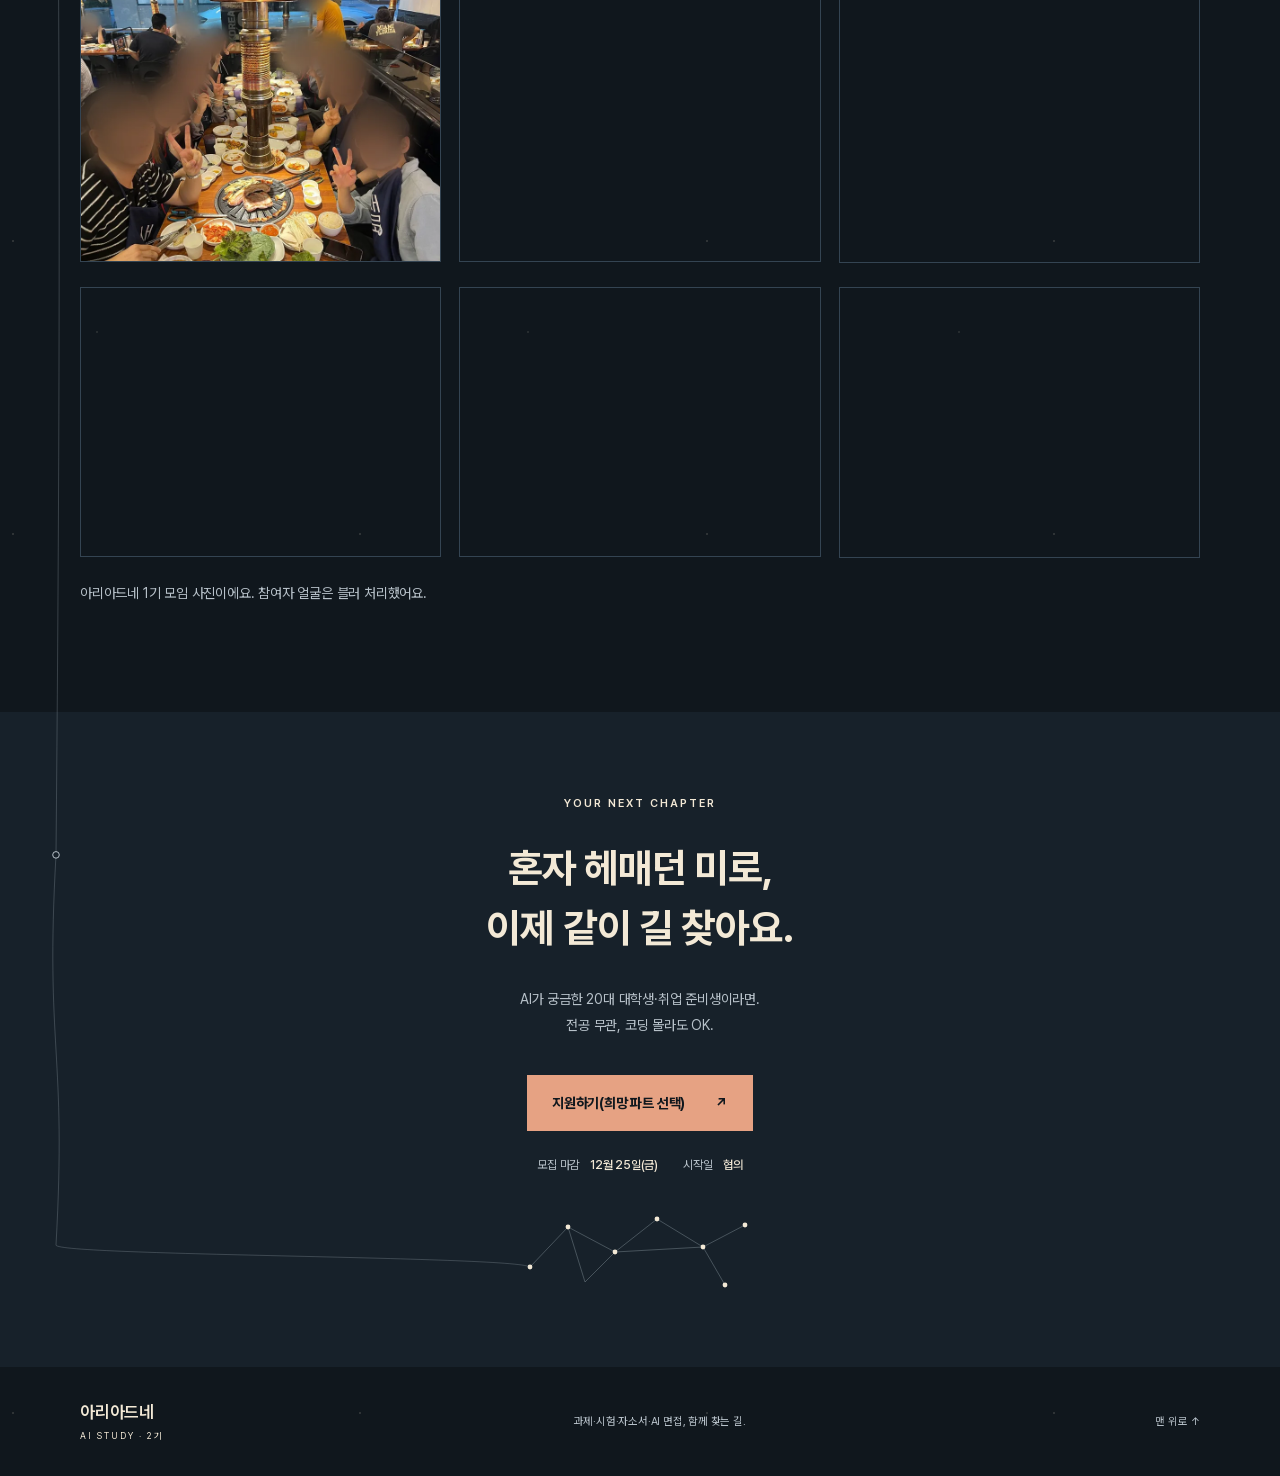
==== commit 48f4df41: "Add files via upload" ====
--- a/index.html
+++ b/index.html
@@ -1,11 +1,11 @@
 <!doctype html>
 <html lang="ko"><head><meta charset="utf-8"><meta name="viewport" content="width=device-width,initial-scale=1"><meta name="theme-color" content="#10171D"><title>AI 스터디 아리아드네 2기</title><meta name="description" content="과제·시험·자소서·AI 면접, 6주 동안 AI로 같이 길 찾아요. AI가 궁금한 20대 대학생·취업 준비생을 위한 아리아드네 2기."><link rel="icon" href="assets/constellation.svg"><link rel="preload" href="fonts/PretendardVariable.woff2" as="font" type="font/woff2" crossorigin><link rel="stylesheet" href="style.css"><link rel="stylesheet" href="night.css"><meta property="og:type" content="website"><meta property="og:title" content="AI 스터디 아리아드네 2기"><meta property="og:description" content="과제·시험·자소서·AI 면접, 6주 동안 AI로 같이 길 찾아요"><meta property="og:url" content="https://ariadne-study.vercel.app/"><meta property="og:image" content="https://ariadne-study.vercel.app/assets/ariadne-stars-og.png"><meta property="og:image:width" content="1920"><meta property="og:image:height" content="1080"><meta name="twitter:card" content="summary_large_image"><meta name="twitter:image" content="https://ariadne-study.vercel.app/assets/ariadne-stars-og.png"></head>
 <body><a class="skip" href="#main">본문 바로가기</a><header><a class="brand" href="#"><svg viewBox="0 0 40 40" aria-hidden="true"><path d="M4 25L7 16L13 10L20 8L27 10L33 16L36 25"/><circle cx="4" cy="25" r="1.8"/><circle cx="7" cy="16" r="1.8"/><circle cx="13" cy="10" r="1.8"/><circle cx="20" cy="8" r="1.8"/><circle cx="27" cy="10" r="1.8"/><circle cx="33" cy="16" r="1.8"/><circle cx="36" cy="25" r="1.8"/></svg><span>아리아드네<small>AI STUDY · 02</small></span></a><nav aria-label="주 메뉴"><a href="#parts">두 개의 파트</a><a href="#how">진행 방식</a><a href="#team">운영진</a></nav><a class="header-apply" data-apply href="#apply-form">2기 지원하기 <span>↗</span></a></header>
-<main id="main"><svg id="journey" aria-hidden="true"><defs><filter id="thread-blur" x="-100%" y="-10%" width="300%" height="120%"><feGaussianBlur stdDeviation="9"/></filter></defs><path id="journey-track"/><path id="journey-glow"/><path id="journey-thread"/><g id="journey-stars"></g></svg><section class="hero wrap"><div class="hero-copy"><p class="eyebrow"><span class="dot"></span> AI 스터디 아리아드네 2기</p><h1>복잡한 미로 앞에,<br>우리에게 필요한 건<br><em>한 가닥의 실.</em></h1><p class="hero-sub">과제·시험·자소서·AI 면접,<br>6주 동안 AI로 같이 길 찾아요</p><div class="hero-actions"><a class="button" data-apply href="#apply-form">지원하기(희망 파트 선택) <span>↗</span></a><a class="text-link" href="#parts">커리큘럼·운영 방식 자세히 보기 <span>↓</span></a></div><p class="hero-note">전공 무관 · 코딩 몰라도 OK</p></div><div class="hero-art" aria-hidden="true"><div class="art-caption">FIND YOUR OWN WAY.<span>ARIADNE / SECOND CHAPTER</span></div><svg class="sky-map" viewBox="0 0 540 540" fill="none" aria-hidden="true"><g class="constellation-lines"><path d="M40 250L110 120L235 185L310 85L455 150L420 365L280 330L235 185L110 120M40 250L170 350L235 185M170 350L280 330L455 150M310 85L235 185"/></g><path class="sky-glow" d="M40 250L170 350L235 185L280 330L420 365"/><path class="sky-thread" d="M40 250L170 350L235 185L280 330L420 365"/><g class="sky-stars"><circle cx="40" cy="250" r="2"/><circle cx="235" cy="185" r="3.6"/><circle cx="310" cy="85" r="2"/><circle cx="455" cy="150" r="2.5"/><circle cx="420" cy="365" r="3"/><circle cx="280" cy="330" r="2.4"/><circle cx="170" cy="350" r="2.5"/></g><g class="star-cross"><path d="M223 185h24M235 173v24M412 365h16M420 357v16"/></g></svg><span class="art-label">미로는 달라도, 함께 찾는 길.</span></div></section>
+<main id="main"><svg id="journey" aria-hidden="true"><defs><filter id="thread-blur" x="-100%" y="-10%" width="300%" height="120%"><feGaussianBlur stdDeviation="9"/></filter></defs><path id="journey-track"/><path id="journey-glow"/><path id="journey-thread"/><g id="journey-stars"></g></svg><section class="hero wrap"><div class="hero-copy"><p class="eyebrow"><span class="dot"></span> AI 스터디 아리아드네 2기</p><h1>복잡한 미로 앞에,<br>우리에게 필요한 건<br><em>한 가닥의 실.</em></h1><p class="hero-sub">과제·시험·자소서·AI 면접,<br>6주 동안 AI로 같이 길 찾아요</p><div class="hero-actions"><a class="button" data-apply href="#apply-form">지원하기(희망 파트 선택) <span>↗</span></a><a class="text-link" href="#empathy">커리큘럼·운영 방식 자세히 보기 <span>↓</span></a></div><p class="hero-note">전공 무관 · 코딩 몰라도 OK</p></div><div class="hero-art" aria-hidden="true"><div class="art-caption">FIND YOUR OWN WAY.<span>ARIADNE / SECOND CHAPTER</span></div><svg class="sky-map" viewBox="0 0 540 540" fill="none" aria-hidden="true"><g class="constellation-lines"><path d="M40 250L110 120L235 185L310 85L455 150L420 365L280 330L235 185L110 120M40 250L170 350L235 185M170 350L280 330L455 150M310 85L235 185"/></g><path class="sky-glow" d="M40 250L170 350L235 185L280 330L420 365"/><path class="sky-thread" d="M40 250L170 350L235 185L280 330L420 365"/><g class="sky-stars"><circle cx="40" cy="250" r="2"/><circle cx="235" cy="185" r="3.6"/><circle cx="310" cy="85" r="2"/><circle cx="455" cy="150" r="2.5"/><circle cx="420" cy="365" r="3"/><circle cx="280" cy="330" r="2.4"/><circle cx="170" cy="350" r="2.5"/></g><g class="star-cross"><path d="M223 185h24M235 173v24M412 365h16M420 357v16"/></g></svg><span class="art-label">미로는 달라도, 함께 찾는 길.</span></div></section>
 <div class="facts wrap"><div><span>함께할 사람</span><strong>20대 대학생·취업 준비생</strong></div><div><span>모집 인원</span><strong>대학생 6명 · 취준생 6명</strong></div><div><span>기간 · 일정</span><strong>6주 · 주 1회 평일 저녁 90분</strong><small>시작일 협의</small></div><div><span>장소 · 참가비</span><strong>스터디룸 · 참가비 0원</strong><small>스터디룸비만 1/N</small></div></div>
 <section class="story wrap section"><div class="section-index">01 / THE THREAD</div><div><h2>길을 대신 찾아주는 게 아니라,<br><span class="accent">실을 쥐는 법</span>을 함께 배워요.</h2><p class="body-copy">신화 속 아리아드네는 미궁 앞에 선 테세우스에게 실타래를 건네 길을 찾게 해줬어요. 지금 우리의 미로는 과제·시험·자소서·면접, 그리고 실타래는 AI예요. 아리아드네는 그 실을 제대로 쥐는 법을 같이 배우는 곳이에요.</p></div></section>
 <figure class="thread-art"><img src="assets/thread-art.webp" width="1600" height="792" loading="lazy" decoding="async" alt="붉은 실이 모여 하나의 미궁 구체로 감겨드는 일러스트"></figure>
-<section class="empathy"><div class="wrap section"><p class="eyebrow">START WHERE YOU ARE</p><h2>지금 이런 미로 안에 있지 않나요?</h2><div class="worries"><p><span>01</span>“다들 AI 쓰는데<br>나만 대충 쓰는 것 같다”</p><p><span>02</span>“과제나 자소서에 AI 써도<br>되는 건지 모르겠다”</p><p><span>03</span>“AI 면접 본다는데<br>뭘 준비해야 할지 모르겠다”</p></div><p class="bridge">같은 고민을 가진 사람끼리 파트를 나눠 진행해요 <span>↓</span></p></div></section>
+<section class="empathy" id="empathy"><div class="wrap section"><p class="eyebrow">START WHERE YOU ARE</p><h2>지금 이런 미로 안에 있지 않나요?</h2><div class="worries"><p><span>01</span>“다들 AI 쓰는데<br>나만 대충 쓰는 것 같다”</p><p><span>02</span>“과제나 자소서에 AI 써도<br>되는 건지 모르겠다”</p><p><span>03</span>“AI 면접 본다는데<br>뭘 준비해야 할지 모르겠다”</p></div><p class="bridge">같은 고민을 가진 사람끼리 파트를 나눠 진행해요 <span>↓</span></p></div></section>
 <section class="wrap section connected" id="parts"><div class="section-heading"><div><p class="section-index">02 / TWO PATHS</p><h2>나의 미로에 맞는,<br>나의 출발점.</h2></div><p>각자의 고민에서 시작해<br>직접 써보며 배워요.</p></div><div class="part-grid"><article class="part student"><div class="part-top"><span>PATH A / 대학생 파트</span><b>6명</b></div><h3>과제와 시험의 미로</h3><svg viewBox="0 0 380 85" aria-hidden="true"><path d="M0 65L65 20L140 65L220 20L300 45L380 15"/><circle cx="300" cy="45" r="4"/></svg><ul><li>내 수업으로 AI 과외 받기</li><li>시험 요약 노트·예상 문제 만들기</li><li>리포트와 팀플 자료 준비</li><li>시험·과제용 나만의 공부 툴 만들기</li></ul></article><article class="part career"><div class="part-top"><span>PATH B / 취준생 파트</span><b>6명</b></div><h3>취업의 미로</h3><svg viewBox="0 0 380 85" aria-hidden="true"><path d="M0 45L70 65L150 20L230 65L310 20L380 40"/><circle cx="310" cy="20" r="4"/></svg><ul><li>AI 면접 툴 만들고 맛보기</li><li>채용공고로 직무 분석</li><li>내 경험을 자소서로 다듬기</li><li>모의 면접 녹화와 피드백</li></ul></article></div><div class="shared"><span class="knot">✳</span><p>두 파트 모두 <strong>‘AI 어디까지 써도 될까?’</strong>부터 시작해요.<br>안전하고 떳떳하게 쓰는 기준부터 잡고 가요.</p></div></section>
 <section class="wrap section connected" id="how"><div class="section-heading"><div><p class="section-index">03 / EVERY WEEK</p><h2>직접 해보고,<br>함께 이야기하는 시간.</h2></div><p>배우기만 하는 게 아니라,<br>같은 고민을 가진 사람들과 매주 이야기를 나눠요.</p></div><div class="weekly"><div><span>01 · HANDS-ON</span><h3><b>60</b>분 실습</h3></div><span class="flow-arrow">→</span><div><span>02 · TOGETHER</span><h3><b>20</b>분 커뮤니티 시간</h3></div></div><p class="schedule-note">주 1회 평일 저녁 · 회당 90분 <span>세부 시간 배분은 추후 안내</span></p></section>
 <section class="wrap section reviews" id="reviews" aria-labelledby="reviews-title"><p class="section-index">1기 후기 · VOICES</p><h2 id="reviews-title">1기 참가자들이 직접 남긴 후기</h2><p class="body-copy">1기 참가자가 직접 쓴 후기예요. 이름은 밝히지 않고 파트만 표기했어요.</p><div class="review-grid" id="review-grid"></div></section>
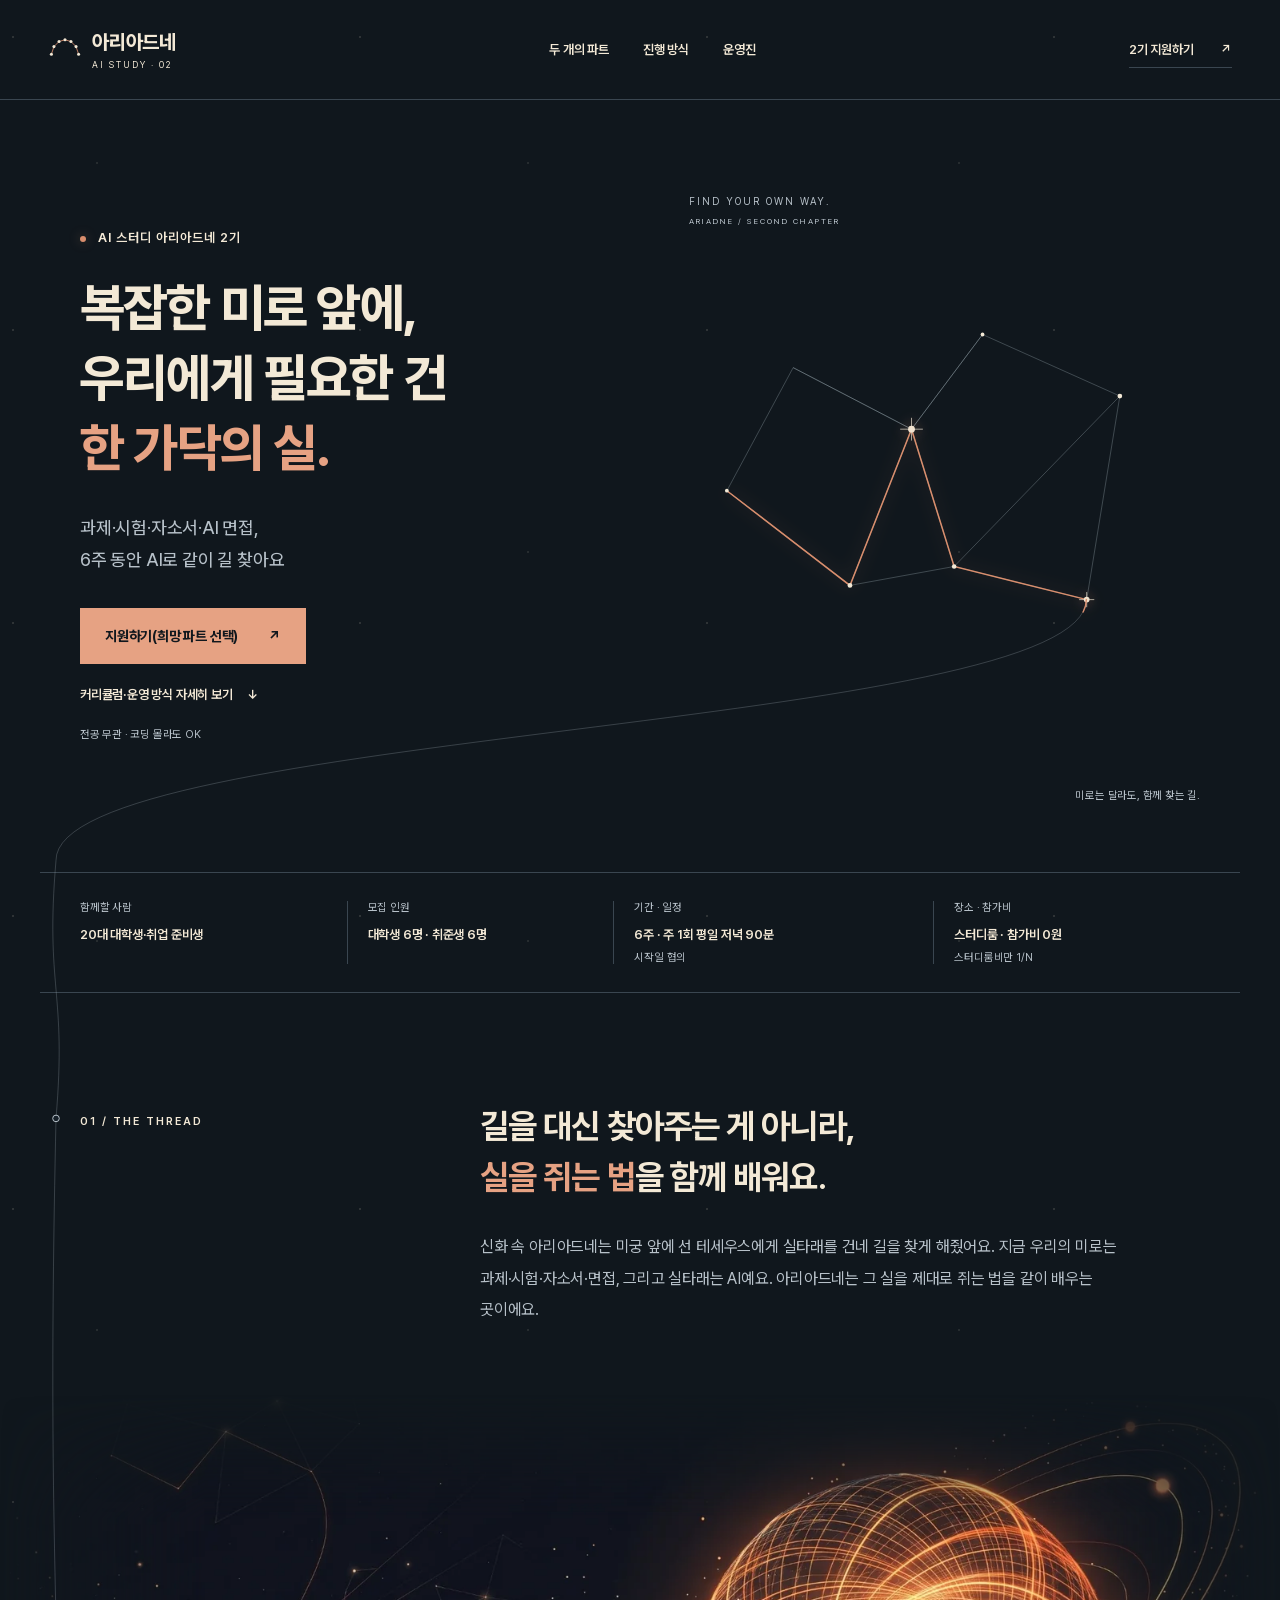
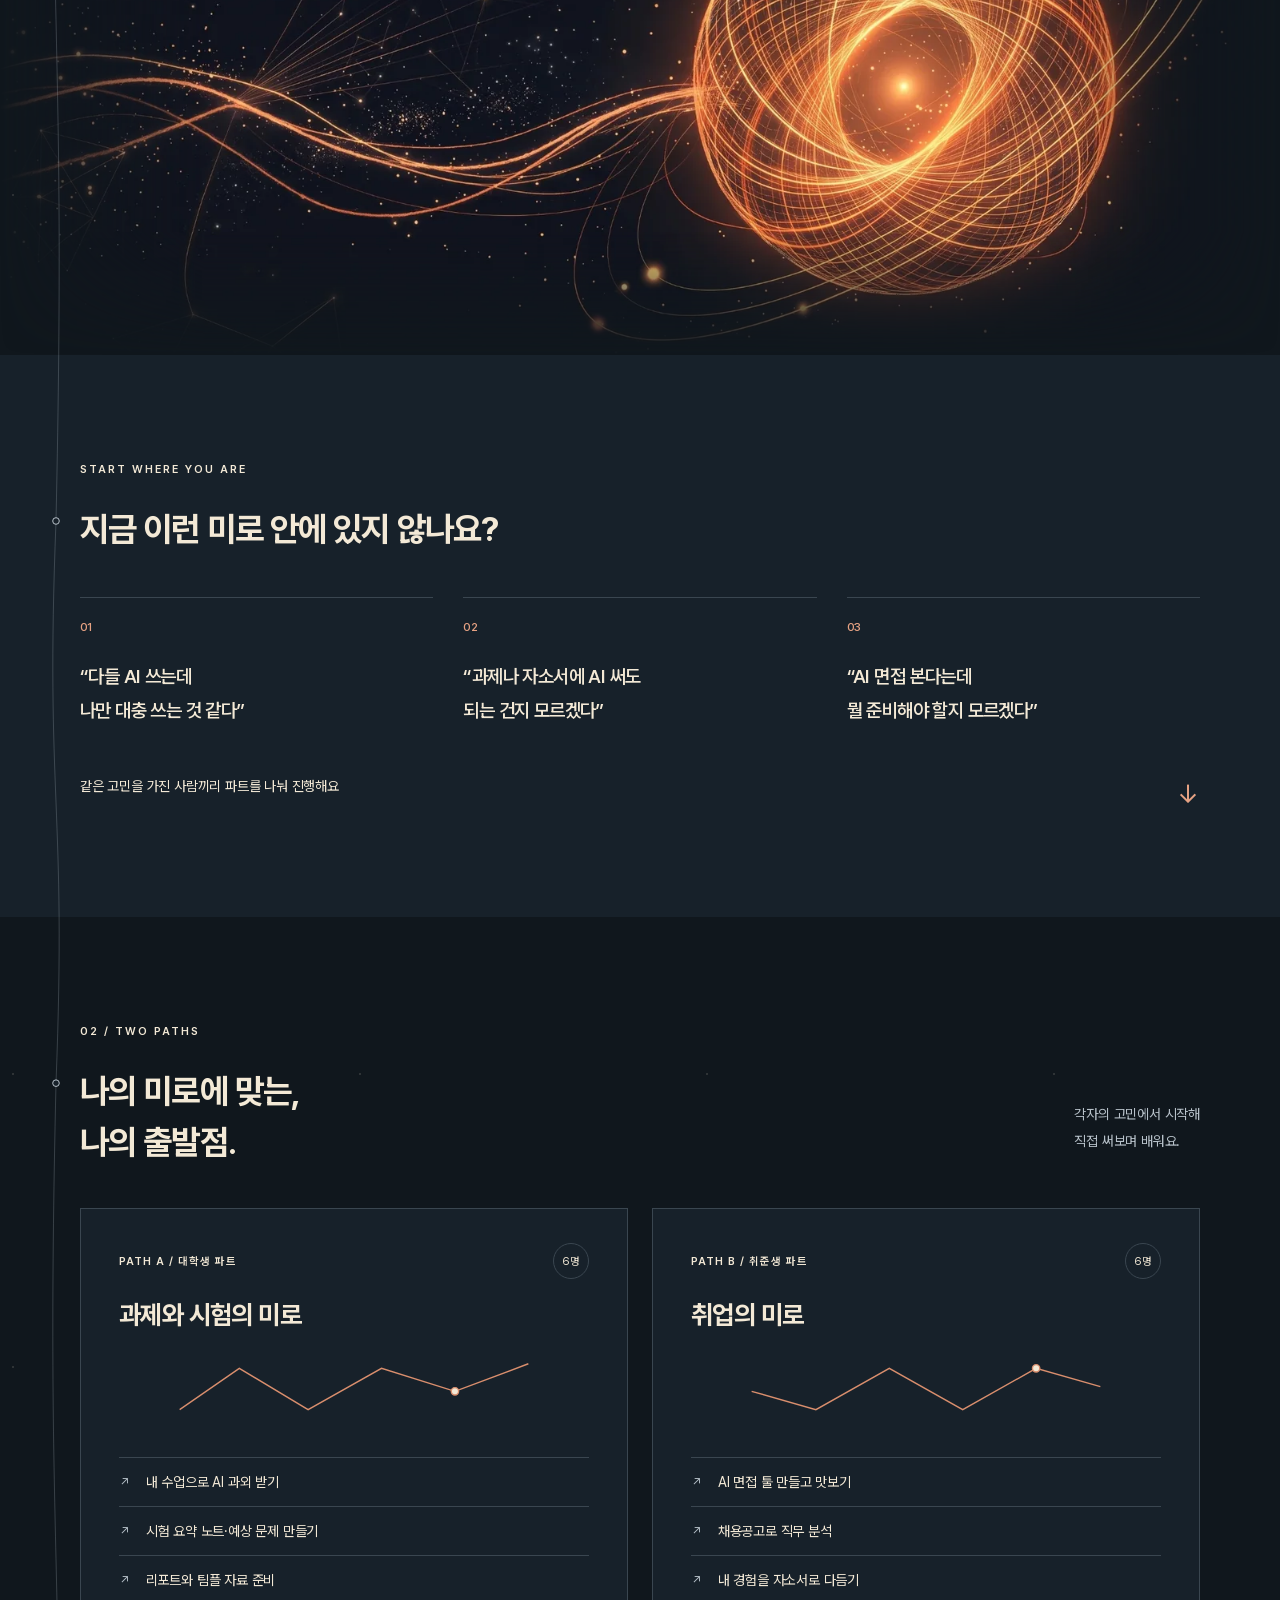
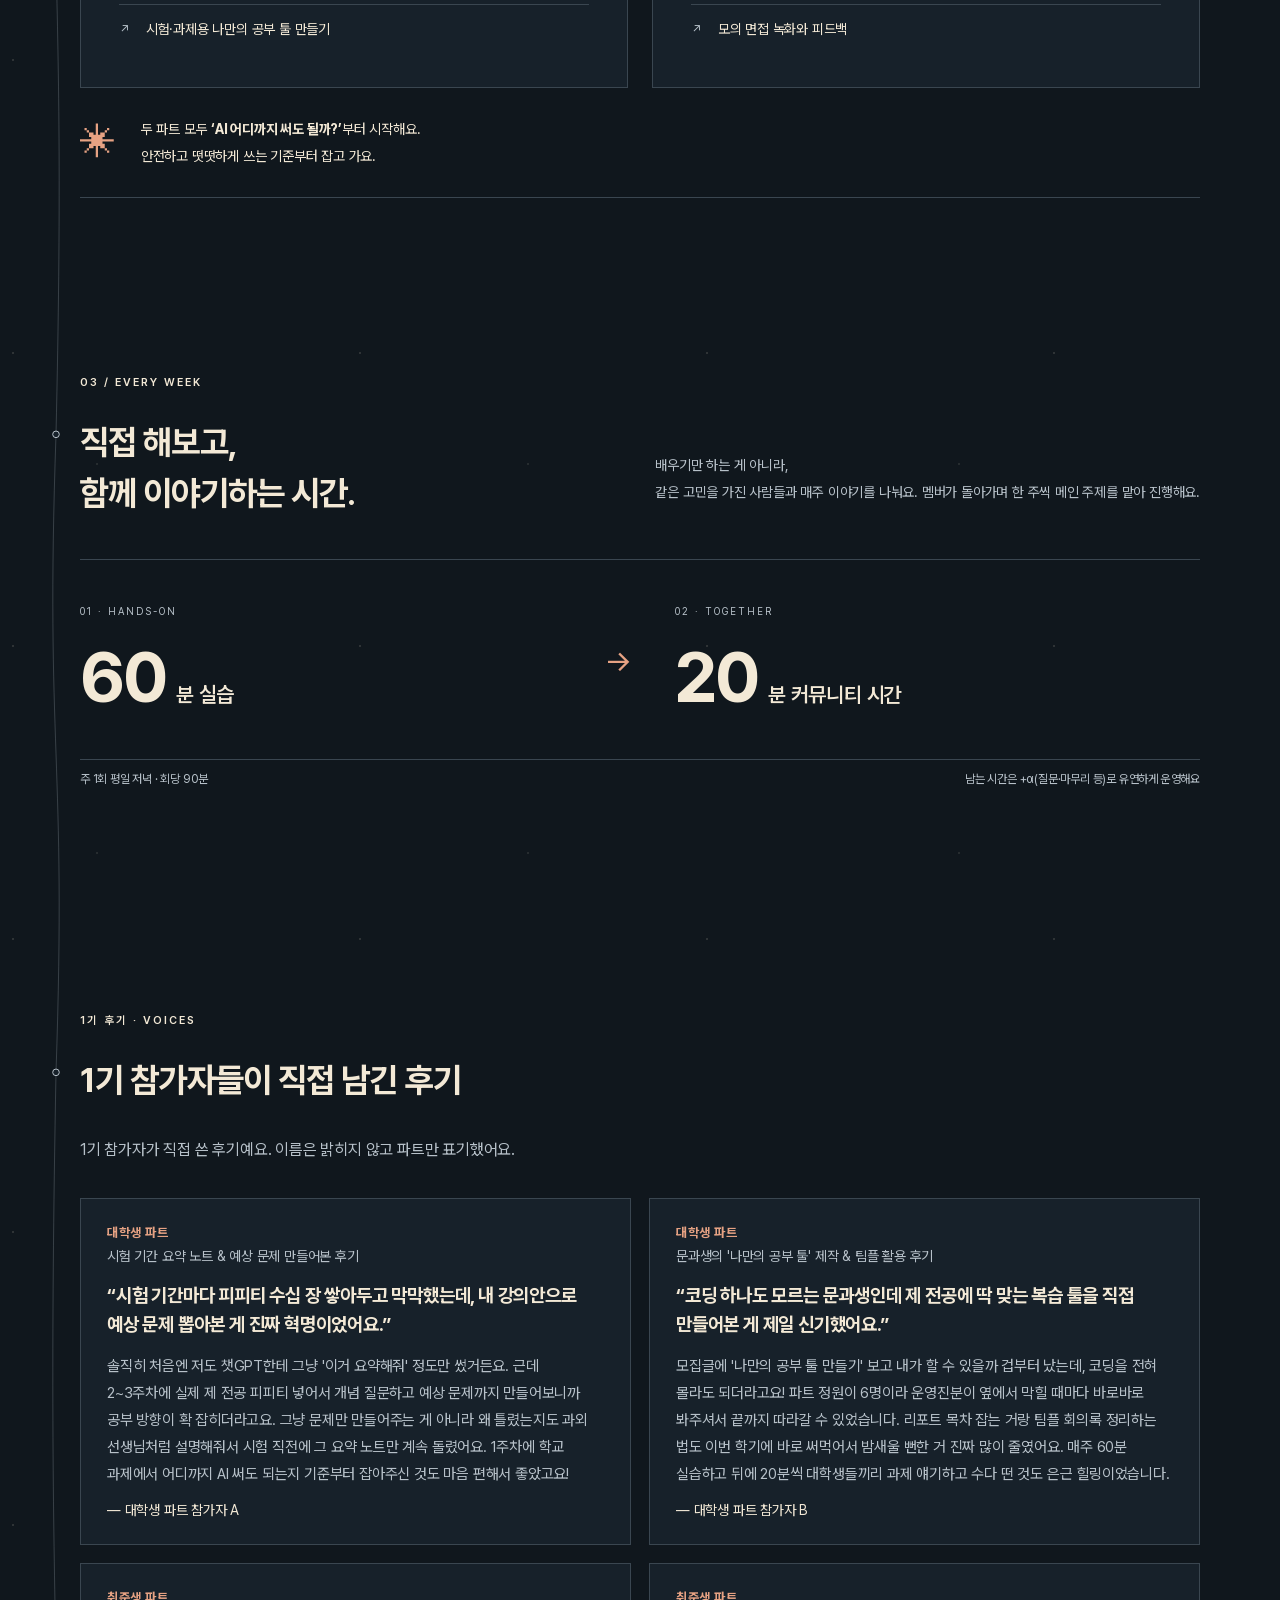
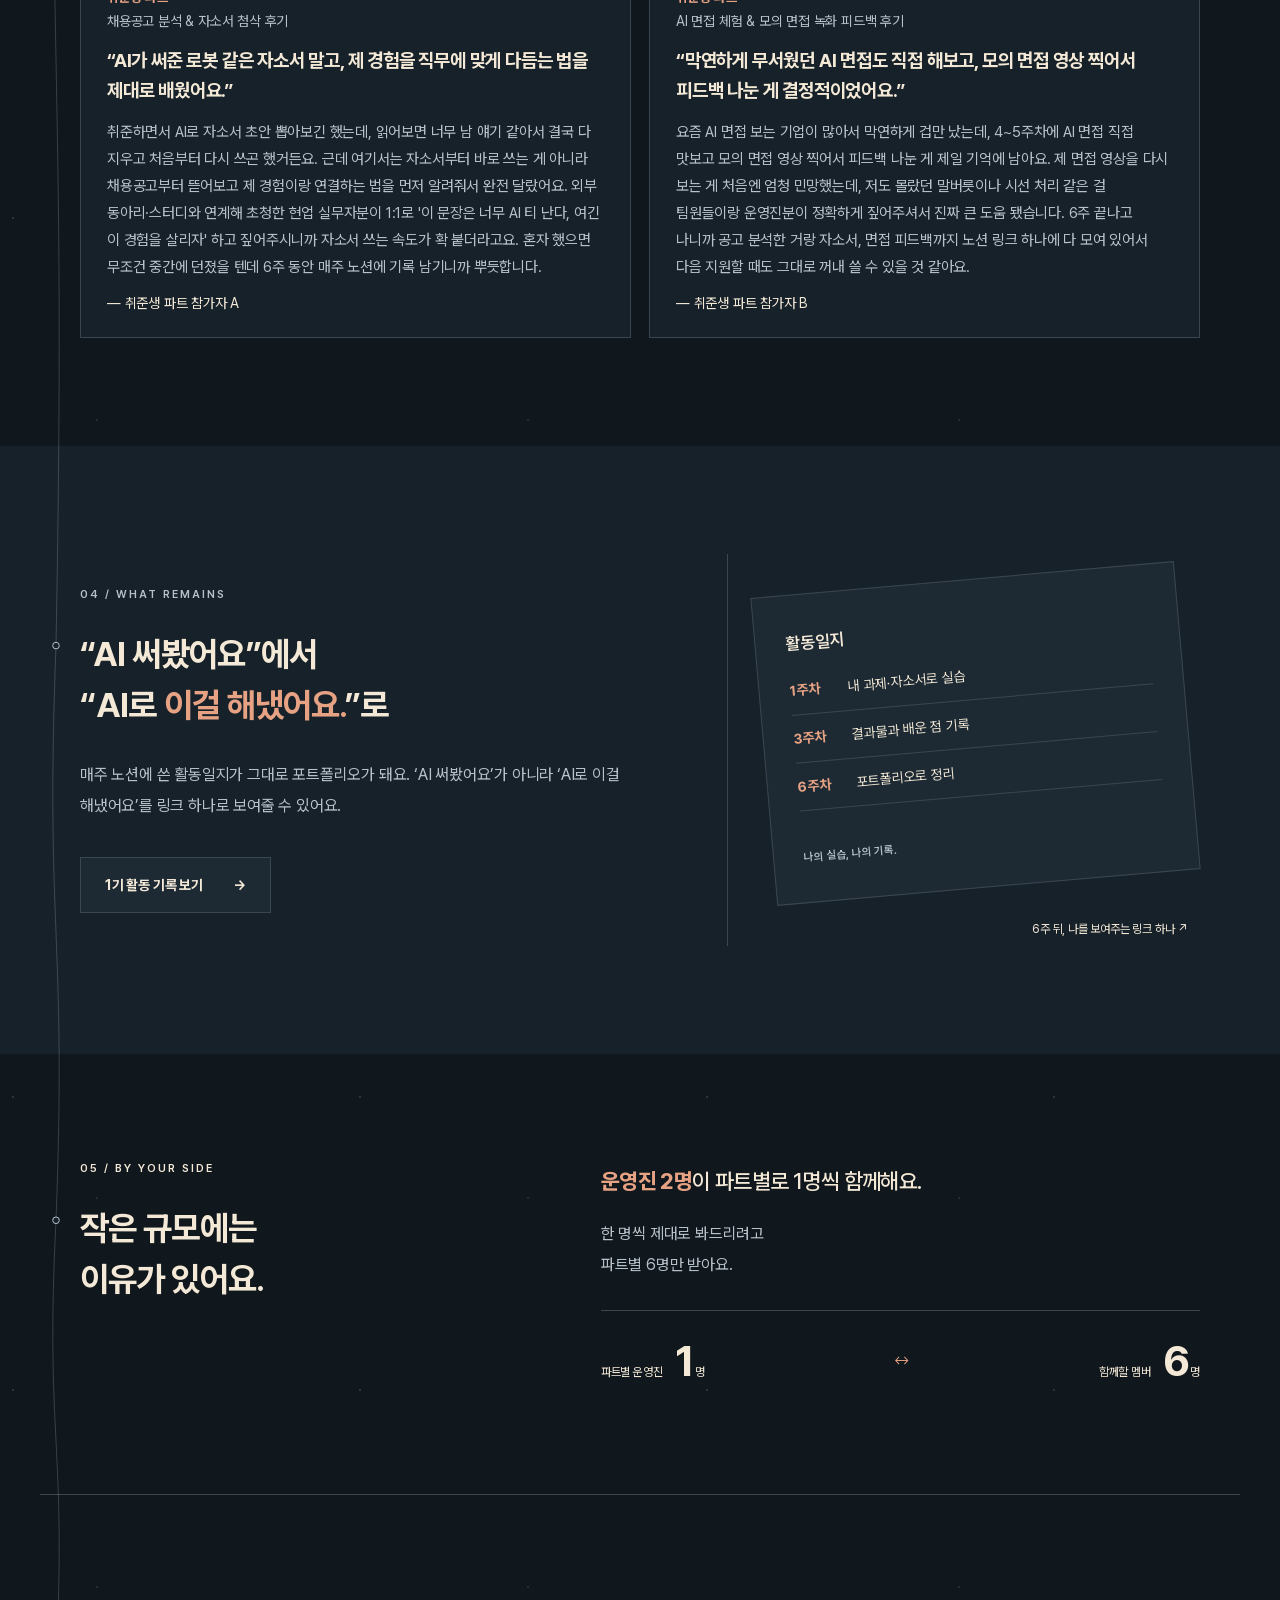
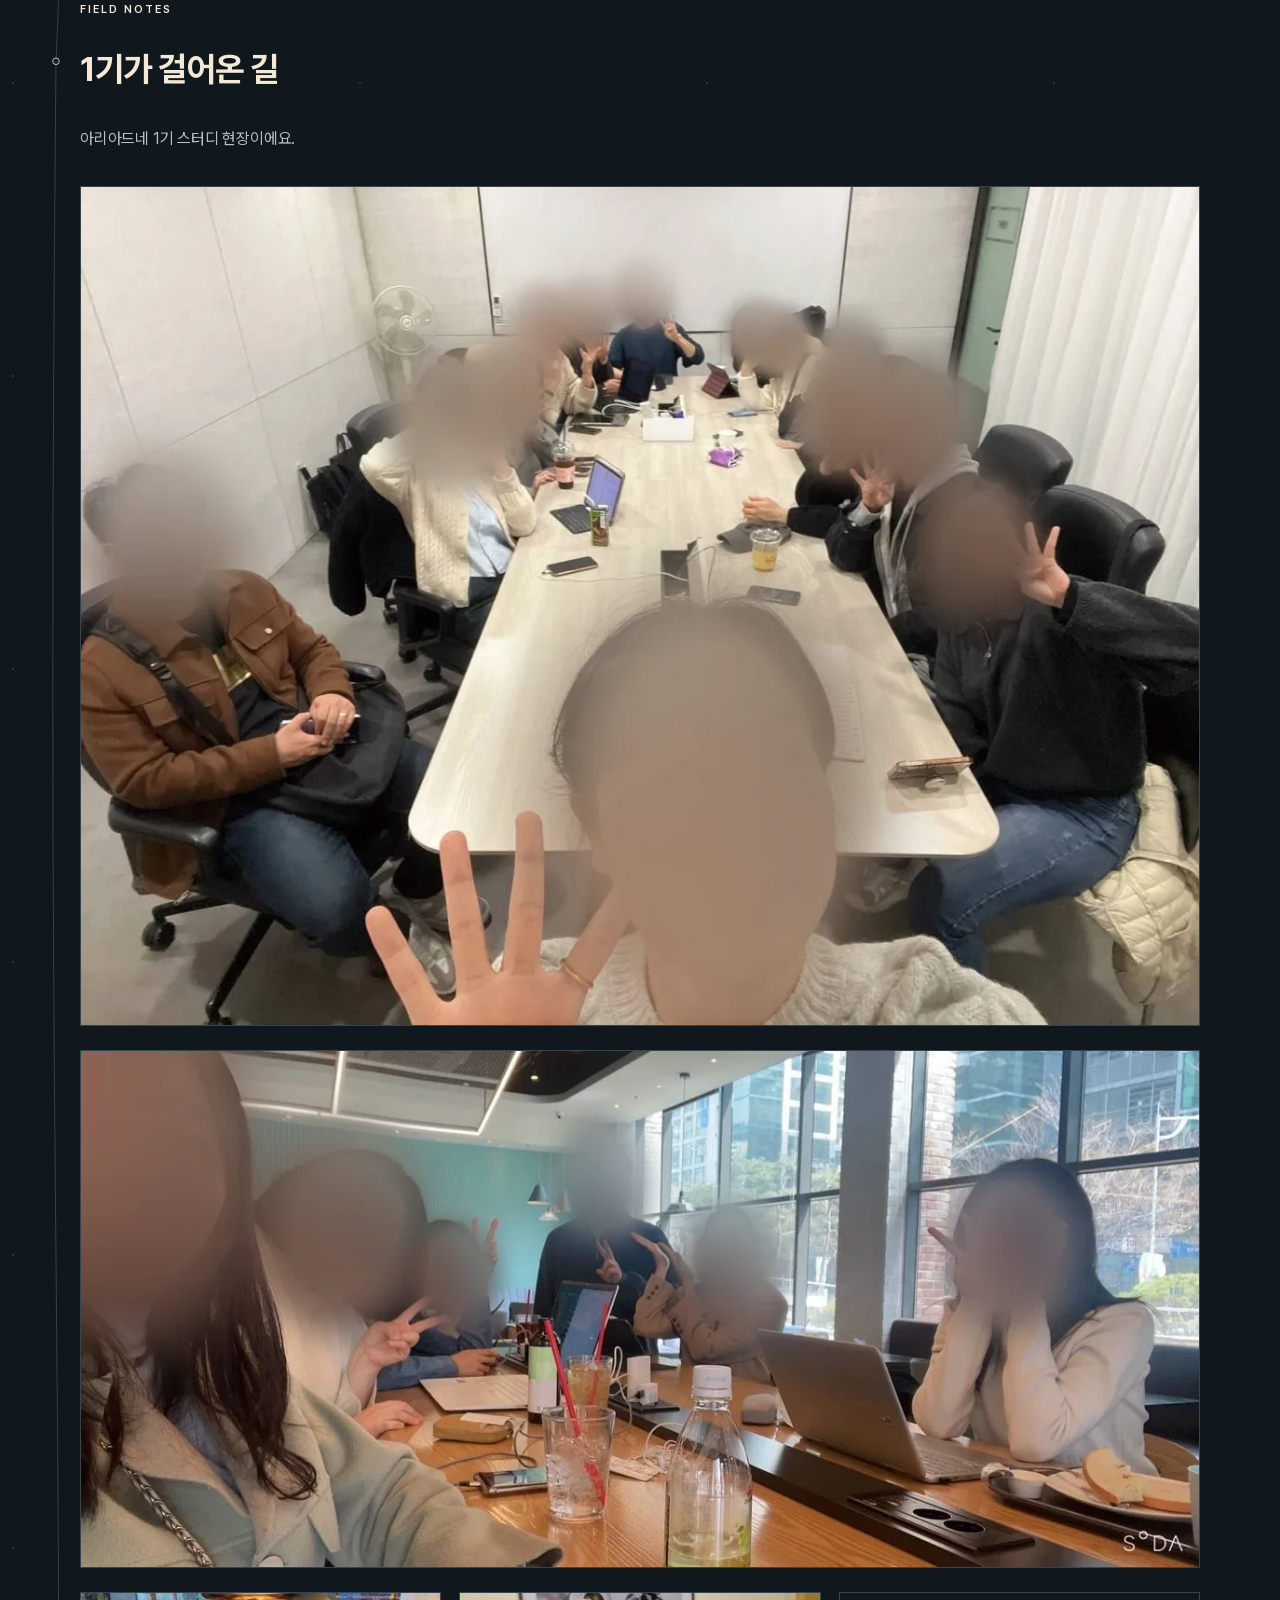
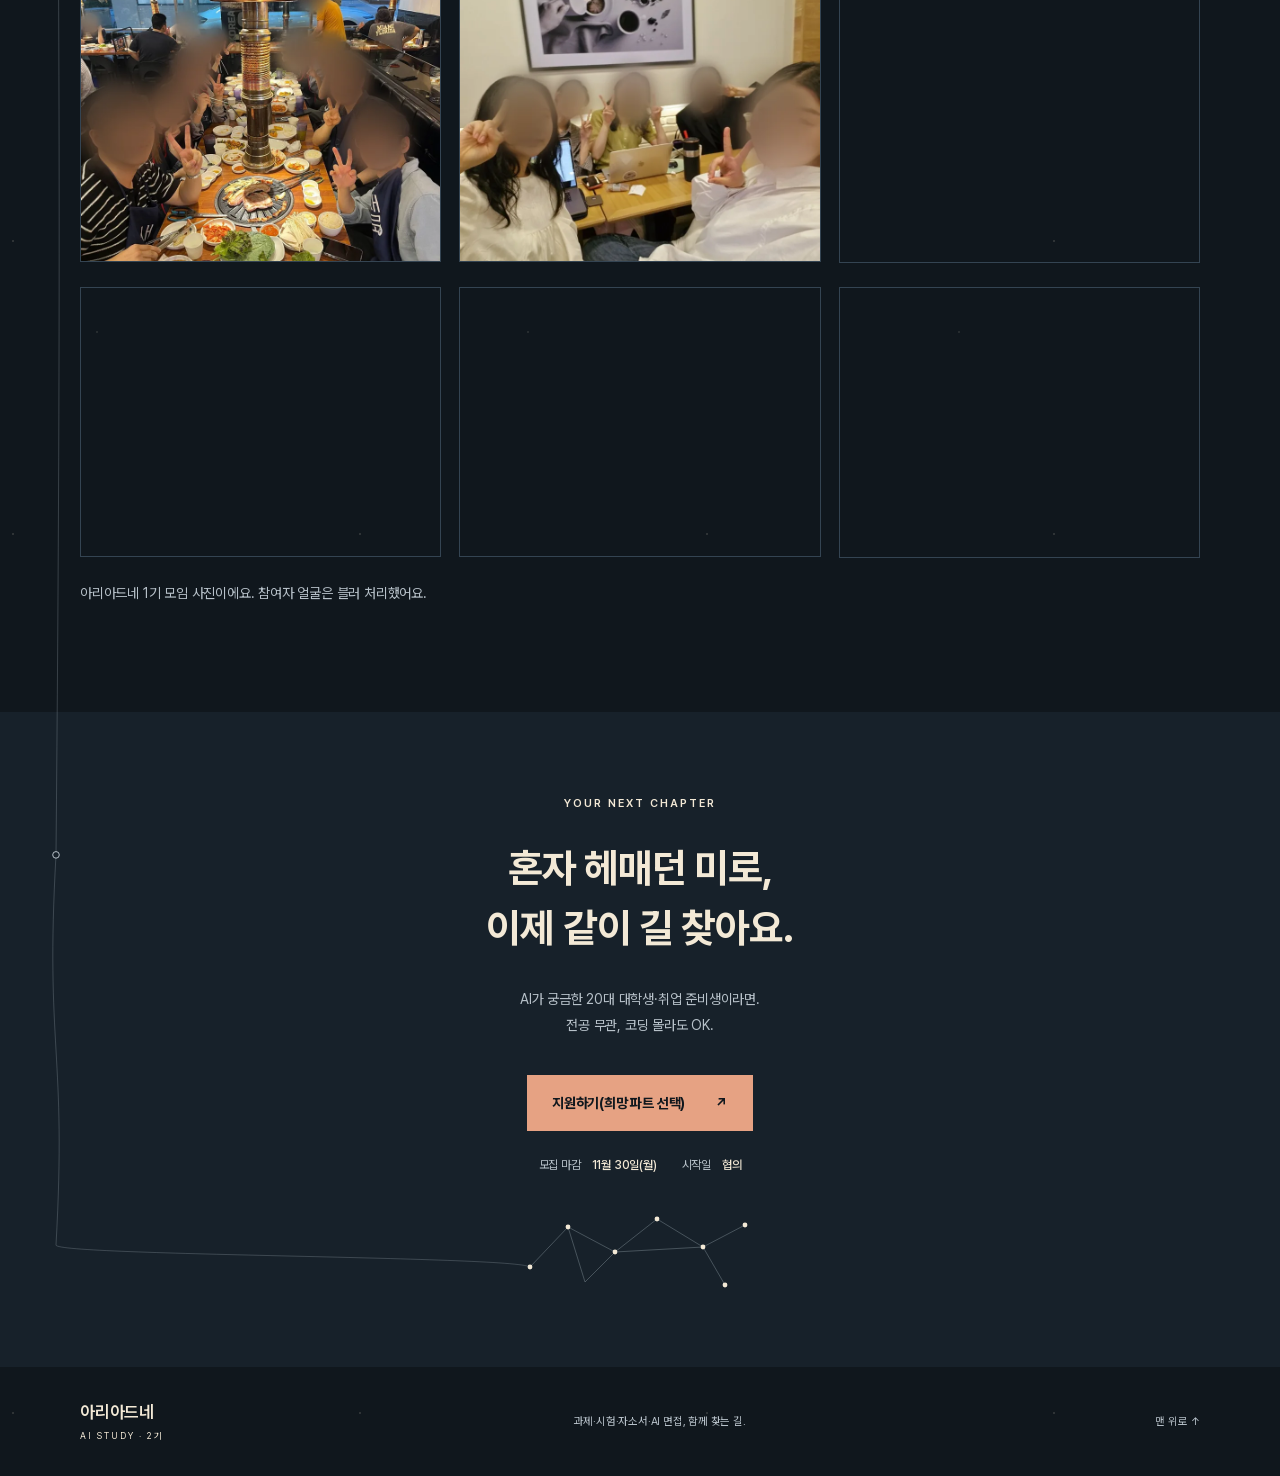
==== commit 8260d9ad: "Add files via upload" ====
--- a/index.html
+++ b/index.html
@@ -7,7 +7,7 @@
 <figure class="thread-art"><img src="assets/thread-art.webp" width="1600" height="792" loading="lazy" decoding="async" alt="붉은 실이 모여 하나의 미궁 구체로 감겨드는 일러스트"></figure>
 <section class="empathy" id="empathy"><div class="wrap section"><p class="eyebrow">START WHERE YOU ARE</p><h2>지금 이런 미로 안에 있지 않나요?</h2><div class="worries"><p><span>01</span>“다들 AI 쓰는데<br>나만 대충 쓰는 것 같다”</p><p><span>02</span>“과제나 자소서에 AI 써도<br>되는 건지 모르겠다”</p><p><span>03</span>“AI 면접 본다는데<br>뭘 준비해야 할지 모르겠다”</p></div><p class="bridge">같은 고민을 가진 사람끼리 파트를 나눠 진행해요 <span>↓</span></p></div></section>
 <section class="wrap section connected" id="parts"><div class="section-heading"><div><p class="section-index">02 / TWO PATHS</p><h2>나의 미로에 맞는,<br>나의 출발점.</h2></div><p>각자의 고민에서 시작해<br>직접 써보며 배워요.</p></div><div class="part-grid"><article class="part student"><div class="part-top"><span>PATH A / 대학생 파트</span><b>6명</b></div><h3>과제와 시험의 미로</h3><svg viewBox="0 0 380 85" aria-hidden="true"><path d="M0 65L65 20L140 65L220 20L300 45L380 15"/><circle cx="300" cy="45" r="4"/></svg><ul><li>내 수업으로 AI 과외 받기</li><li>시험 요약 노트·예상 문제 만들기</li><li>리포트와 팀플 자료 준비</li><li>시험·과제용 나만의 공부 툴 만들기</li></ul></article><article class="part career"><div class="part-top"><span>PATH B / 취준생 파트</span><b>6명</b></div><h3>취업의 미로</h3><svg viewBox="0 0 380 85" aria-hidden="true"><path d="M0 45L70 65L150 20L230 65L310 20L380 40"/><circle cx="310" cy="20" r="4"/></svg><ul><li>AI 면접 툴 만들고 맛보기</li><li>채용공고로 직무 분석</li><li>내 경험을 자소서로 다듬기</li><li>모의 면접 녹화와 피드백</li></ul></article></div><div class="shared"><span class="knot">✳</span><p>두 파트 모두 <strong>‘AI 어디까지 써도 될까?’</strong>부터 시작해요.<br>안전하고 떳떳하게 쓰는 기준부터 잡고 가요.</p></div></section>
-<section class="wrap section connected" id="how"><div class="section-heading"><div><p class="section-index">03 / EVERY WEEK</p><h2>직접 해보고,<br>함께 이야기하는 시간.</h2></div><p>배우기만 하는 게 아니라,<br>같은 고민을 가진 사람들과 매주 이야기를 나눠요.</p></div><div class="weekly"><div><span>01 · HANDS-ON</span><h3><b>60</b>분 실습</h3></div><span class="flow-arrow">→</span><div><span>02 · TOGETHER</span><h3><b>20</b>분 커뮤니티 시간</h3></div></div><p class="schedule-note">주 1회 평일 저녁 · 회당 90분 <span>세부 시간 배분은 추후 안내</span></p></section>
+<section class="wrap section connected" id="how"><div class="section-heading"><div><p class="section-index">03 / EVERY WEEK</p><h2>직접 해보고,<br>함께 이야기하는 시간.</h2></div><p>배우기만 하는 게 아니라,<br>같은 고민을 가진 사람들과 매주 이야기를 나눠요. 멤버가 돌아가며 한 주씩 메인 주제를 맡아 진행해요.</p></div><div class="weekly"><div><span>01 · HANDS-ON</span><h3><b>60</b>분 실습</h3></div><span class="flow-arrow">→</span><div><span>02 · TOGETHER</span><h3><b>20</b>분 커뮤니티 시간</h3></div></div><p class="schedule-note">주 1회 평일 저녁 · 회당 90분 <span>남는 시간은 +α(질문·마무리 등)로 유연하게 운영해요</span></p></section>
 <section class="wrap section reviews" id="reviews" aria-labelledby="reviews-title"><p class="section-index">1기 후기 · VOICES</p><h2 id="reviews-title">1기 참가자들이 직접 남긴 후기</h2><p class="body-copy">1기 참가자가 직접 쓴 후기예요. 이름은 밝히지 않고 파트만 표기했어요.</p><div class="review-grid" id="review-grid"></div></section>
 <section class="record" id="records"><div class="wrap section record-grid"><div><p class="section-index">04 / WHAT REMAINS</p><h2>“AI 써봤어요”에서<br>“AI로 <em>이걸 해냈어요.</em>”로</h2><p class="body-copy">매주 노션에 쓴 활동일지가 그대로 포트폴리오가 돼요. ‘AI 써봤어요’가 아니라 ‘AI로 이걸 해냈어요’를 링크 하나로 보여줄 수 있어요.</p><a class="button light" data-notion href="activity.html">1기 활동 기록 보기 <span>→</span></a></div><div class="record-art"><div class="record-lines"><span>활동일지</span><p class="rl-row"><b>1주차</b>내 과제·자소서로 실습</p><p class="rl-row"><b>3주차</b>결과물과 배운 점 기록</p><p class="rl-row"><b>6주차</b>포트폴리오로 정리</p><span>나의 실습, 나의 기록.</span></div><div class="record-tag">6주 뒤, 나를 보여주는 링크 하나 ↗</div></div></div></section>
 <section class="wrap section team connected" id="team"><div><p class="section-index">05 / BY YOUR SIDE</p><h2>작은 규모에는<br>이유가 있어요.</h2></div><div><p class="team-lead"><strong>운영진 2명</strong>이 파트별로 1명씩 함께해요.</p><p class="body-copy">한 명씩 제대로 봐드리려고<br>파트별 6명만 받아요.</p><div class="team-ratio"><span>파트별 운영진 <b>1</b>명</span><span class="accent">↔</span><span>함께할 멤버 <b>6</b>명</span></div></div></section>
@@ -43,5 +43,5 @@
   </div>
   <p class="field-notice">아리아드네 1기 모임 사진이에요. 참여자 얼굴은 블러 처리했어요.</p>
 </section>
-<section class="final-cta" id="apply"><div class="wrap"><p class="eyebrow">YOUR NEXT CHAPTER</p><h2>혼자 헤매던 미로,<br>이제 같이 길 찾아요.</h2><p>AI가 궁금한 20대 대학생·취업 준비생이라면.<br>전공 무관, 코딩 몰라도 OK.</p><a class="button" data-apply href="#apply-form">지원하기(희망 파트 선택) <span>↗</span></a><div class="closing-info"><span>모집 마감 <strong>12월 25일(금)</strong></span><span>시작일 <strong>협의</strong></span></div><svg class="arrival-map" viewBox="0 0 240 90" aria-hidden="true"><path d="M10 60L48 20L95 45L137 12L183 40L225 18M48 20L65 75L95 45L183 40L205 78"/><circle cx="10" cy="60" r="2.4"/><circle cx="48" cy="20" r="2.4"/><circle cx="95" cy="45" r="2.4"/><circle cx="137" cy="12" r="2.4"/><circle cx="183" cy="40" r="2.4"/><circle cx="225" cy="18" r="2.4"/><circle cx="205" cy="78" r="2.4"/></svg></div></section></main>
+<section class="final-cta" id="apply"><div class="wrap"><p class="eyebrow">YOUR NEXT CHAPTER</p><h2>혼자 헤매던 미로,<br>이제 같이 길 찾아요.</h2><p>AI가 궁금한 20대 대학생·취업 준비생이라면.<br>전공 무관, 코딩 몰라도 OK.</p><a class="button" data-apply href="#apply-form">지원하기(희망 파트 선택) <span>↗</span></a><div class="closing-info"><span>모집 마감 <strong>11월 30일(월)</strong></span><span>시작일 <strong>협의</strong></span></div><svg class="arrival-map" viewBox="0 0 240 90" aria-hidden="true"><path d="M10 60L48 20L95 45L137 12L183 40L225 18M48 20L65 75L95 45L183 40L205 78"/><circle cx="10" cy="60" r="2.4"/><circle cx="48" cy="20" r="2.4"/><circle cx="95" cy="45" r="2.4"/><circle cx="137" cy="12" r="2.4"/><circle cx="183" cy="40" r="2.4"/><circle cx="225" cy="18" r="2.4"/><circle cx="205" cy="78" r="2.4"/></svg></div></section></main>
 <footer class="wrap"><a class="footer-brand" href="#">아리아드네 <span>AI STUDY · 2기</span></a><p>과제·시험·자소서·AI 면접, 함께 찾는 길.</p><a href="#">맨 위로 ↑</a></footer><dialog id="notice"><button id="close-notice" aria-label="안내 닫기">×</button><p class="eyebrow">아리아드네 2기</p><h2 id="notice-title"></h2><p id="notice-copy"></p><button class="button" id="notice-ok">확인</button></dialog><script src="script.js"></script><script src="reviews.js"></script><script src="journey.js"></script></body></html>
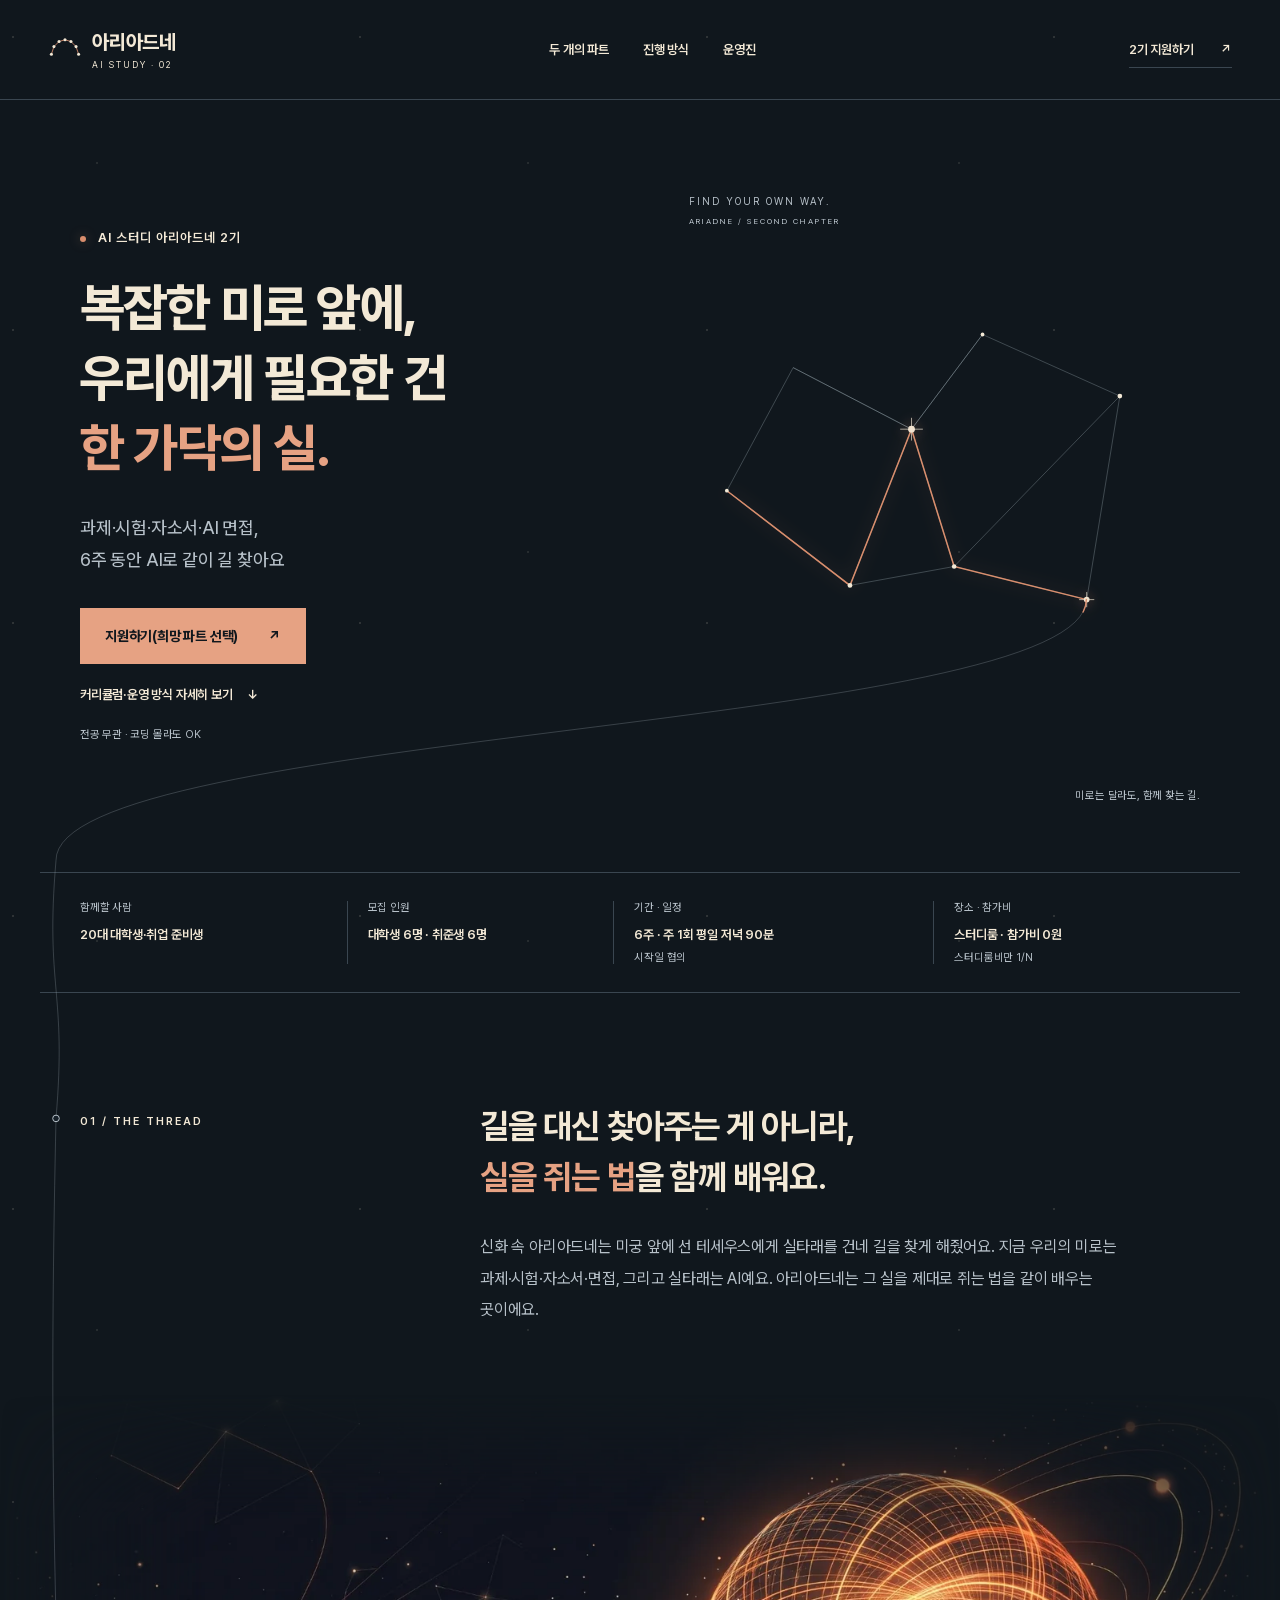
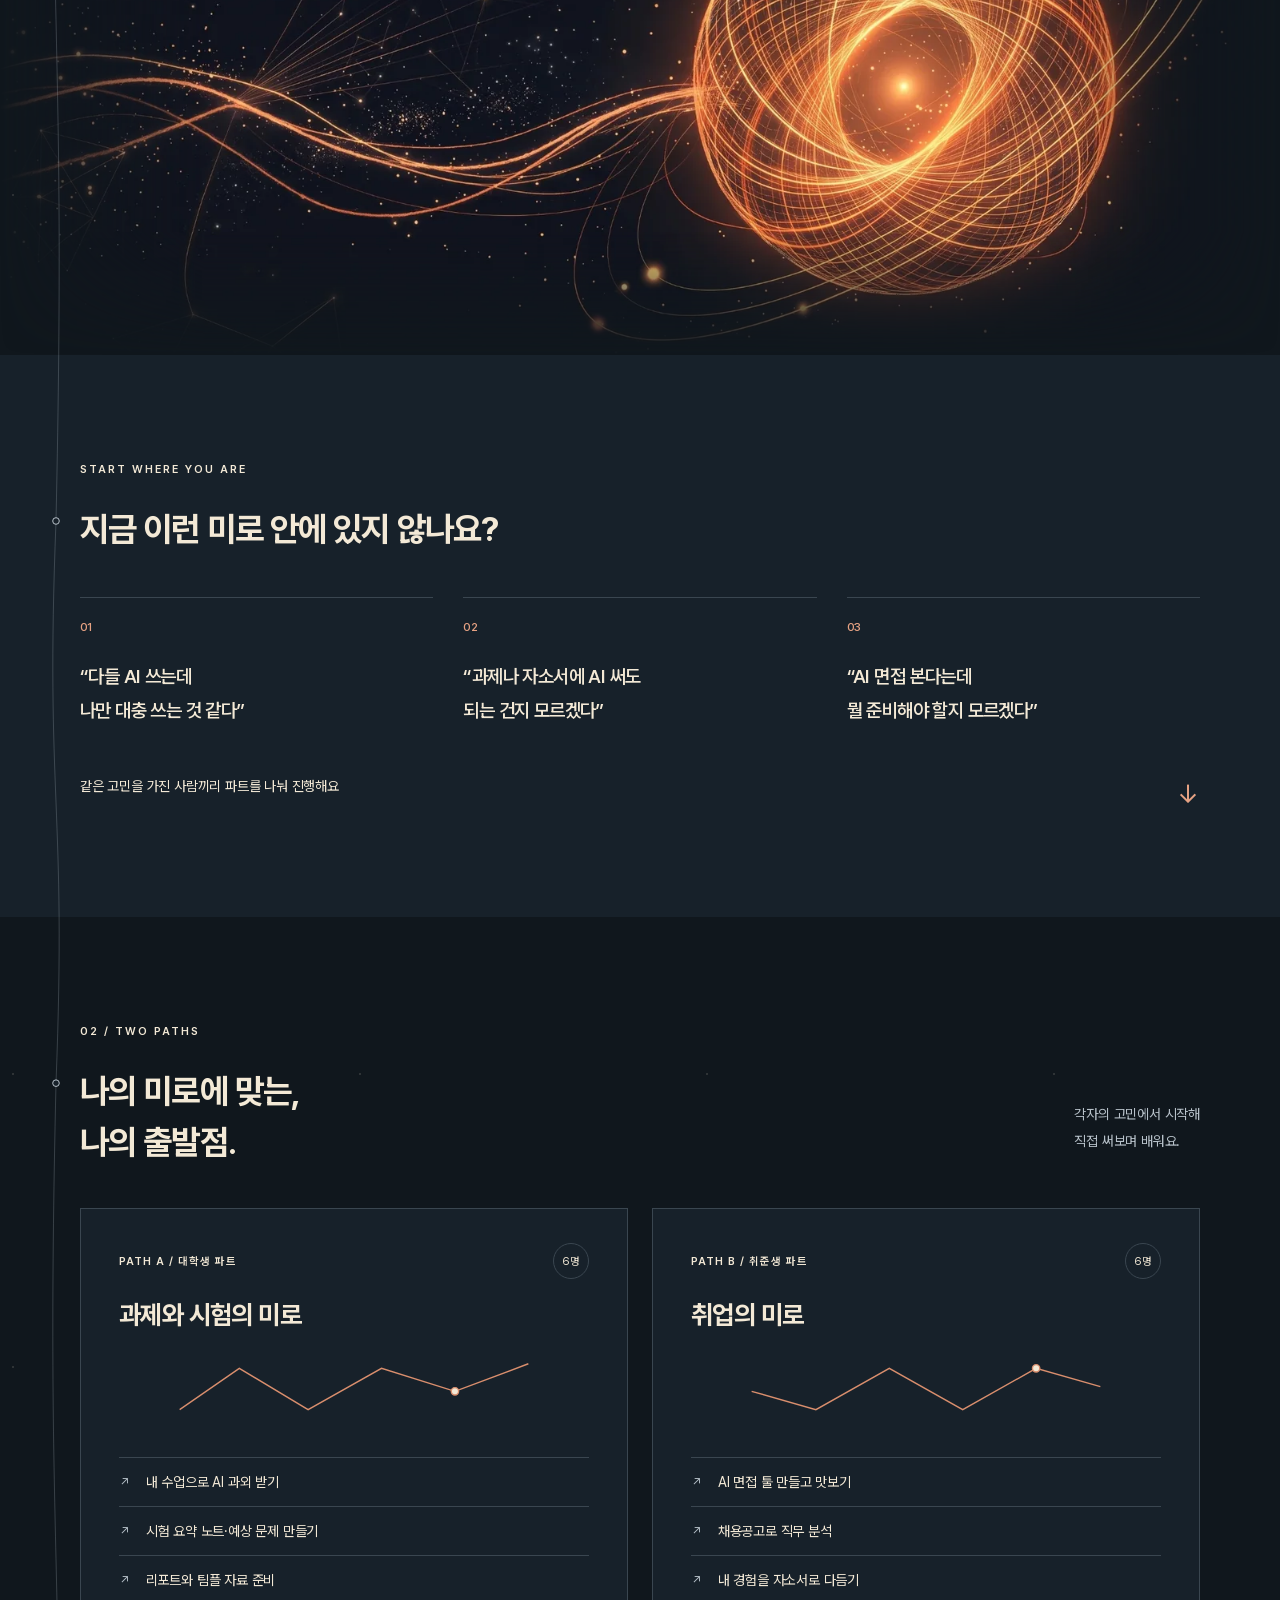
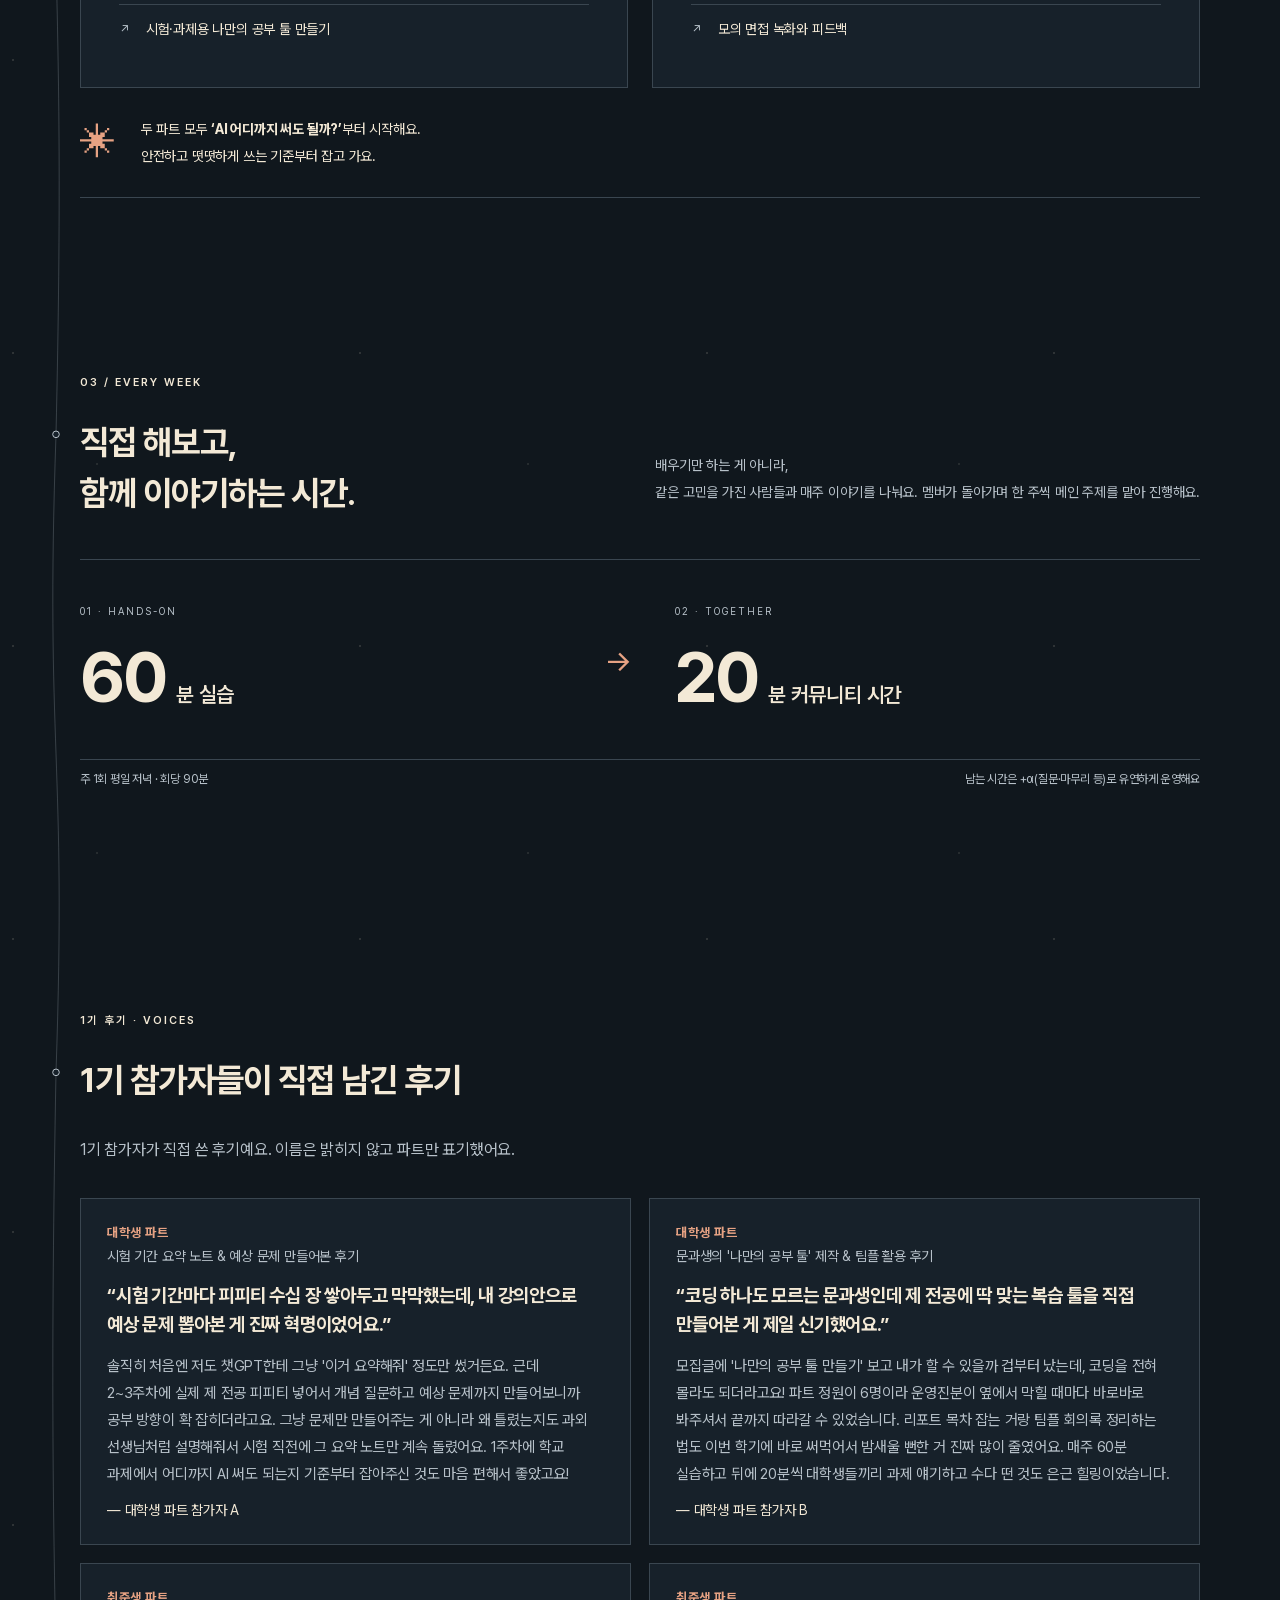
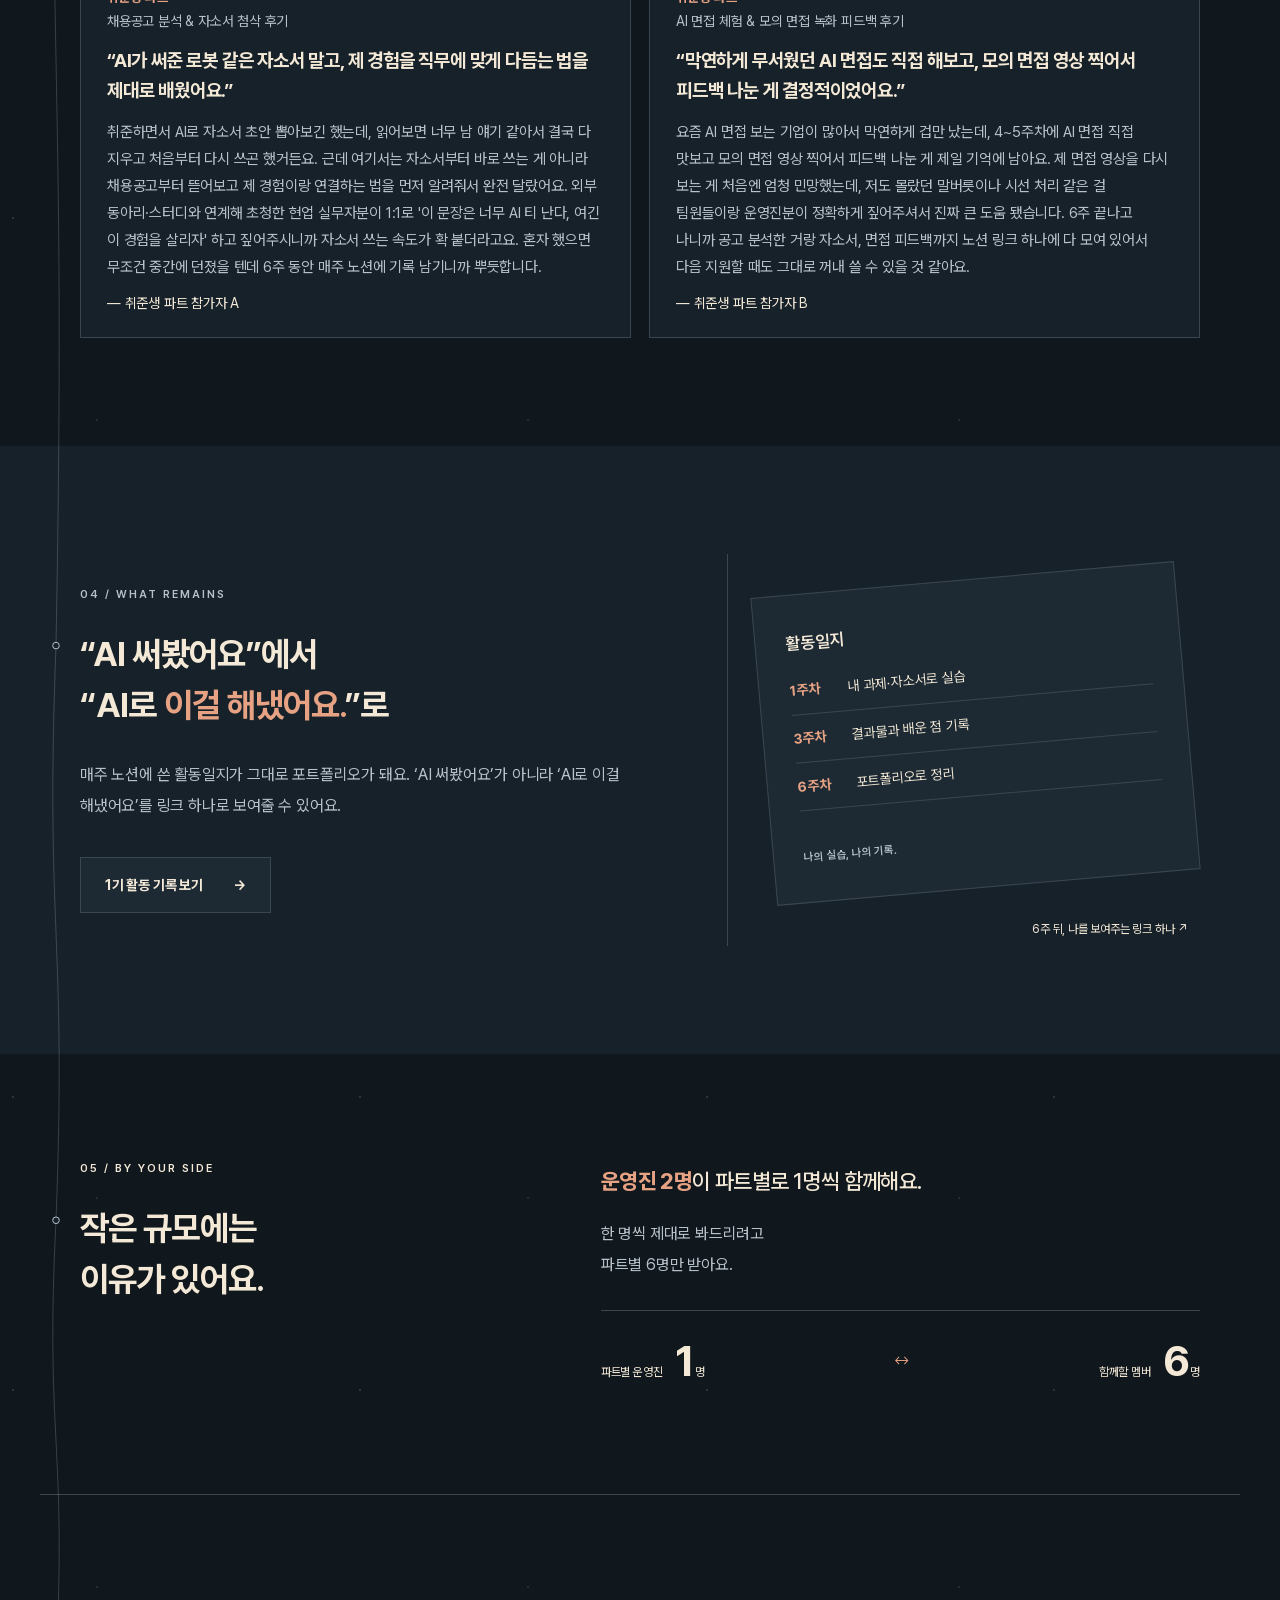
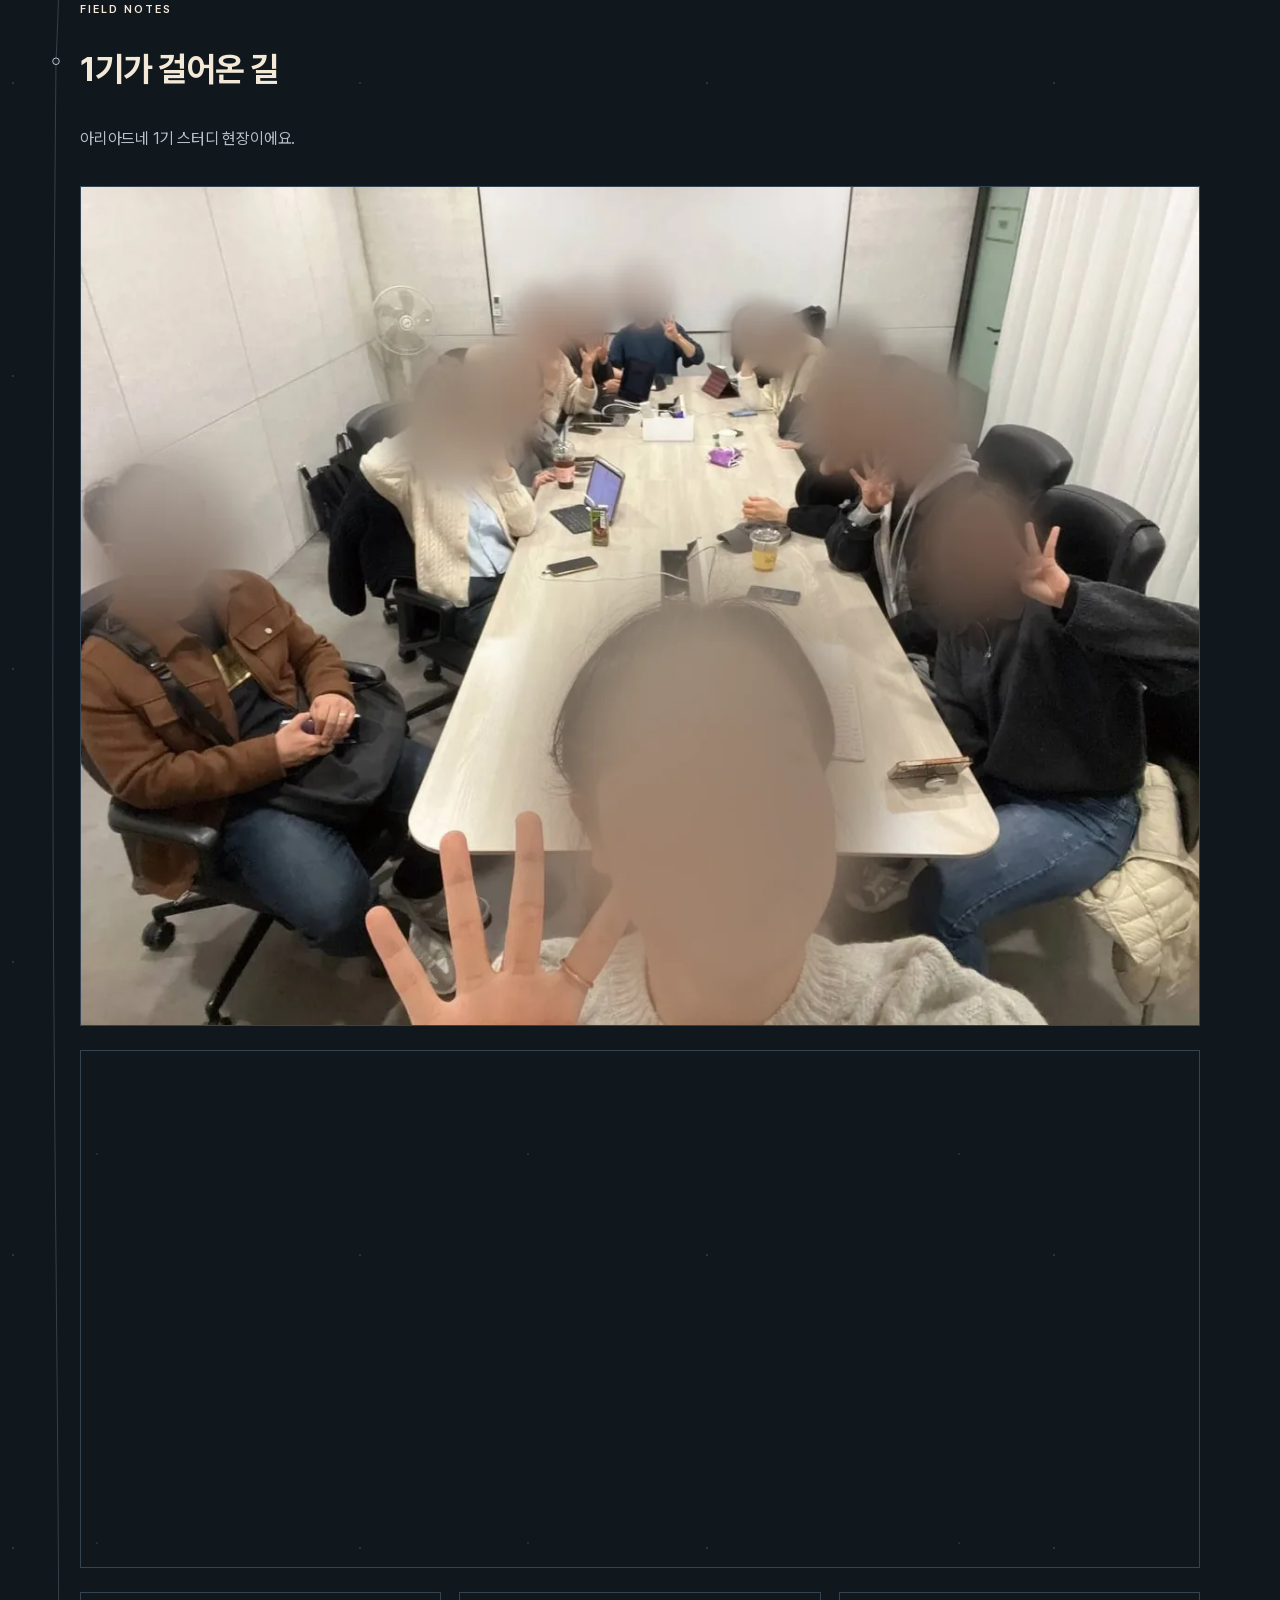
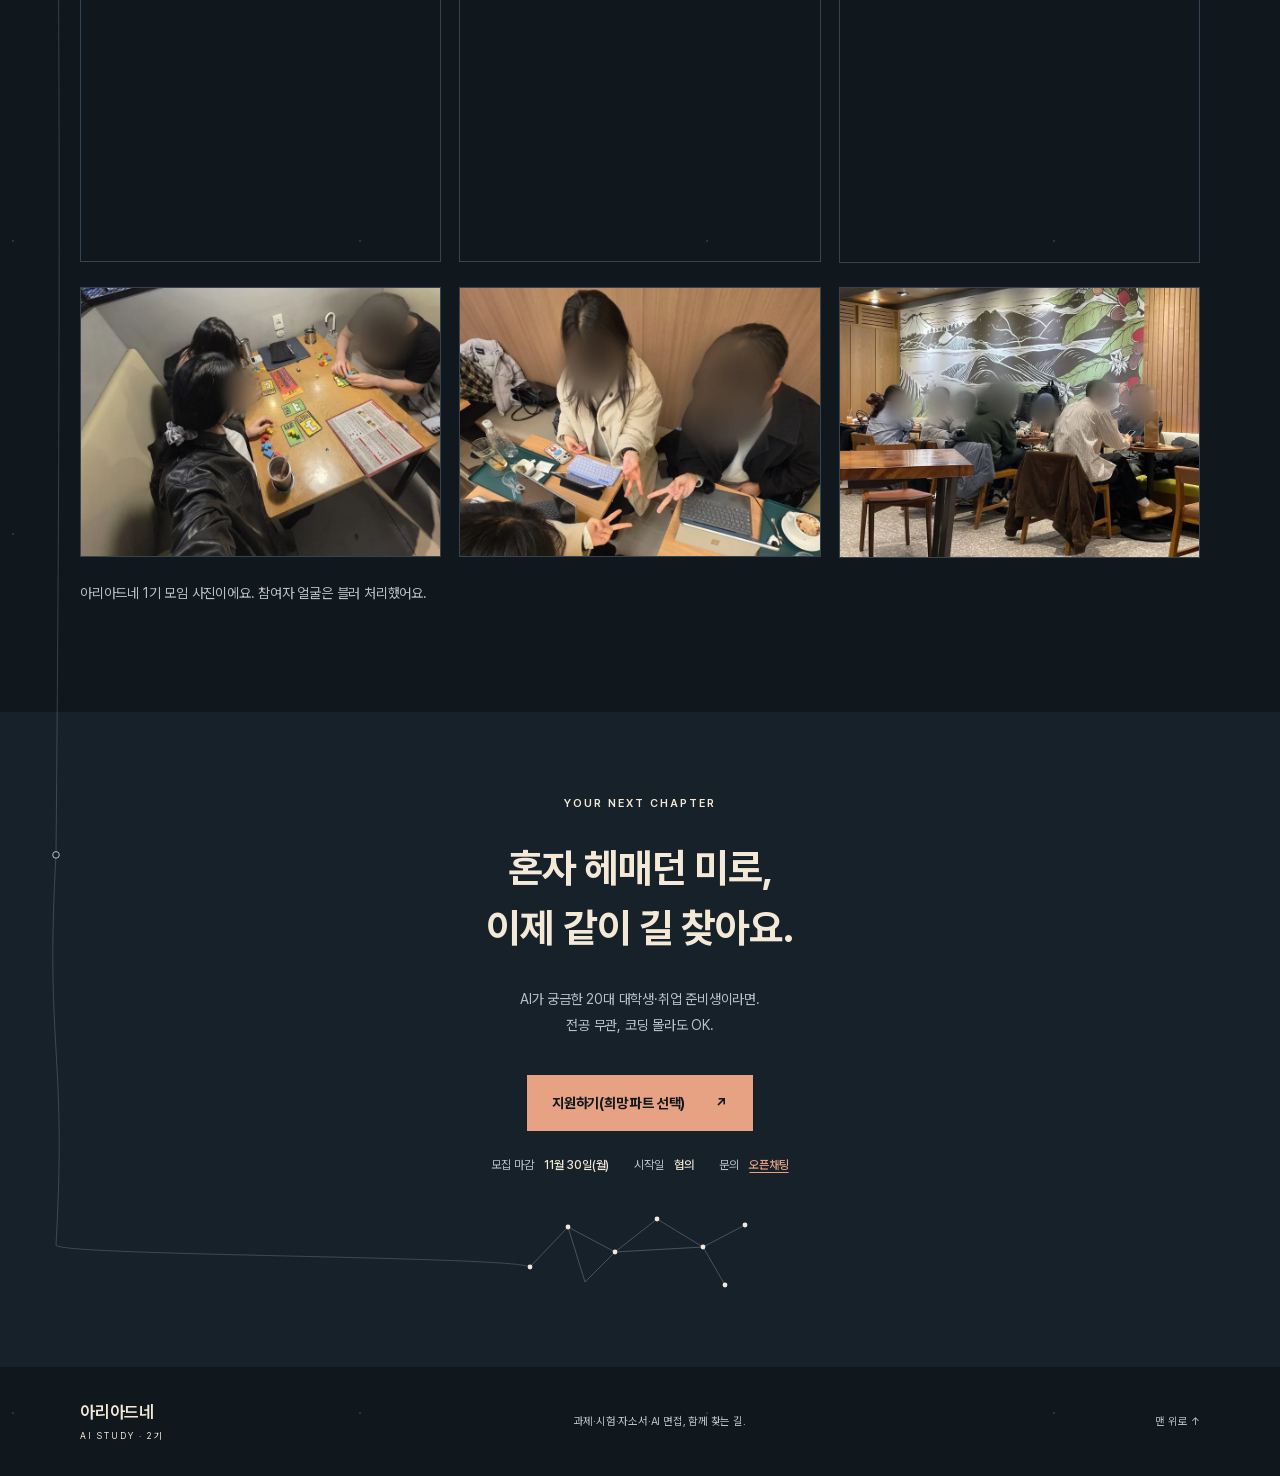
==== commit 27b7fc08: "Add files via upload" ====
--- a/index.html
+++ b/index.html
@@ -43,5 +43,5 @@
   </div>
   <p class="field-notice">아리아드네 1기 모임 사진이에요. 참여자 얼굴은 블러 처리했어요.</p>
 </section>
-<section class="final-cta" id="apply"><div class="wrap"><p class="eyebrow">YOUR NEXT CHAPTER</p><h2>혼자 헤매던 미로,<br>이제 같이 길 찾아요.</h2><p>AI가 궁금한 20대 대학생·취업 준비생이라면.<br>전공 무관, 코딩 몰라도 OK.</p><a class="button" data-apply href="#apply-form">지원하기(희망 파트 선택) <span>↗</span></a><div class="closing-info"><span>모집 마감 <strong>11월 30일(월)</strong></span><span>시작일 <strong>협의</strong></span></div><svg class="arrival-map" viewBox="0 0 240 90" aria-hidden="true"><path d="M10 60L48 20L95 45L137 12L183 40L225 18M48 20L65 75L95 45L183 40L205 78"/><circle cx="10" cy="60" r="2.4"/><circle cx="48" cy="20" r="2.4"/><circle cx="95" cy="45" r="2.4"/><circle cx="137" cy="12" r="2.4"/><circle cx="183" cy="40" r="2.4"/><circle cx="225" cy="18" r="2.4"/><circle cx="205" cy="78" r="2.4"/></svg></div></section></main>
+<section class="final-cta" id="apply"><div class="wrap"><p class="eyebrow">YOUR NEXT CHAPTER</p><h2>혼자 헤매던 미로,<br>이제 같이 길 찾아요.</h2><p>AI가 궁금한 20대 대학생·취업 준비생이라면.<br>전공 무관, 코딩 몰라도 OK.</p><a class="button" data-apply href="#apply-form">지원하기(희망 파트 선택) <span>↗</span></a><div class="closing-info"><span>모집 마감 <strong>11월 30일(월)</strong></span><span>시작일 <strong>협의</strong></span><span>문의 <strong><a href="https://open.kakao.com/o/sSO8P9Wi" target="_blank" rel="noopener noreferrer">오픈채팅</a></strong></span></div><svg class="arrival-map" viewBox="0 0 240 90" aria-hidden="true"><path d="M10 60L48 20L95 45L137 12L183 40L225 18M48 20L65 75L95 45L183 40L205 78"/><circle cx="10" cy="60" r="2.4"/><circle cx="48" cy="20" r="2.4"/><circle cx="95" cy="45" r="2.4"/><circle cx="137" cy="12" r="2.4"/><circle cx="183" cy="40" r="2.4"/><circle cx="225" cy="18" r="2.4"/><circle cx="205" cy="78" r="2.4"/></svg></div></section></main>
 <footer class="wrap"><a class="footer-brand" href="#">아리아드네 <span>AI STUDY · 2기</span></a><p>과제·시험·자소서·AI 면접, 함께 찾는 길.</p><a href="#">맨 위로 ↑</a></footer><dialog id="notice"><button id="close-notice" aria-label="안내 닫기">×</button><p class="eyebrow">아리아드네 2기</p><h2 id="notice-title"></h2><p id="notice-copy"></p><button class="button" id="notice-ok">확인</button></dialog><script src="script.js"></script><script src="reviews.js"></script><script src="journey.js"></script></body></html>
--- a/night.css
+++ b/night.css
@@ -57,3 +57,5 @@
 .record-lines .rl-row { margin: 0; padding: 13px 0; border-bottom: 1px solid var(--line); font-size: 14px; line-height: 1.5; color: var(--ink); display: grid; grid-template-columns: 3.6em minmax(0, 1fr); column-gap: 8px; }
 .record-lines .rl-row b { color: var(--accent); font-weight: 700; }
 .record-lines span:first-child { margin-bottom: 14px; }
+
+.closing-info a { color: var(--accent); text-decoration: underline; text-underline-offset: 3px; }
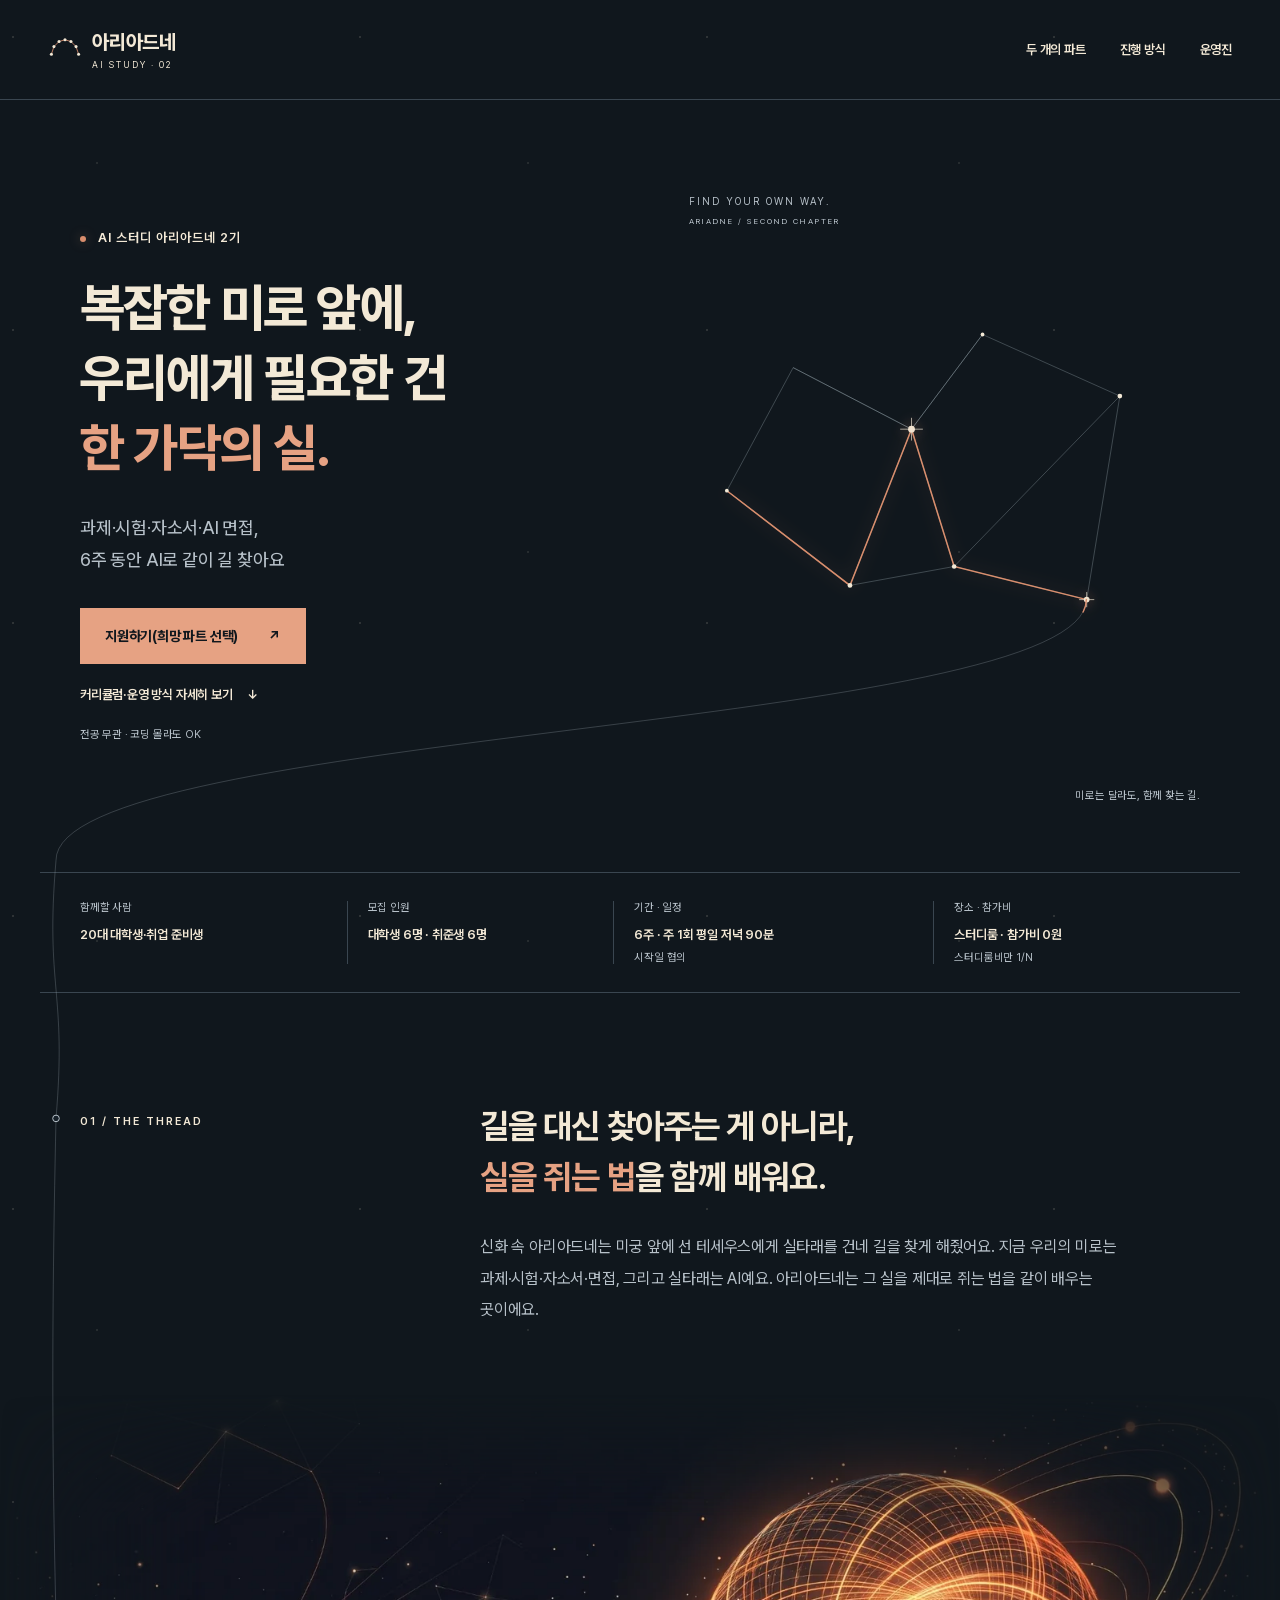
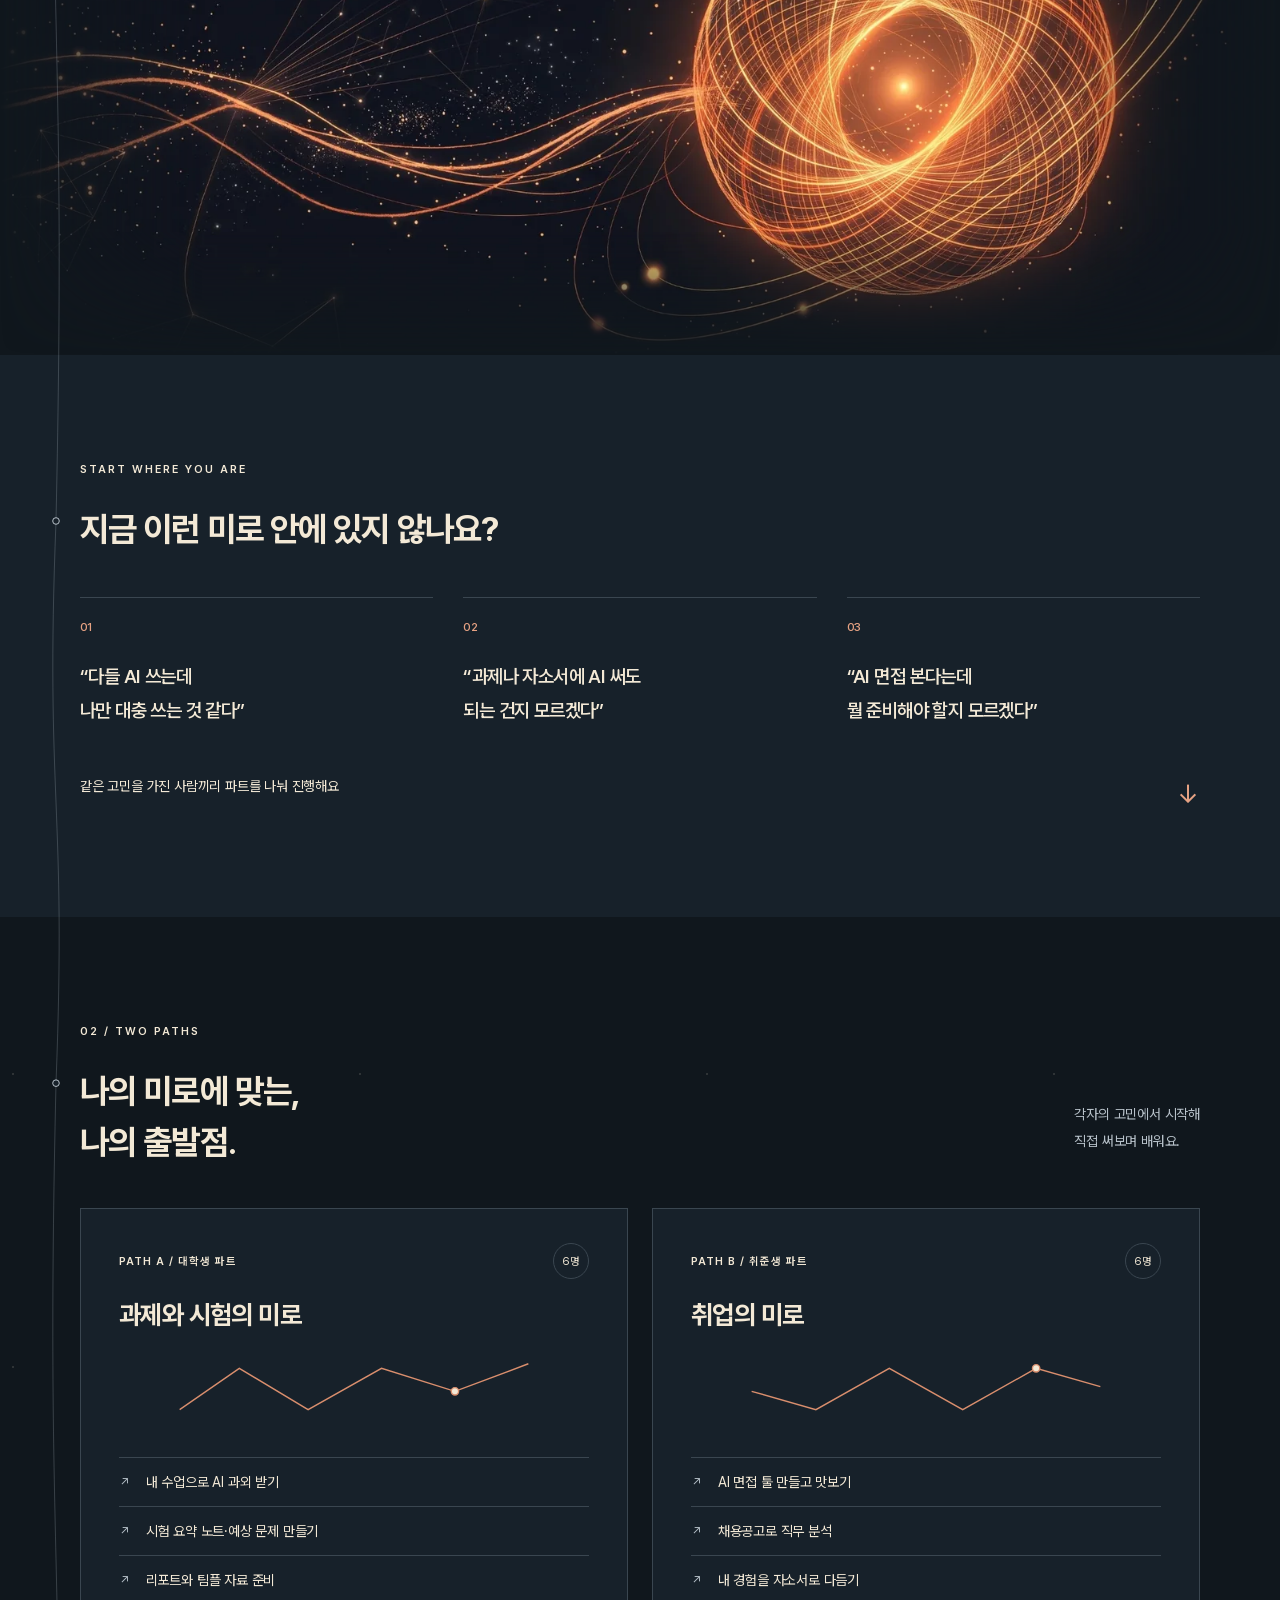
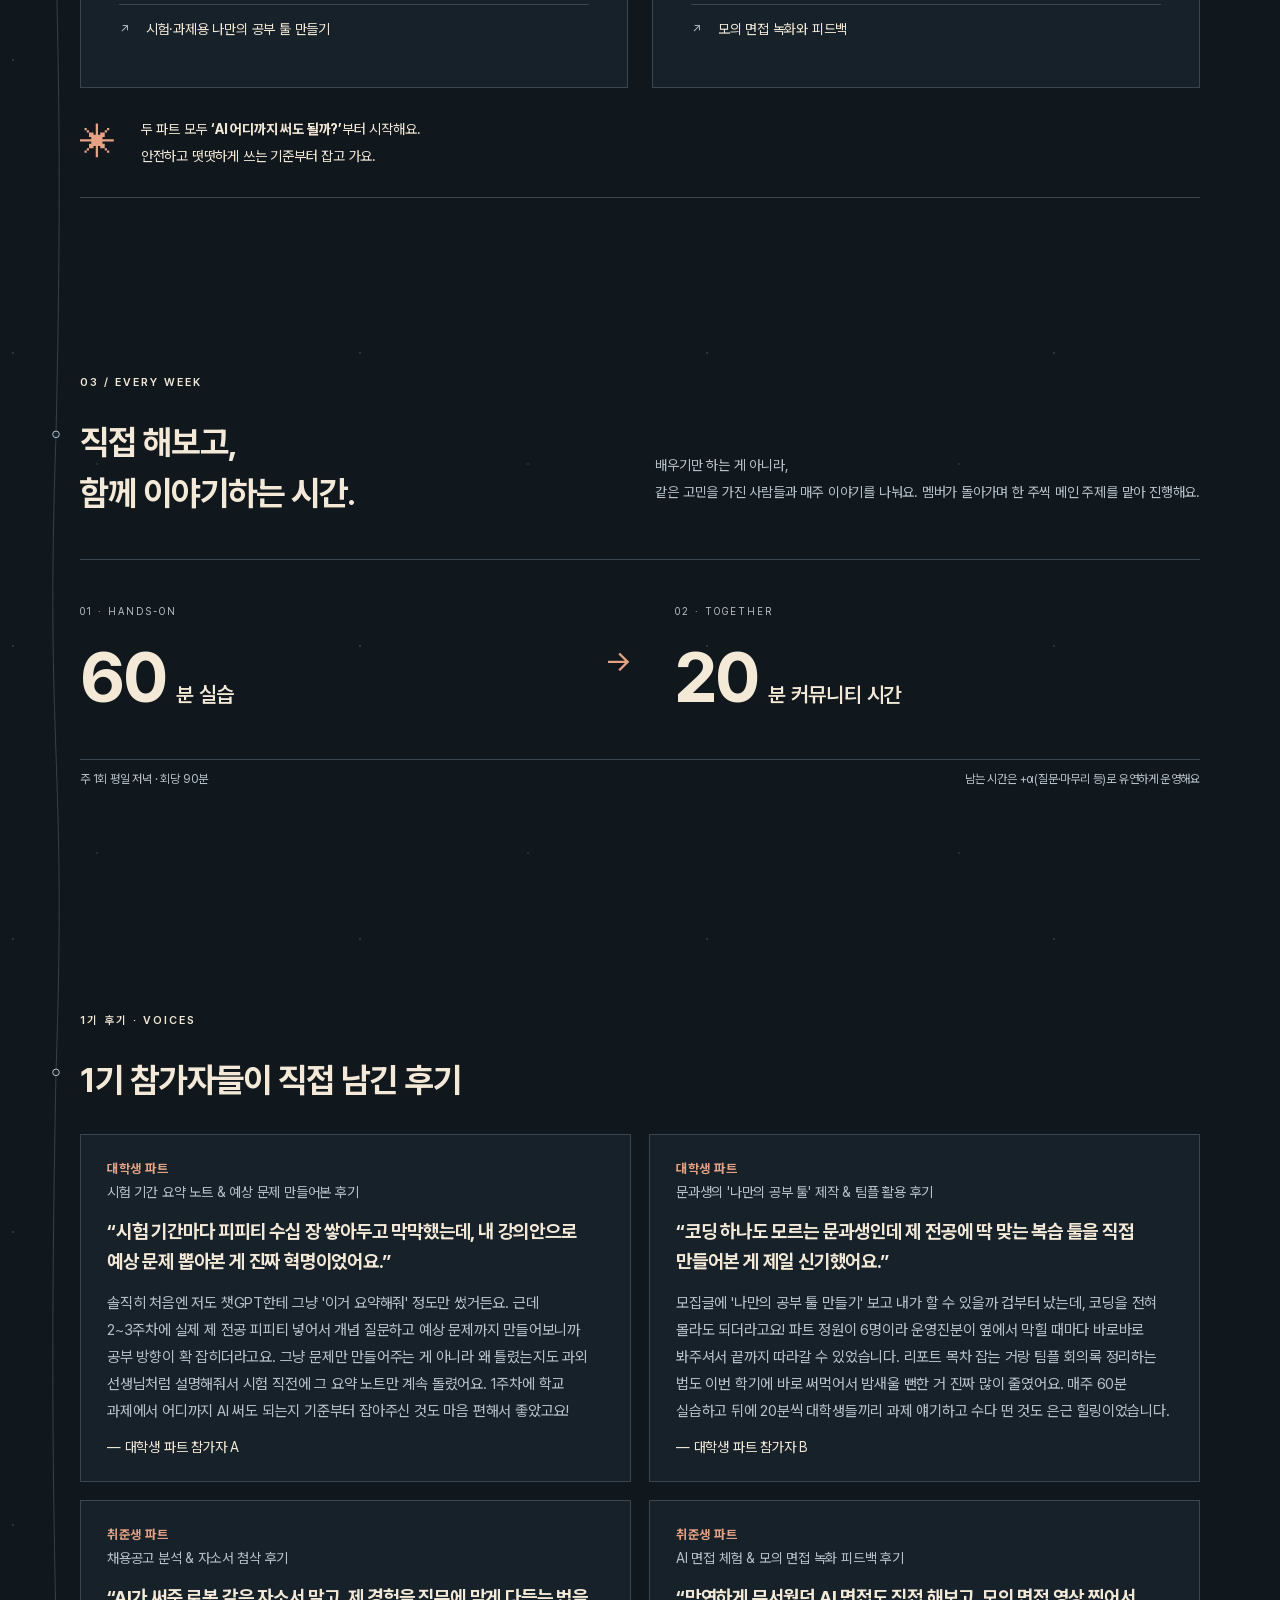
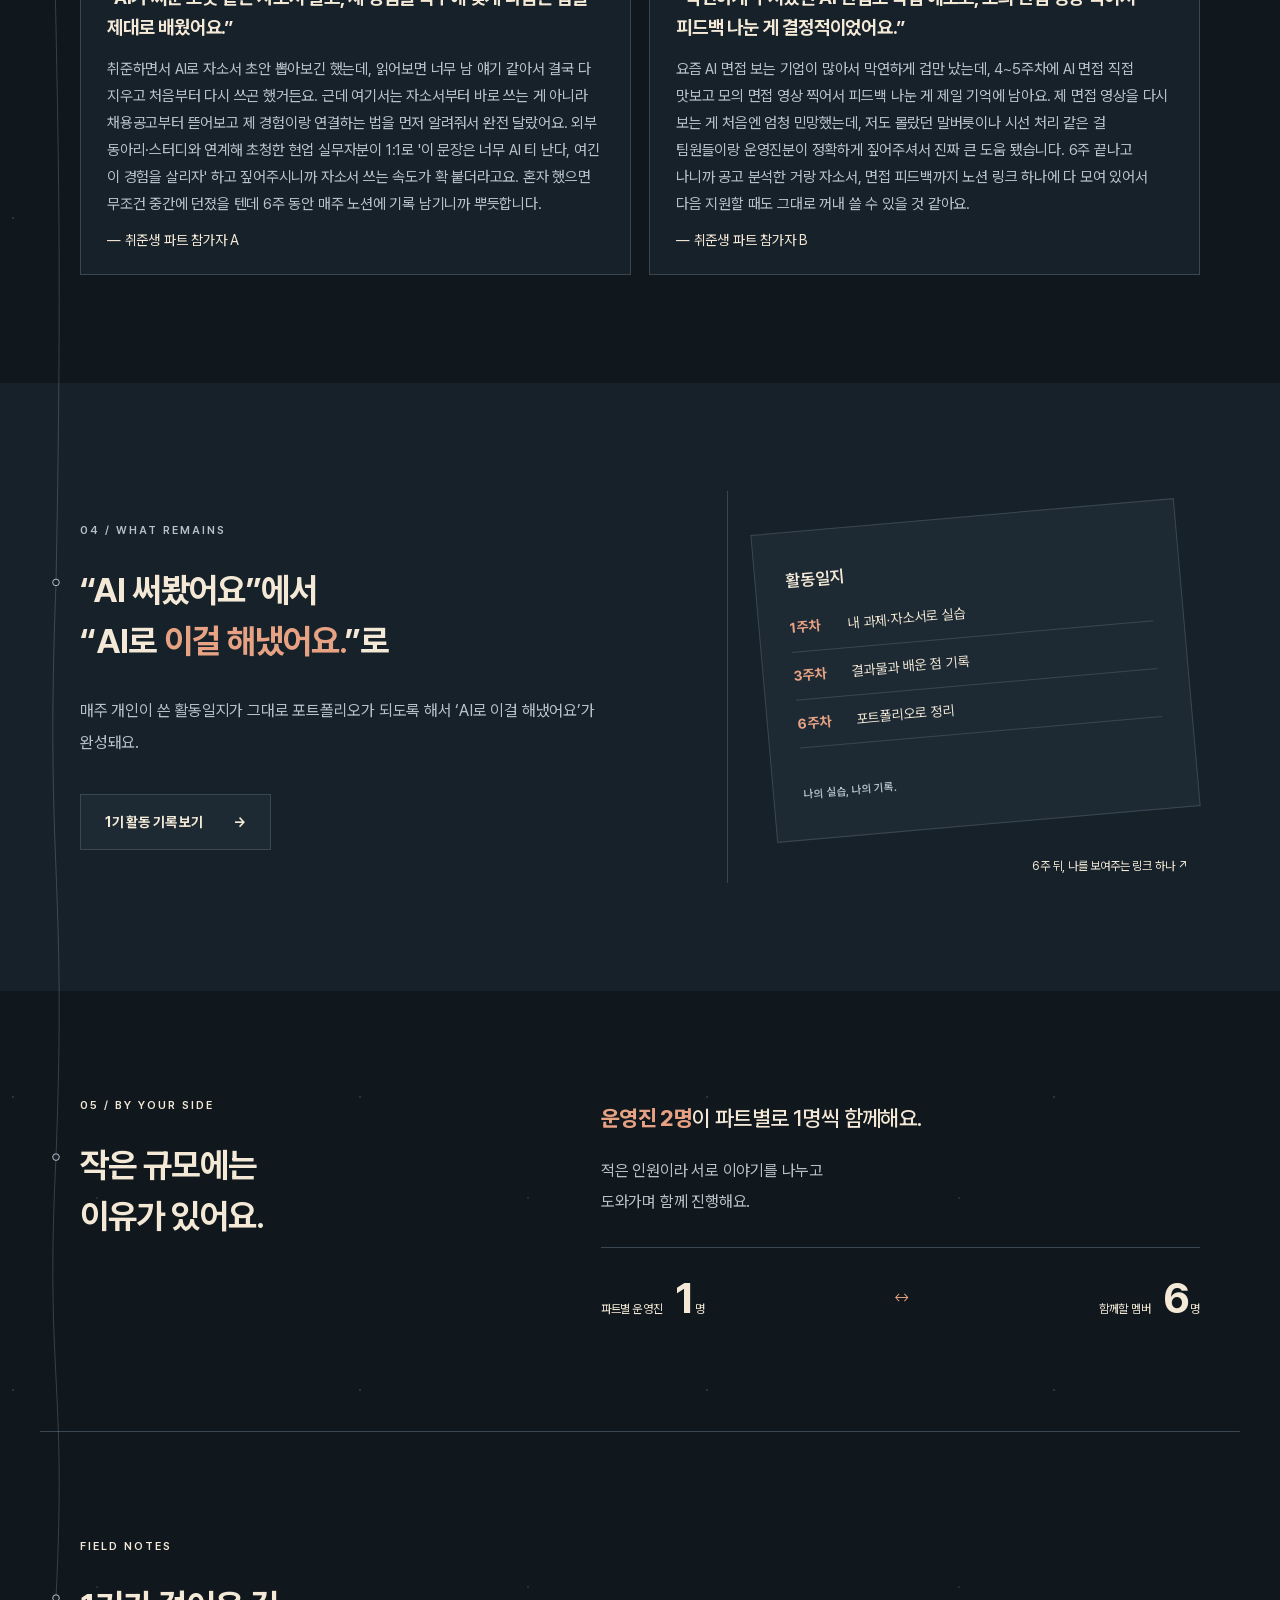
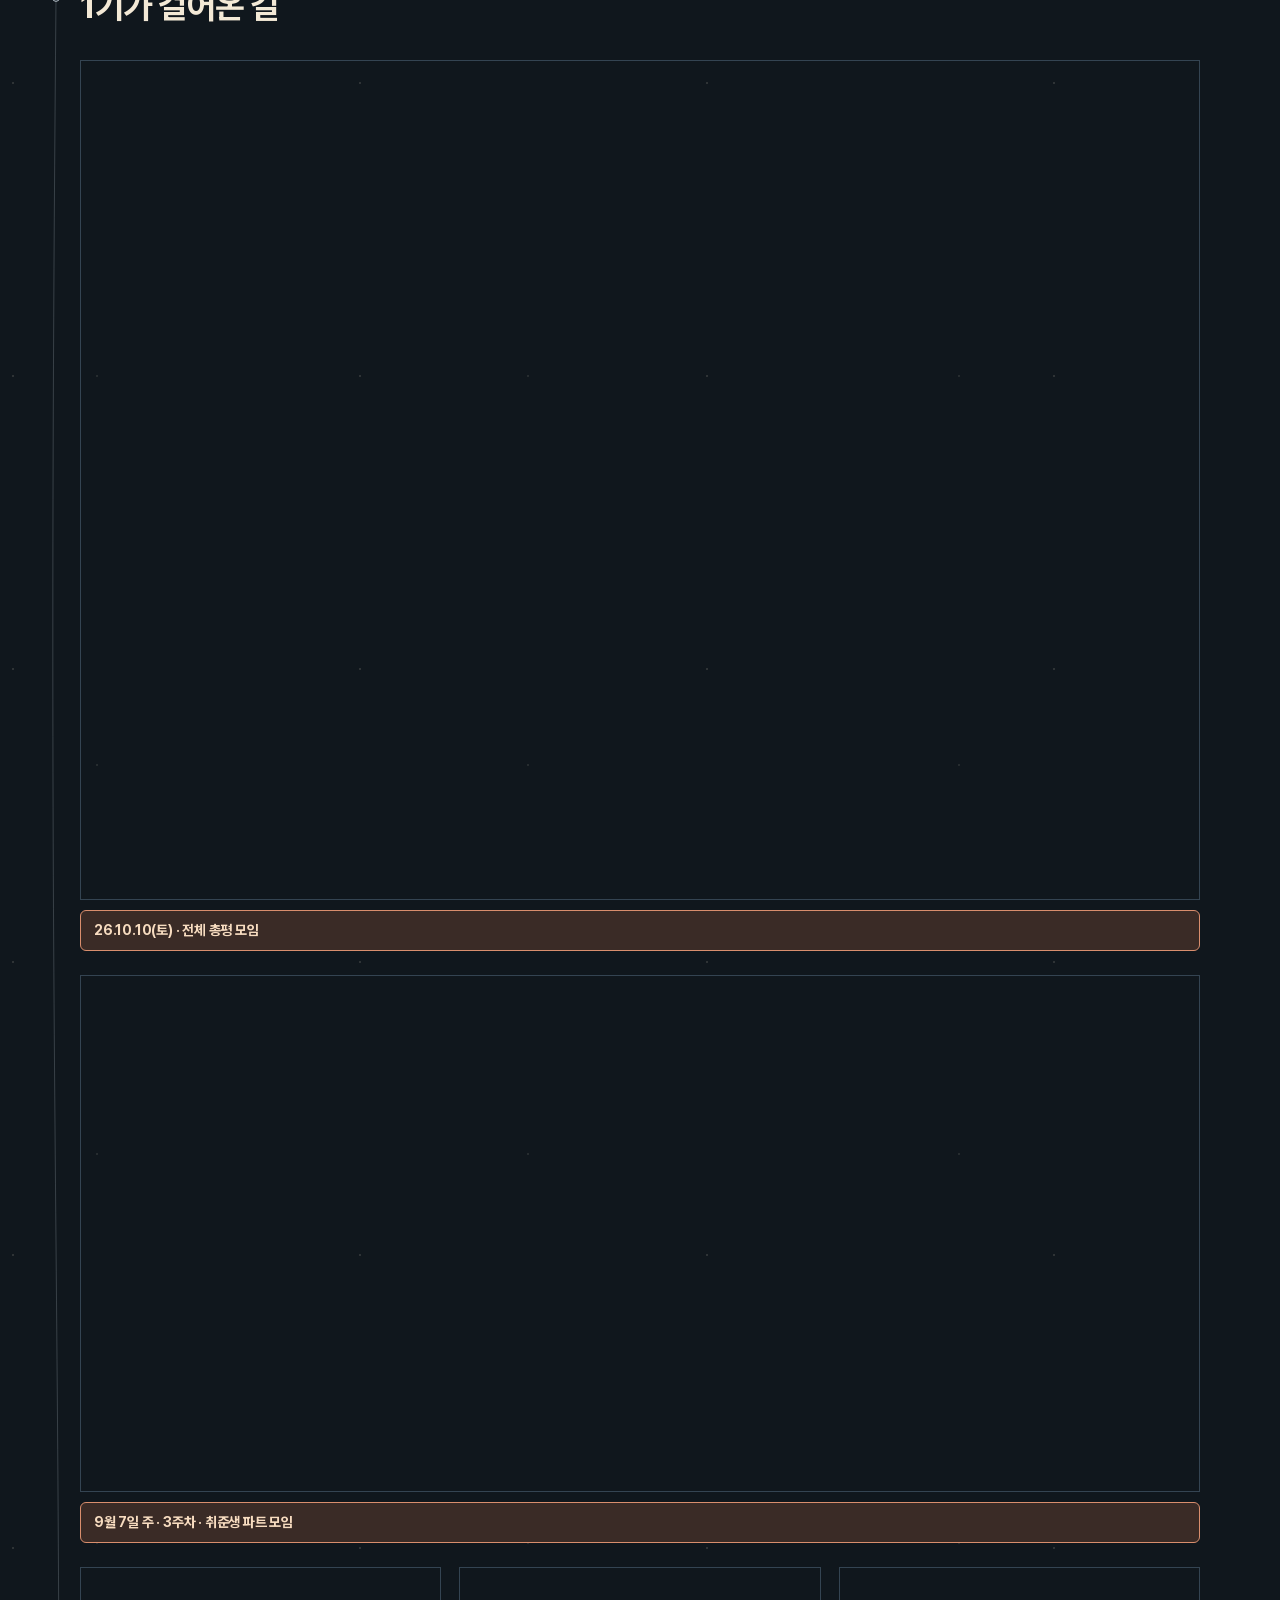
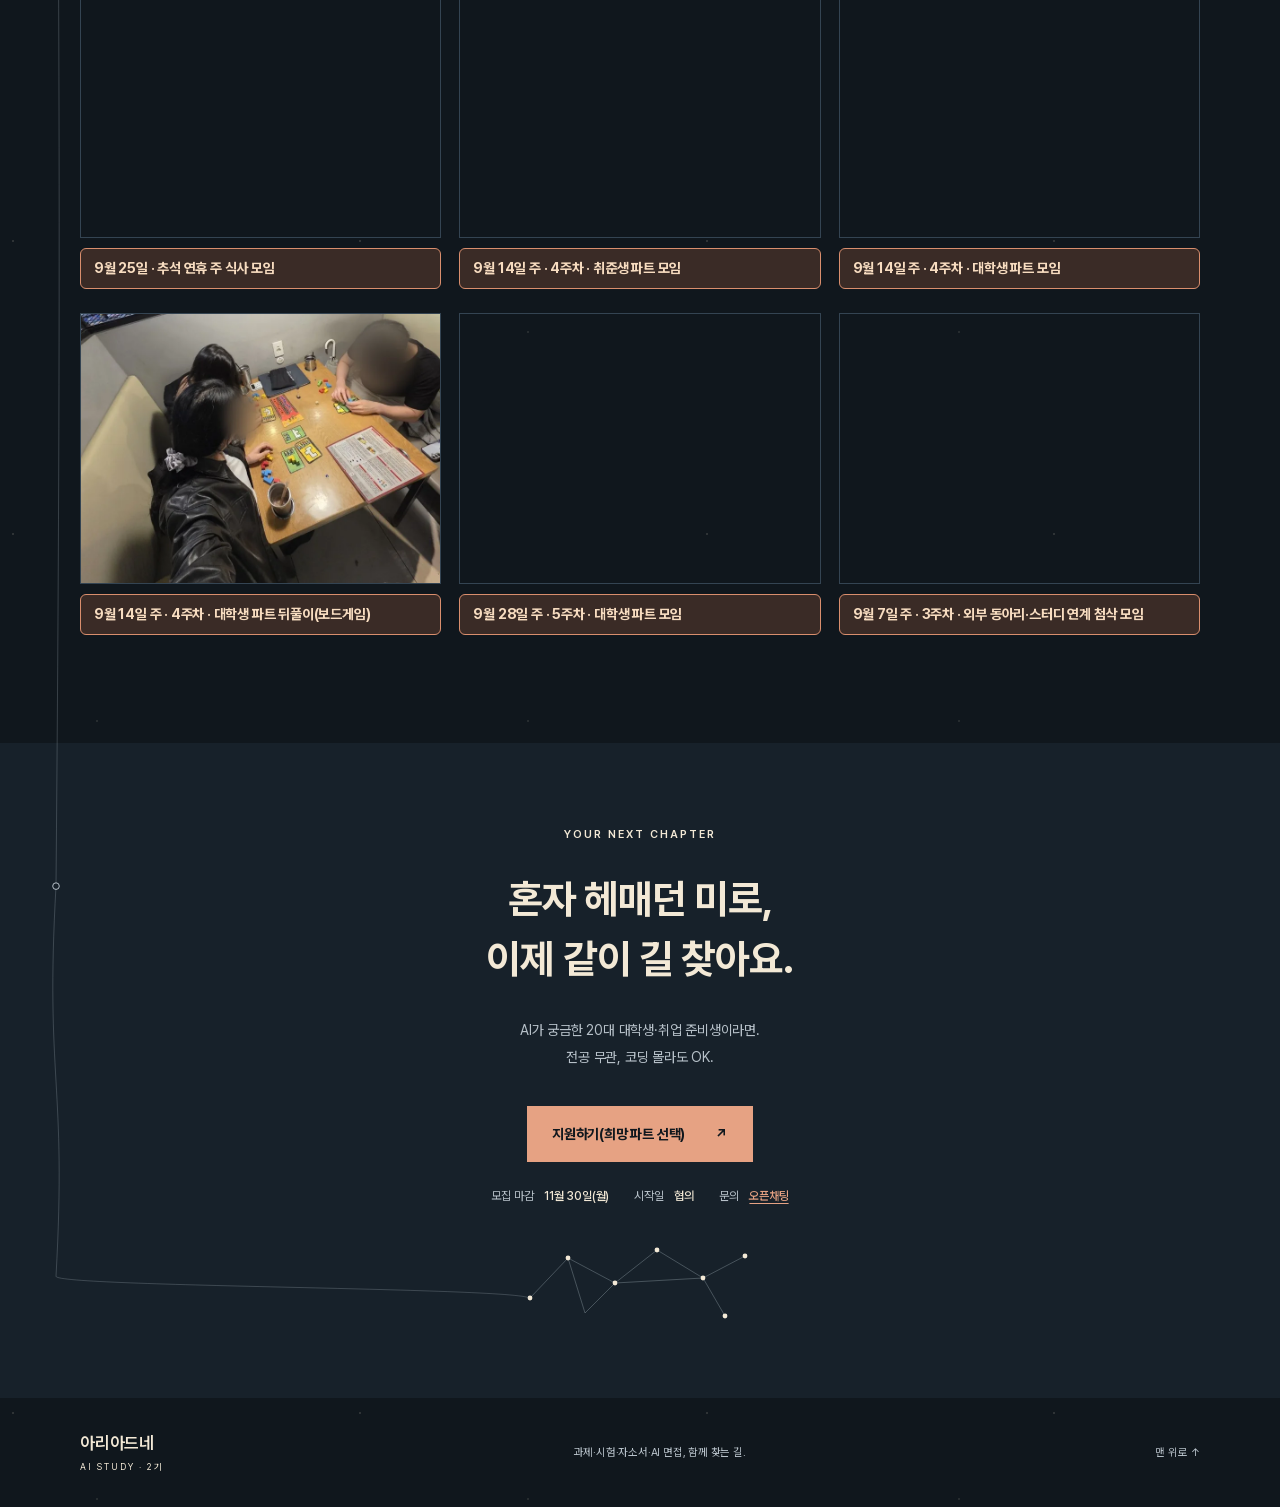
==== commit c29b2047: "Add files via upload" ====
--- a/index.html
+++ b/index.html
@@ -1,6 +1,6 @@
 <!doctype html>
 <html lang="ko"><head><meta charset="utf-8"><meta name="viewport" content="width=device-width,initial-scale=1"><meta name="theme-color" content="#10171D"><title>AI 스터디 아리아드네 2기</title><meta name="description" content="과제·시험·자소서·AI 면접, 6주 동안 AI로 같이 길 찾아요. AI가 궁금한 20대 대학생·취업 준비생을 위한 아리아드네 2기."><link rel="icon" href="assets/constellation.svg"><link rel="preload" href="fonts/PretendardVariable.woff2" as="font" type="font/woff2" crossorigin><link rel="stylesheet" href="style.css"><link rel="stylesheet" href="night.css"><meta property="og:type" content="website"><meta property="og:title" content="AI 스터디 아리아드네 2기"><meta property="og:description" content="과제·시험·자소서·AI 면접, 6주 동안 AI로 같이 길 찾아요"><meta property="og:url" content="https://ariadne-study.vercel.app/"><meta property="og:image" content="https://ariadne-study.vercel.app/assets/ariadne-stars-og.png"><meta property="og:image:width" content="1920"><meta property="og:image:height" content="1080"><meta name="twitter:card" content="summary_large_image"><meta name="twitter:image" content="https://ariadne-study.vercel.app/assets/ariadne-stars-og.png"></head>
-<body><a class="skip" href="#main">본문 바로가기</a><header><a class="brand" href="#"><svg viewBox="0 0 40 40" aria-hidden="true"><path d="M4 25L7 16L13 10L20 8L27 10L33 16L36 25"/><circle cx="4" cy="25" r="1.8"/><circle cx="7" cy="16" r="1.8"/><circle cx="13" cy="10" r="1.8"/><circle cx="20" cy="8" r="1.8"/><circle cx="27" cy="10" r="1.8"/><circle cx="33" cy="16" r="1.8"/><circle cx="36" cy="25" r="1.8"/></svg><span>아리아드네<small>AI STUDY · 02</small></span></a><nav aria-label="주 메뉴"><a href="#parts">두 개의 파트</a><a href="#how">진행 방식</a><a href="#team">운영진</a></nav><a class="header-apply" data-apply href="#apply-form">2기 지원하기 <span>↗</span></a></header>
+<body><a class="skip" href="#main">본문 바로가기</a><header><a class="brand" href="#"><svg viewBox="0 0 40 40" aria-hidden="true"><path d="M4 25L7 16L13 10L20 8L27 10L33 16L36 25"/><circle cx="4" cy="25" r="1.8"/><circle cx="7" cy="16" r="1.8"/><circle cx="13" cy="10" r="1.8"/><circle cx="20" cy="8" r="1.8"/><circle cx="27" cy="10" r="1.8"/><circle cx="33" cy="16" r="1.8"/><circle cx="36" cy="25" r="1.8"/></svg><span>아리아드네<small>AI STUDY · 02</small></span></a><nav aria-label="주 메뉴"><a href="#parts">두 개의 파트</a><a href="#how">진행 방식</a><a href="#team">운영진</a></nav></header>
 <main id="main"><svg id="journey" aria-hidden="true"><defs><filter id="thread-blur" x="-100%" y="-10%" width="300%" height="120%"><feGaussianBlur stdDeviation="9"/></filter></defs><path id="journey-track"/><path id="journey-glow"/><path id="journey-thread"/><g id="journey-stars"></g></svg><section class="hero wrap"><div class="hero-copy"><p class="eyebrow"><span class="dot"></span> AI 스터디 아리아드네 2기</p><h1>복잡한 미로 앞에,<br>우리에게 필요한 건<br><em>한 가닥의 실.</em></h1><p class="hero-sub">과제·시험·자소서·AI 면접,<br>6주 동안 AI로 같이 길 찾아요</p><div class="hero-actions"><a class="button" data-apply href="#apply-form">지원하기(희망 파트 선택) <span>↗</span></a><a class="text-link" href="#empathy">커리큘럼·운영 방식 자세히 보기 <span>↓</span></a></div><p class="hero-note">전공 무관 · 코딩 몰라도 OK</p></div><div class="hero-art" aria-hidden="true"><div class="art-caption">FIND YOUR OWN WAY.<span>ARIADNE / SECOND CHAPTER</span></div><svg class="sky-map" viewBox="0 0 540 540" fill="none" aria-hidden="true"><g class="constellation-lines"><path d="M40 250L110 120L235 185L310 85L455 150L420 365L280 330L235 185L110 120M40 250L170 350L235 185M170 350L280 330L455 150M310 85L235 185"/></g><path class="sky-glow" d="M40 250L170 350L235 185L280 330L420 365"/><path class="sky-thread" d="M40 250L170 350L235 185L280 330L420 365"/><g class="sky-stars"><circle cx="40" cy="250" r="2"/><circle cx="235" cy="185" r="3.6"/><circle cx="310" cy="85" r="2"/><circle cx="455" cy="150" r="2.5"/><circle cx="420" cy="365" r="3"/><circle cx="280" cy="330" r="2.4"/><circle cx="170" cy="350" r="2.5"/></g><g class="star-cross"><path d="M223 185h24M235 173v24M412 365h16M420 357v16"/></g></svg><span class="art-label">미로는 달라도, 함께 찾는 길.</span></div></section>
 <div class="facts wrap"><div><span>함께할 사람</span><strong>20대 대학생·취업 준비생</strong></div><div><span>모집 인원</span><strong>대학생 6명 · 취준생 6명</strong></div><div><span>기간 · 일정</span><strong>6주 · 주 1회 평일 저녁 90분</strong><small>시작일 협의</small></div><div><span>장소 · 참가비</span><strong>스터디룸 · 참가비 0원</strong><small>스터디룸비만 1/N</small></div></div>
 <section class="story wrap section"><div class="section-index">01 / THE THREAD</div><div><h2>길을 대신 찾아주는 게 아니라,<br><span class="accent">실을 쥐는 법</span>을 함께 배워요.</h2><p class="body-copy">신화 속 아리아드네는 미궁 앞에 선 테세우스에게 실타래를 건네 길을 찾게 해줬어요. 지금 우리의 미로는 과제·시험·자소서·면접, 그리고 실타래는 AI예요. 아리아드네는 그 실을 제대로 쥐는 법을 같이 배우는 곳이에요.</p></div></section>
@@ -8,40 +8,38 @@
 <section class="empathy" id="empathy"><div class="wrap section"><p class="eyebrow">START WHERE YOU ARE</p><h2>지금 이런 미로 안에 있지 않나요?</h2><div class="worries"><p><span>01</span>“다들 AI 쓰는데<br>나만 대충 쓰는 것 같다”</p><p><span>02</span>“과제나 자소서에 AI 써도<br>되는 건지 모르겠다”</p><p><span>03</span>“AI 면접 본다는데<br>뭘 준비해야 할지 모르겠다”</p></div><p class="bridge">같은 고민을 가진 사람끼리 파트를 나눠 진행해요 <span>↓</span></p></div></section>
 <section class="wrap section connected" id="parts"><div class="section-heading"><div><p class="section-index">02 / TWO PATHS</p><h2>나의 미로에 맞는,<br>나의 출발점.</h2></div><p>각자의 고민에서 시작해<br>직접 써보며 배워요.</p></div><div class="part-grid"><article class="part student"><div class="part-top"><span>PATH A / 대학생 파트</span><b>6명</b></div><h3>과제와 시험의 미로</h3><svg viewBox="0 0 380 85" aria-hidden="true"><path d="M0 65L65 20L140 65L220 20L300 45L380 15"/><circle cx="300" cy="45" r="4"/></svg><ul><li>내 수업으로 AI 과외 받기</li><li>시험 요약 노트·예상 문제 만들기</li><li>리포트와 팀플 자료 준비</li><li>시험·과제용 나만의 공부 툴 만들기</li></ul></article><article class="part career"><div class="part-top"><span>PATH B / 취준생 파트</span><b>6명</b></div><h3>취업의 미로</h3><svg viewBox="0 0 380 85" aria-hidden="true"><path d="M0 45L70 65L150 20L230 65L310 20L380 40"/><circle cx="310" cy="20" r="4"/></svg><ul><li>AI 면접 툴 만들고 맛보기</li><li>채용공고로 직무 분석</li><li>내 경험을 자소서로 다듬기</li><li>모의 면접 녹화와 피드백</li></ul></article></div><div class="shared"><span class="knot">✳</span><p>두 파트 모두 <strong>‘AI 어디까지 써도 될까?’</strong>부터 시작해요.<br>안전하고 떳떳하게 쓰는 기준부터 잡고 가요.</p></div></section>
 <section class="wrap section connected" id="how"><div class="section-heading"><div><p class="section-index">03 / EVERY WEEK</p><h2>직접 해보고,<br>함께 이야기하는 시간.</h2></div><p>배우기만 하는 게 아니라,<br>같은 고민을 가진 사람들과 매주 이야기를 나눠요. 멤버가 돌아가며 한 주씩 메인 주제를 맡아 진행해요.</p></div><div class="weekly"><div><span>01 · HANDS-ON</span><h3><b>60</b>분 실습</h3></div><span class="flow-arrow">→</span><div><span>02 · TOGETHER</span><h3><b>20</b>분 커뮤니티 시간</h3></div></div><p class="schedule-note">주 1회 평일 저녁 · 회당 90분 <span>남는 시간은 +α(질문·마무리 등)로 유연하게 운영해요</span></p></section>
-<section class="wrap section reviews" id="reviews" aria-labelledby="reviews-title"><p class="section-index">1기 후기 · VOICES</p><h2 id="reviews-title">1기 참가자들이 직접 남긴 후기</h2><p class="body-copy">1기 참가자가 직접 쓴 후기예요. 이름은 밝히지 않고 파트만 표기했어요.</p><div class="review-grid" id="review-grid"></div></section>
-<section class="record" id="records"><div class="wrap section record-grid"><div><p class="section-index">04 / WHAT REMAINS</p><h2>“AI 써봤어요”에서<br>“AI로 <em>이걸 해냈어요.</em>”로</h2><p class="body-copy">매주 노션에 쓴 활동일지가 그대로 포트폴리오가 돼요. ‘AI 써봤어요’가 아니라 ‘AI로 이걸 해냈어요’를 링크 하나로 보여줄 수 있어요.</p><a class="button light" data-notion href="activity.html">1기 활동 기록 보기 <span>→</span></a></div><div class="record-art"><div class="record-lines"><span>활동일지</span><p class="rl-row"><b>1주차</b>내 과제·자소서로 실습</p><p class="rl-row"><b>3주차</b>결과물과 배운 점 기록</p><p class="rl-row"><b>6주차</b>포트폴리오로 정리</p><span>나의 실습, 나의 기록.</span></div><div class="record-tag">6주 뒤, 나를 보여주는 링크 하나 ↗</div></div></div></section>
-<section class="wrap section team connected" id="team"><div><p class="section-index">05 / BY YOUR SIDE</p><h2>작은 규모에는<br>이유가 있어요.</h2></div><div><p class="team-lead"><strong>운영진 2명</strong>이 파트별로 1명씩 함께해요.</p><p class="body-copy">한 명씩 제대로 봐드리려고<br>파트별 6명만 받아요.</p><div class="team-ratio"><span>파트별 운영진 <b>1</b>명</span><span class="accent">↔</span><span>함께할 멤버 <b>6</b>명</span></div></div></section>
+<section class="wrap section reviews" id="reviews" aria-labelledby="reviews-title"><p class="section-index">1기 후기 · VOICES</p><h2 id="reviews-title">1기 참가자들이 직접 남긴 후기</h2><div class="review-grid" id="review-grid"></div></section>
+<section class="record" id="records"><div class="wrap section record-grid"><div><p class="section-index">04 / WHAT REMAINS</p><h2>“AI 써봤어요”에서<br>“AI로 <em>이걸 해냈어요.</em>”로</h2><p class="body-copy">매주 개인이 쓴 활동일지가 그대로 포트폴리오가 되도록 해서 ‘AI로 이걸 해냈어요’가 완성돼요.</p><a class="button light" data-notion href="activity.html">1기 활동 기록 보기 <span>→</span></a></div><div class="record-art"><div class="record-lines"><span>활동일지</span><p class="rl-row"><b>1주차</b>내 과제·자소서로 실습</p><p class="rl-row"><b>3주차</b>결과물과 배운 점 기록</p><p class="rl-row"><b>6주차</b>포트폴리오로 정리</p><span>나의 실습, 나의 기록.</span></div><div class="record-tag">6주 뒤, 나를 보여주는 링크 하나 ↗</div></div></div></section>
+<section class="wrap section team connected" id="team"><div><p class="section-index">05 / BY YOUR SIDE</p><h2>작은 규모에는<br>이유가 있어요.</h2></div><div><p class="team-lead"><strong>운영진 2명</strong>이 파트별로 1명씩 함께해요.</p><p class="body-copy">적은 인원이라 서로 이야기를 나누고<br>도와가며 함께 진행해요.</p><div class="team-ratio"><span>파트별 운영진 <b>1</b>명</span><span class="accent">↔</span><span>함께할 멤버 <b>6</b>명</span></div></div></section>
 <section class="wrap section field-notes" id="field-notes" aria-labelledby="field-title">
   <p class="section-index">FIELD NOTES</p>
   <h2 id="field-title">1기가 걸어온 길</h2>
-  <p class="body-copy">아리아드네 1기 스터디 현장이에요.</p>
-  <div class="field-gallery">
+    <div class="field-gallery">
     <figure id="activity_01">
-      <img src="assets/field/activity_01.webp" width="1200" height="900" decoding="async" alt="아리아드네 1기 스터디 현장 사진">
+      <img src="assets/field/activity_01.webp" width="1200" height="900" decoding="async" alt="아리아드네 1기 26.10.10(토) · 전체 총평 모임 사진"><figcaption>26.10.10(토) · 전체 총평 모임</figcaption>
     </figure>
     <figure id="activity_02" class="wide">
-      <img src="assets/field/activity_02.webp" width="1200" height="554" loading="lazy" decoding="async" alt="아리아드네 1기 스터디 현장 사진">
+      <img src="assets/field/activity_02.webp" width="1200" height="554" loading="lazy" decoding="async" alt="아리아드네 1기 9월 7일 주 · 3주차 · 취준생 파트 모임 사진"><figcaption>9월 7일 주 · 3주차 · 취준생 파트 모임</figcaption>
     </figure>
     <figure id="activity_03">
-      <img src="assets/field/activity_03.webp" width="800" height="600" loading="lazy" decoding="async" alt="아리아드네 1기 스터디 현장 사진">
+      <img src="assets/field/activity_03.webp" width="800" height="600" loading="lazy" decoding="async" alt="아리아드네 1기 9월 25일 · 추석 연휴 주 식사 모임 사진"><figcaption>9월 25일 · 추석 연휴 주 식사 모임</figcaption>
     </figure>
     <figure id="activity_04">
-      <img src="assets/field/activity_04.webp" width="800" height="600" loading="lazy" decoding="async" alt="아리아드네 1기 스터디 현장 사진">
+      <img src="assets/field/activity_04.webp" width="800" height="600" loading="lazy" decoding="async" alt="아리아드네 1기 9월 14일 주 · 4주차 · 취준생 파트 모임 사진"><figcaption>9월 14일 주 · 4주차 · 취준생 파트 모임</figcaption>
     </figure>
     <figure id="activity_05">
-      <img src="assets/field/activity_05.webp" width="800" height="600" loading="lazy" decoding="async" alt="아리아드네 1기 스터디 현장 사진">
+      <img src="assets/field/activity_05.webp" width="800" height="600" loading="lazy" decoding="async" alt="아리아드네 1기 9월 14일 주 · 4주차 · 대학생 파트 모임 사진"><figcaption>9월 14일 주 · 4주차 · 대학생 파트 모임</figcaption>
     </figure>
     <figure id="activity_06">
-      <img src="assets/field/activity_06.webp" width="800" height="600" loading="lazy" decoding="async" alt="아리아드네 1기 스터디 현장 사진">
+      <img src="assets/field/activity_06.webp" width="800" height="600" loading="lazy" decoding="async" alt="아리아드네 1기 9월 14일 주 · 4주차 · 대학생 파트 뒤풀이(보드게임) 사진"><figcaption>9월 14일 주 · 4주차 · 대학생 파트 뒤풀이(보드게임)</figcaption>
     </figure>
     <figure id="activity_07">
-      <img src="assets/field/activity_07.webp" width="800" height="600" loading="lazy" decoding="async" alt="아리아드네 1기 스터디 현장 사진">
+      <img src="assets/field/activity_07.webp" width="800" height="600" loading="lazy" decoding="async" alt="아리아드네 1기 9월 28일 주 · 5주차 · 대학생 파트 모임 사진"><figcaption>9월 28일 주 · 5주차 · 대학생 파트 모임</figcaption>
     </figure>
     <figure id="activity_08">
-      <img src="assets/field/activity_08.webp" width="800" height="600" loading="lazy" decoding="async" alt="아리아드네 1기 스터디 현장 사진">
+      <img src="assets/field/activity_08.webp" width="800" height="600" loading="lazy" decoding="async" alt="아리아드네 1기 9월 7일 주 · 3주차 · 외부 동아리·스터디 연계 첨삭 모임 사진"><figcaption>9월 7일 주 · 3주차 · 외부 동아리·스터디 연계 첨삭 모임</figcaption>
     </figure>
   </div>
-  <p class="field-notice">아리아드네 1기 모임 사진이에요. 참여자 얼굴은 블러 처리했어요.</p>
-</section>
+  </section>
 <section class="final-cta" id="apply"><div class="wrap"><p class="eyebrow">YOUR NEXT CHAPTER</p><h2>혼자 헤매던 미로,<br>이제 같이 길 찾아요.</h2><p>AI가 궁금한 20대 대학생·취업 준비생이라면.<br>전공 무관, 코딩 몰라도 OK.</p><a class="button" data-apply href="#apply-form">지원하기(희망 파트 선택) <span>↗</span></a><div class="closing-info"><span>모집 마감 <strong>11월 30일(월)</strong></span><span>시작일 <strong>협의</strong></span><span>문의 <strong><a href="https://open.kakao.com/o/sSO8P9Wi" target="_blank" rel="noopener noreferrer">오픈채팅</a></strong></span></div><svg class="arrival-map" viewBox="0 0 240 90" aria-hidden="true"><path d="M10 60L48 20L95 45L137 12L183 40L225 18M48 20L65 75L95 45L183 40L205 78"/><circle cx="10" cy="60" r="2.4"/><circle cx="48" cy="20" r="2.4"/><circle cx="95" cy="45" r="2.4"/><circle cx="137" cy="12" r="2.4"/><circle cx="183" cy="40" r="2.4"/><circle cx="225" cy="18" r="2.4"/><circle cx="205" cy="78" r="2.4"/></svg></div></section></main>
 <footer class="wrap"><a class="footer-brand" href="#">아리아드네 <span>AI STUDY · 2기</span></a><p>과제·시험·자소서·AI 면접, 함께 찾는 길.</p><a href="#">맨 위로 ↑</a></footer><dialog id="notice"><button id="close-notice" aria-label="안내 닫기">×</button><p class="eyebrow">아리아드네 2기</p><h2 id="notice-title"></h2><p id="notice-copy"></p><button class="button" id="notice-ok">확인</button></dialog><script src="script.js"></script><script src="reviews.js"></script><script src="journey.js"></script></body></html>
--- a/night.css
+++ b/night.css
@@ -59,3 +59,6 @@
 .record-lines span:first-child { margin-bottom: 14px; }
 
 .closing-info a { color: var(--accent); text-decoration: underline; text-underline-offset: 3px; }
+
+/* 사진 날짜 설명: 따뜻한 상자 */
+.field-gallery figcaption { display: block; margin-top: 10px; padding: 9px 13px; background: #3a2b26; border: 1px solid #d98e6d; border-radius: 6px; color: #f7dcc0; font-size: 14px; font-weight: 700; line-height: 1.5; }
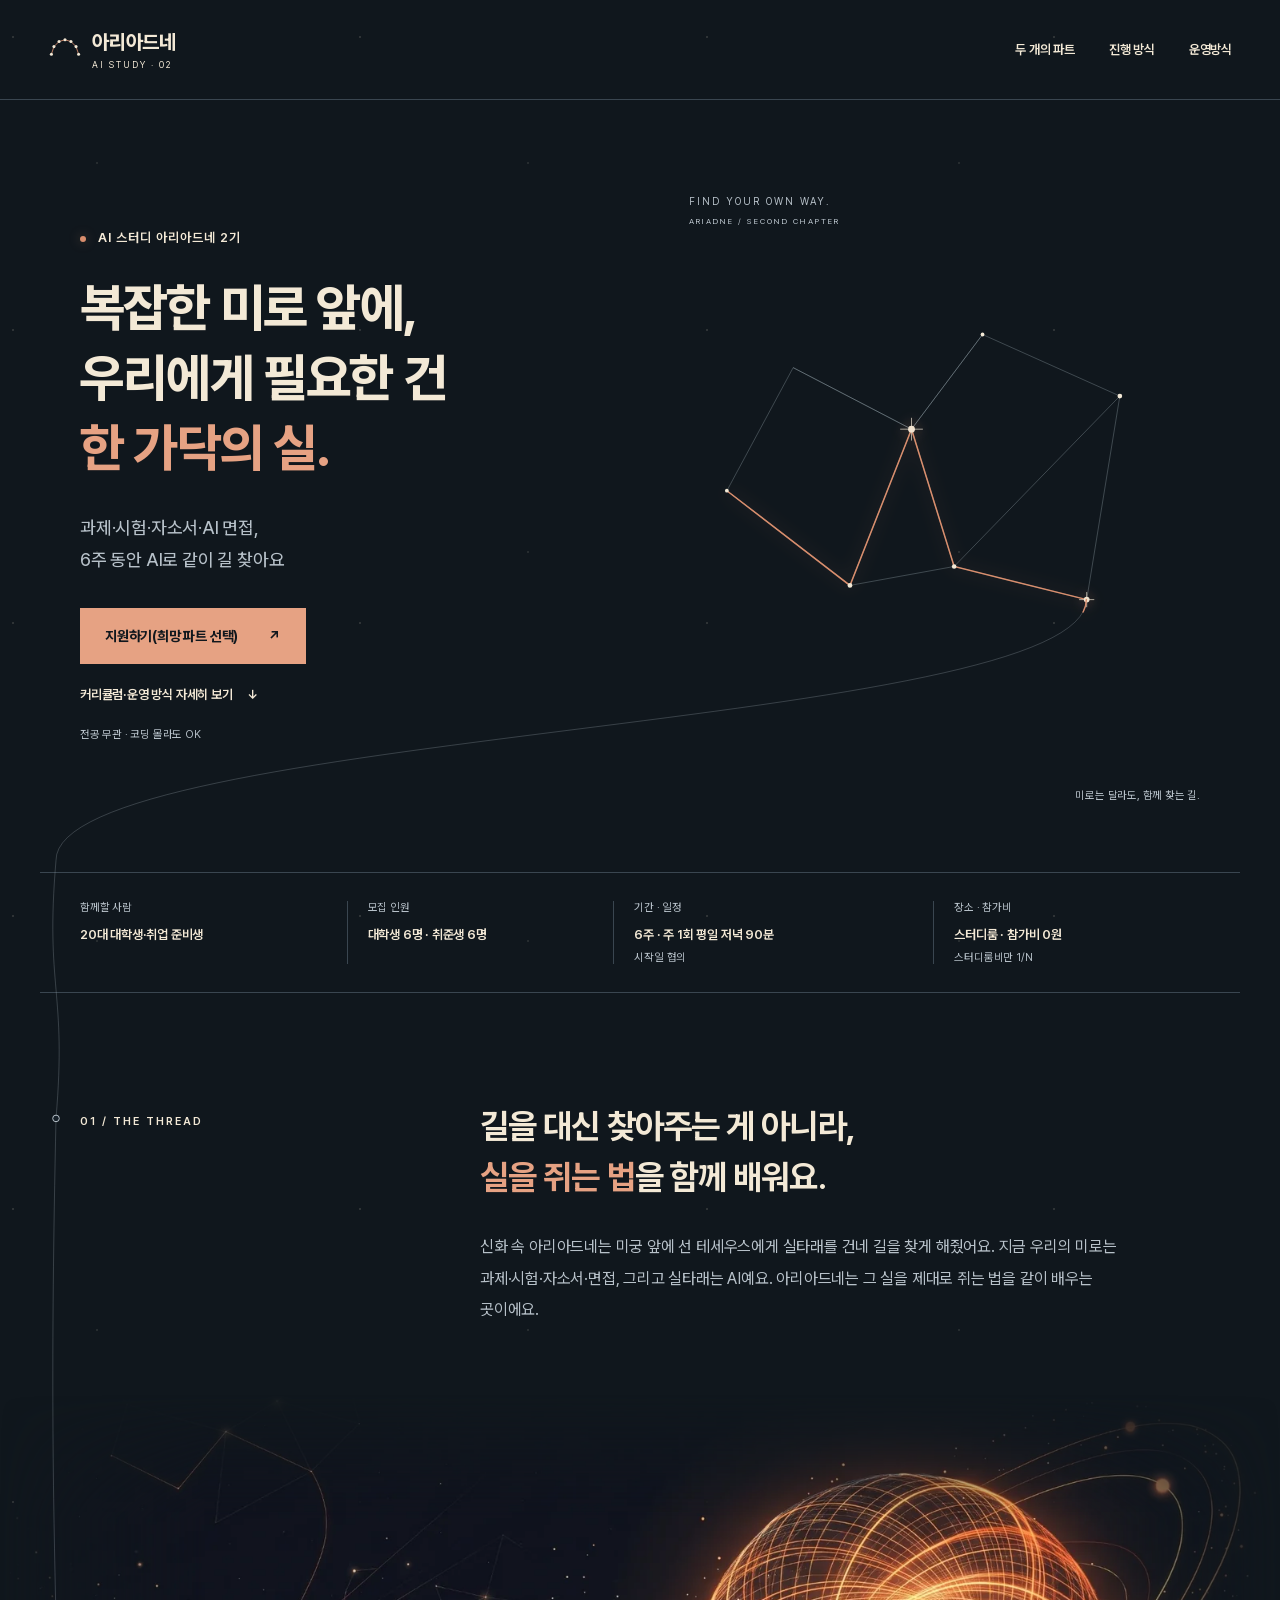
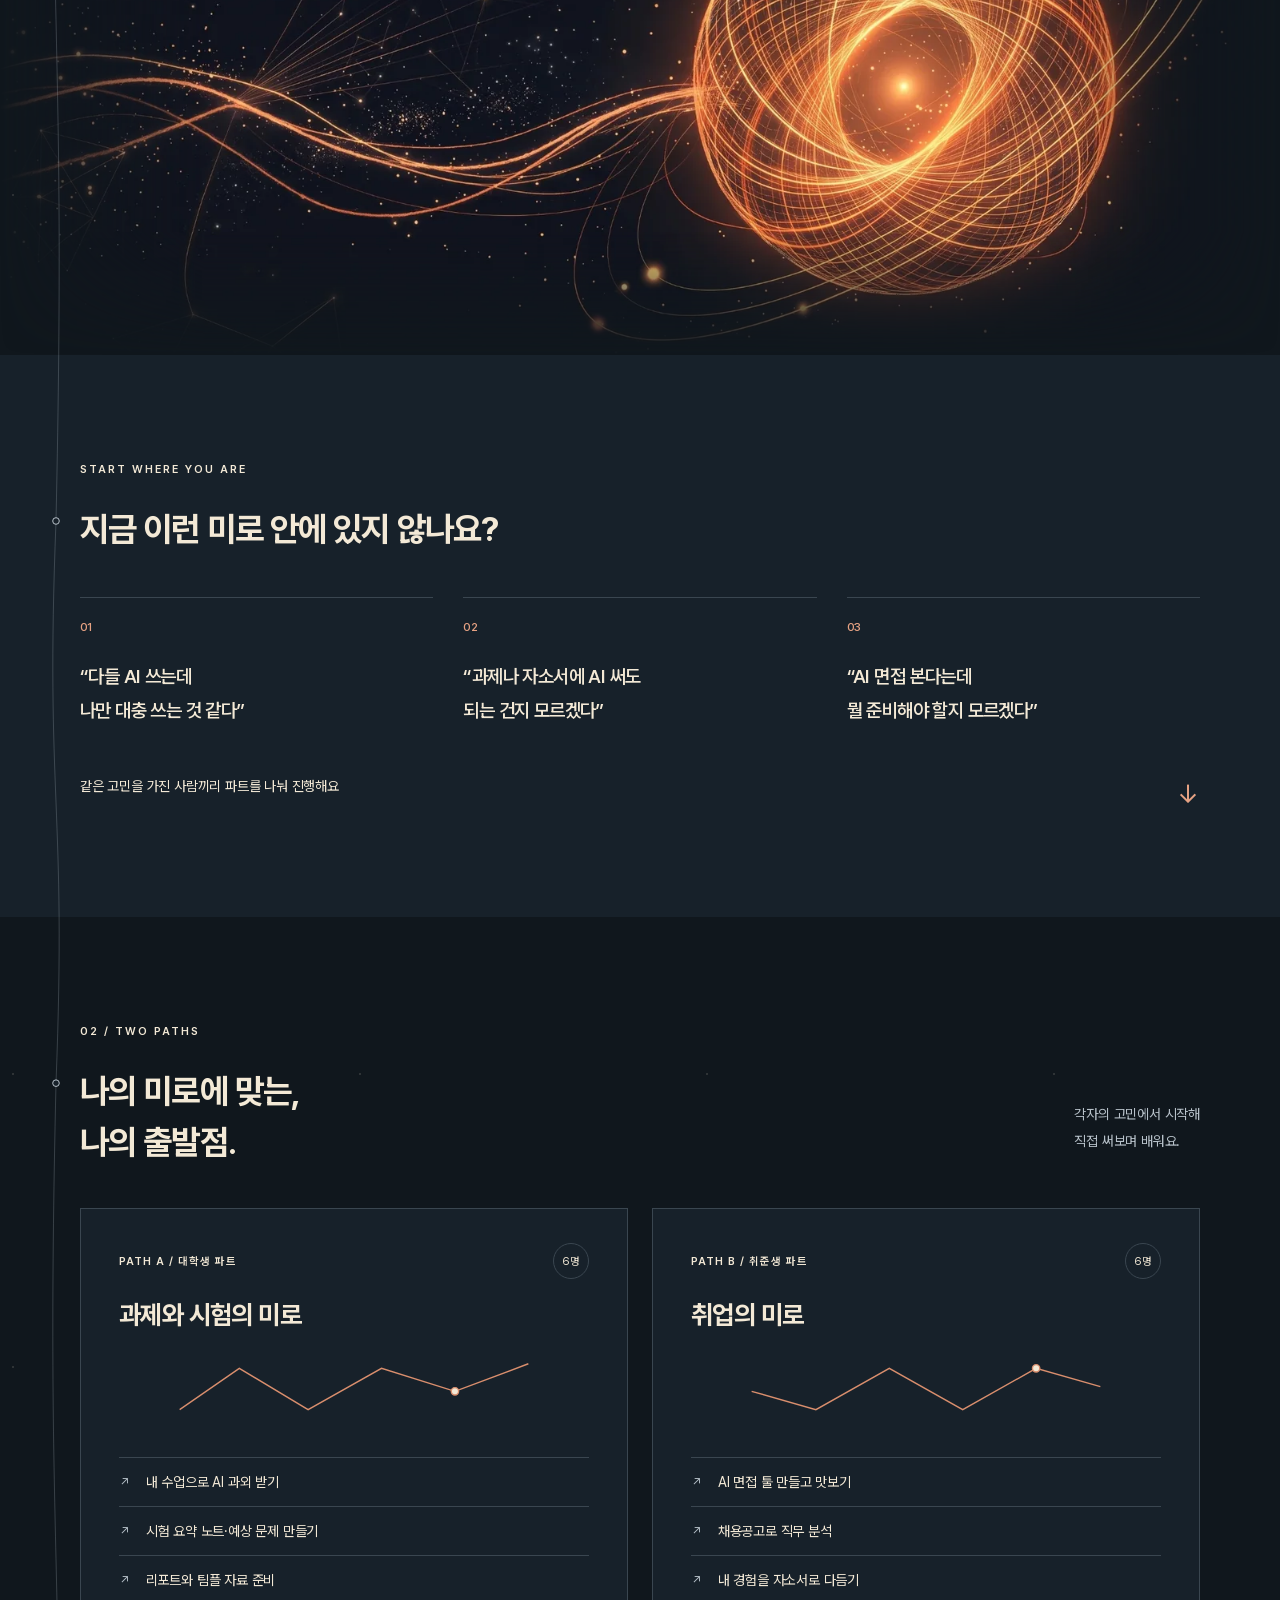
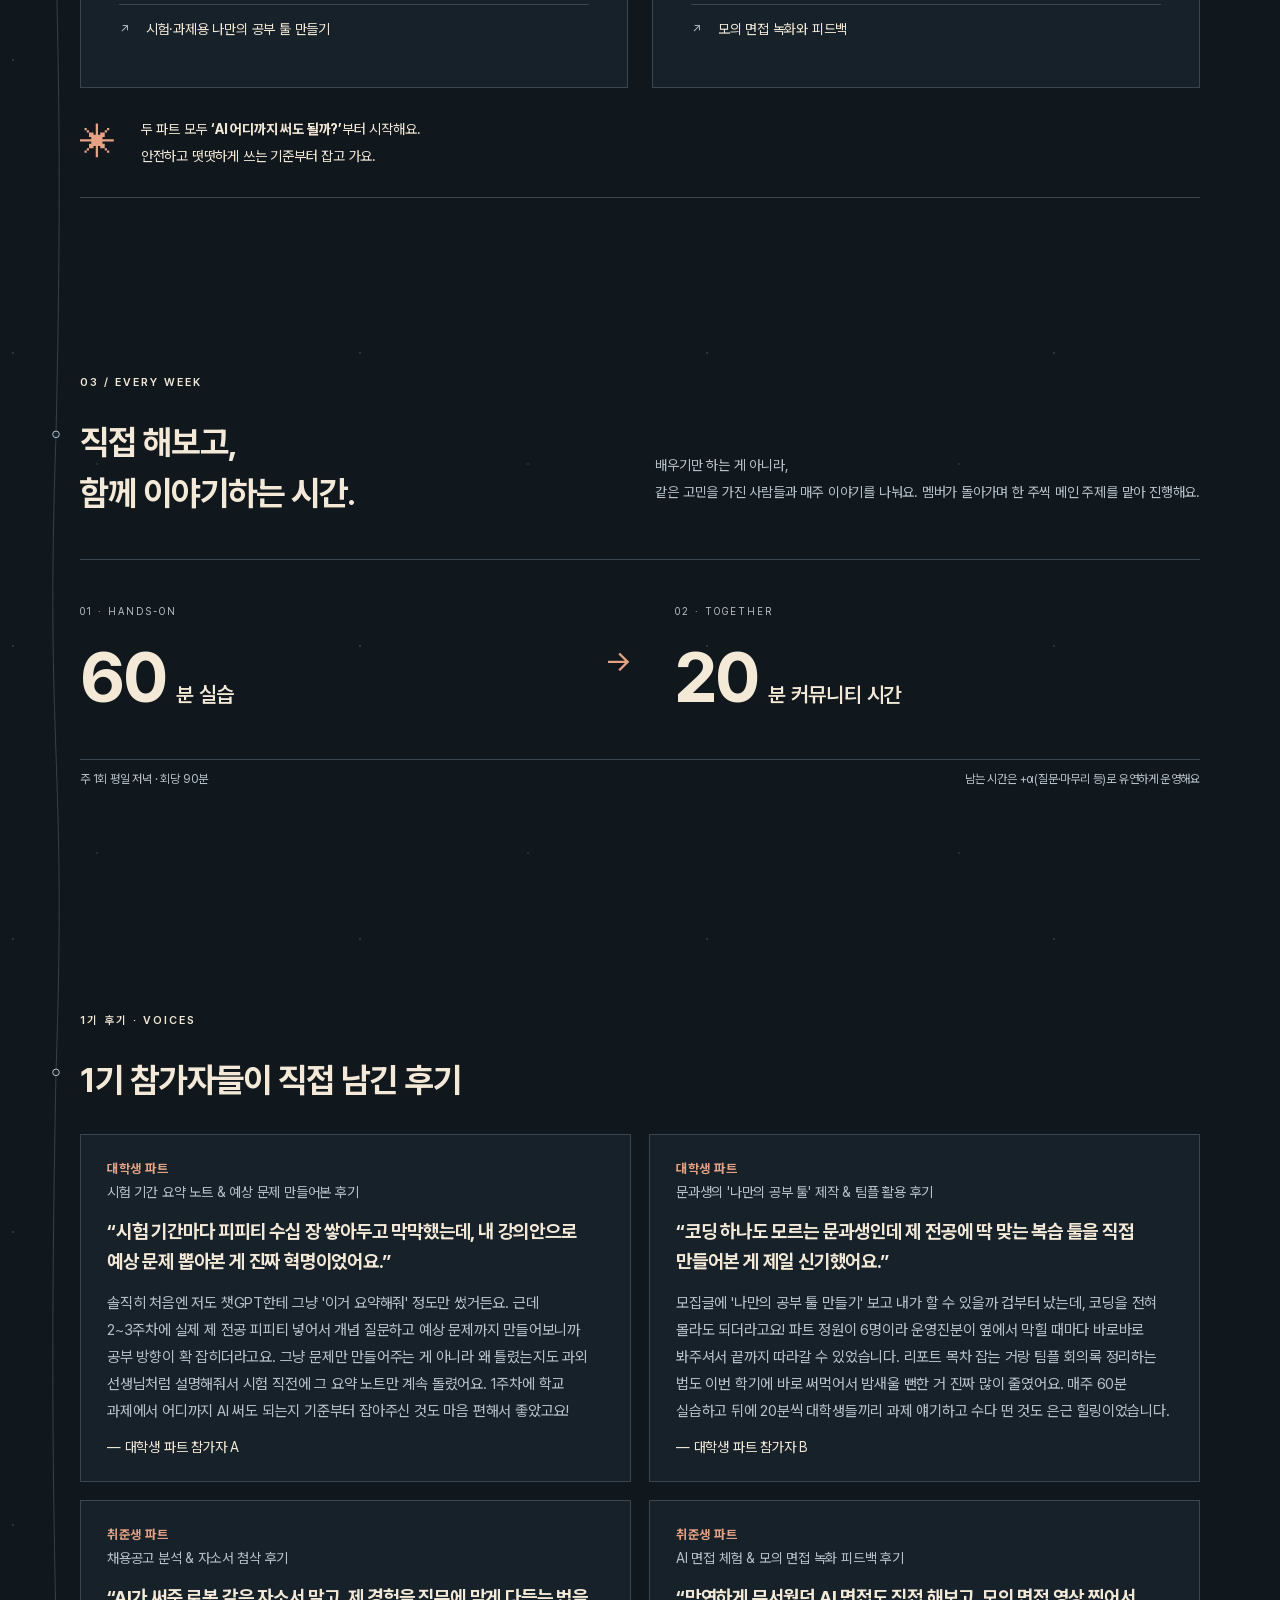
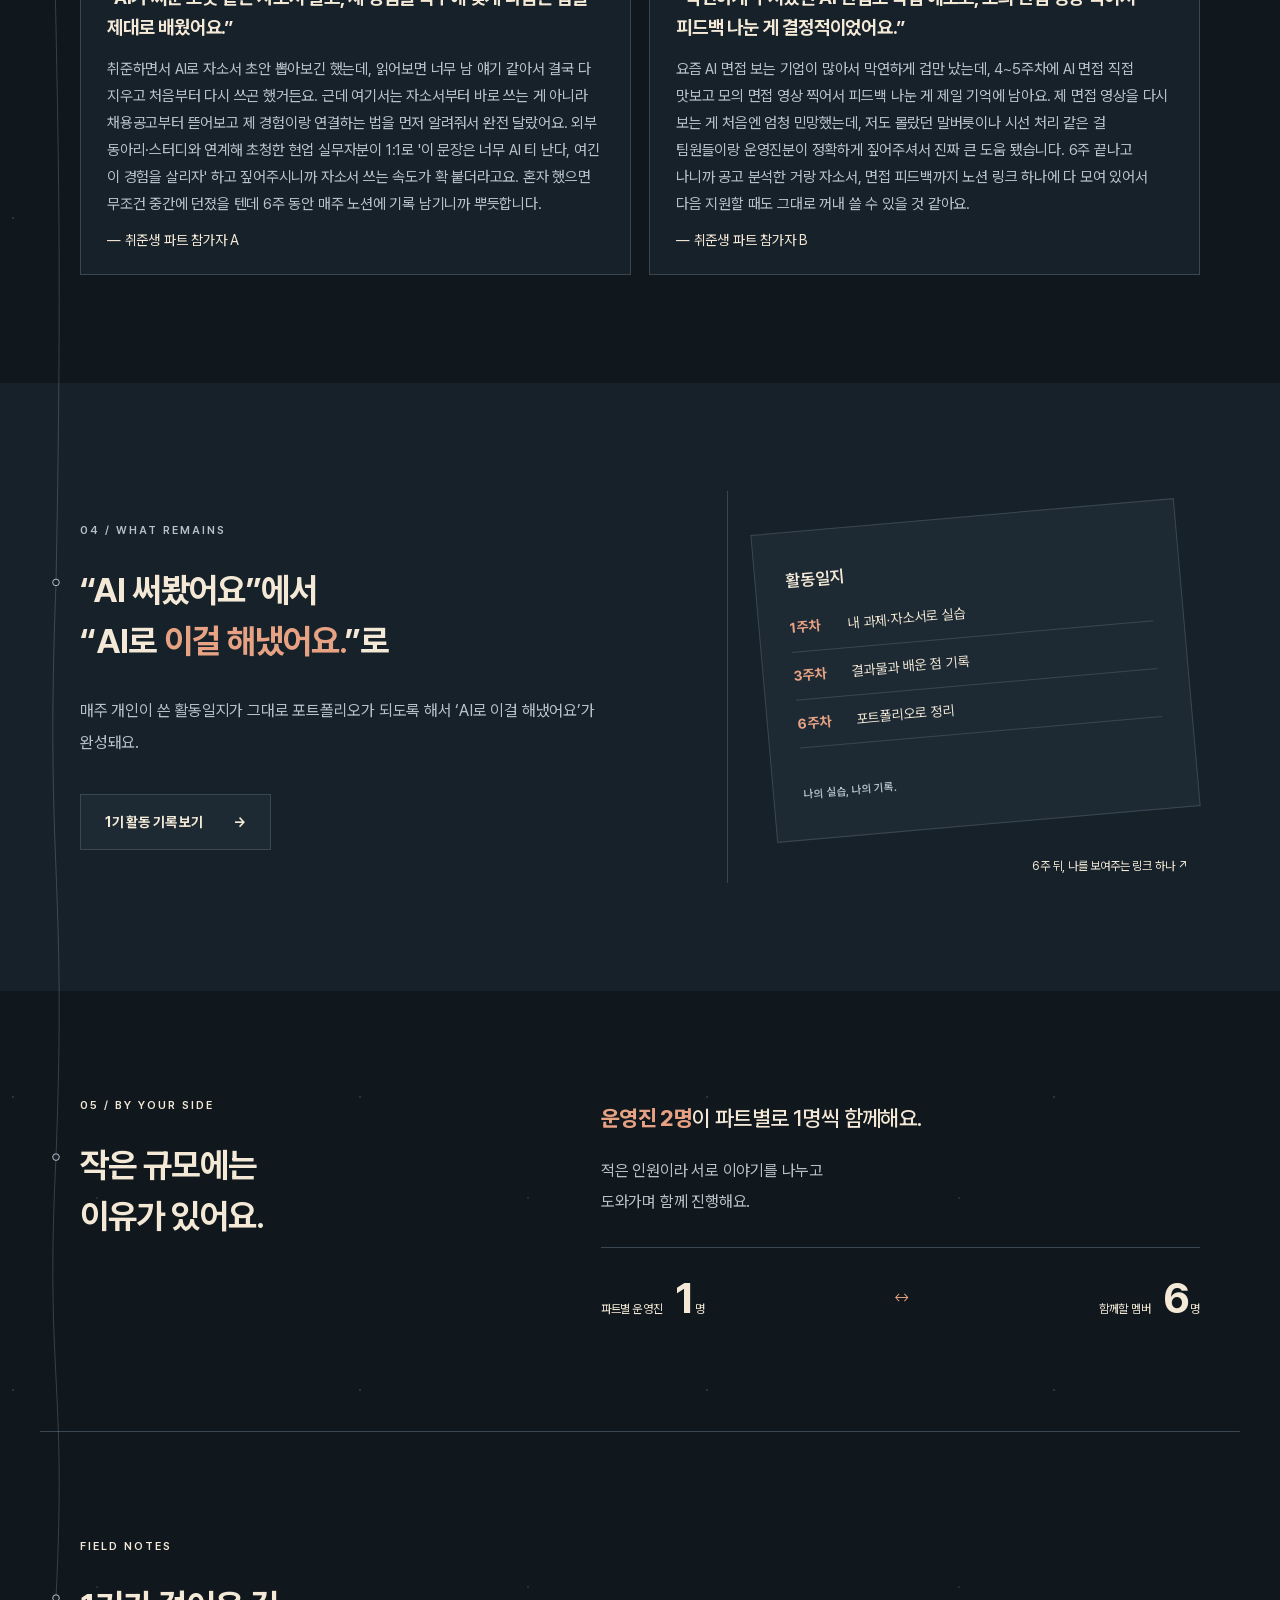
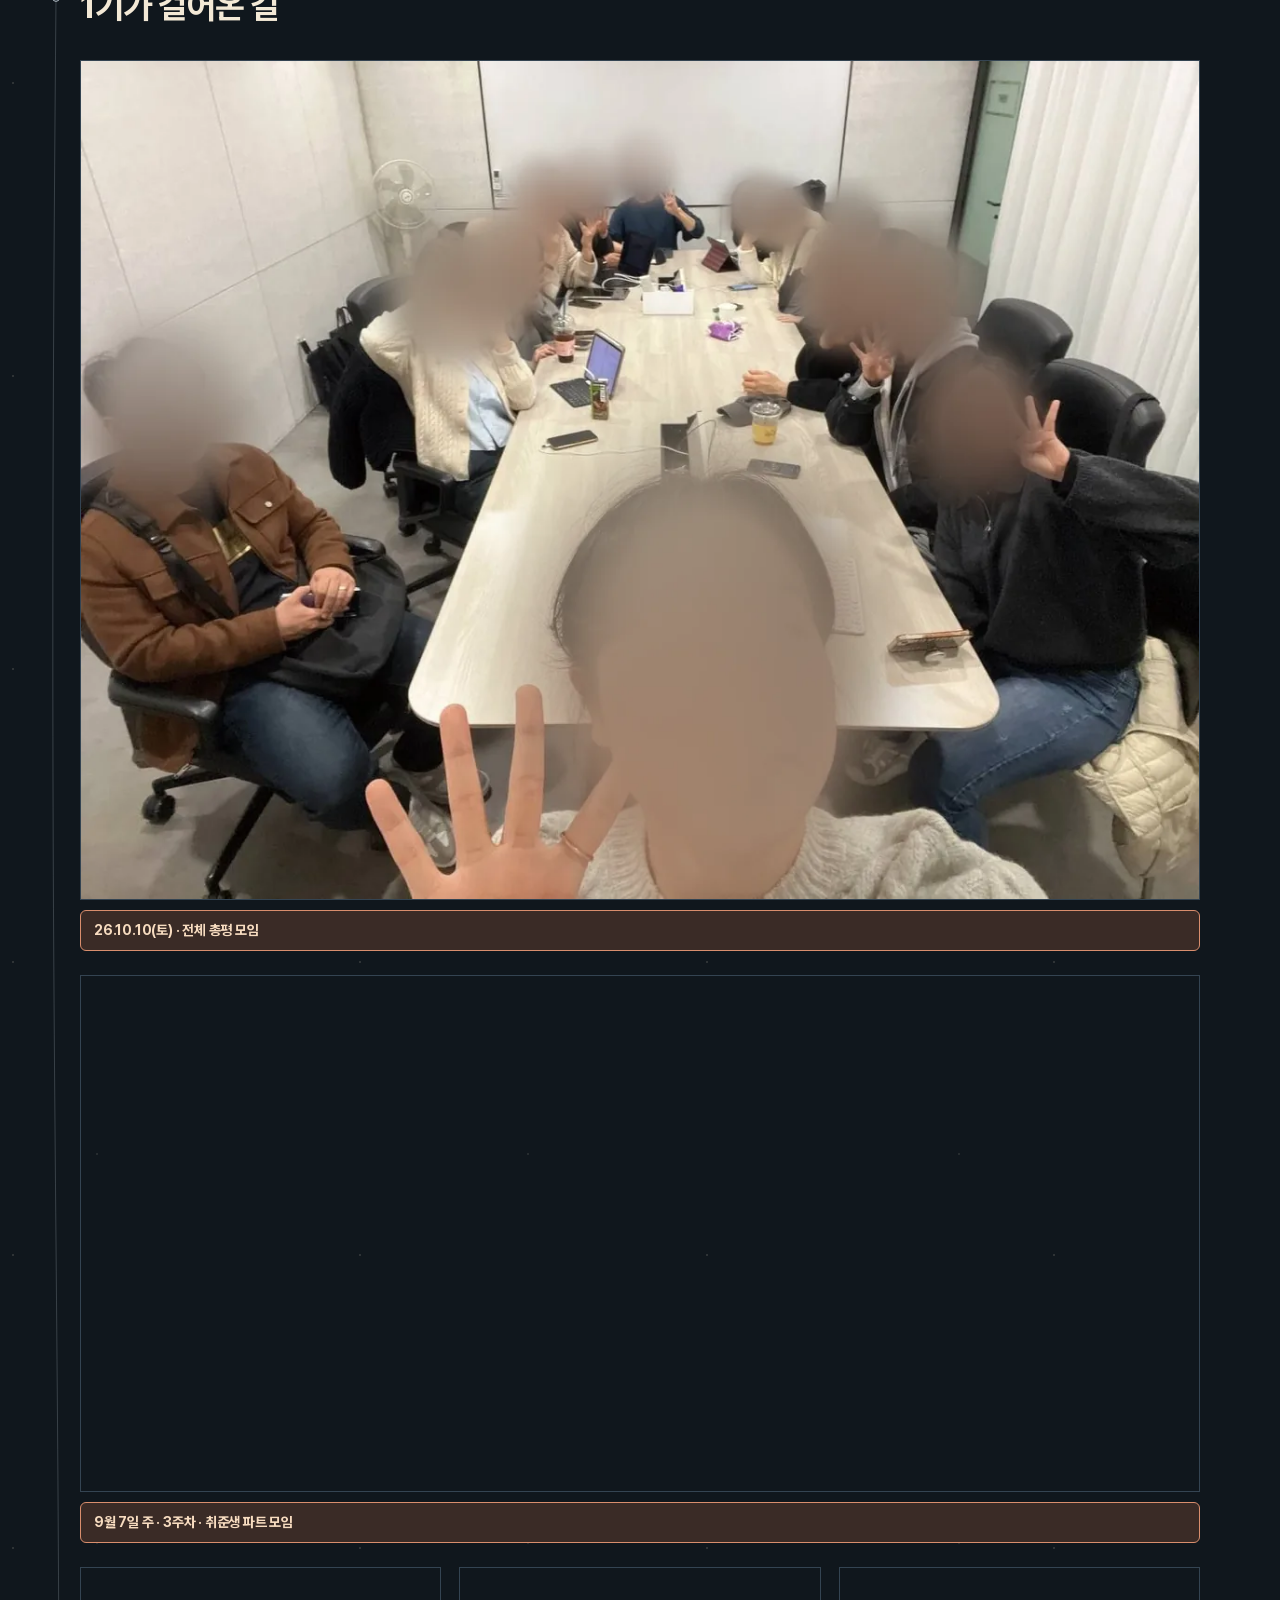
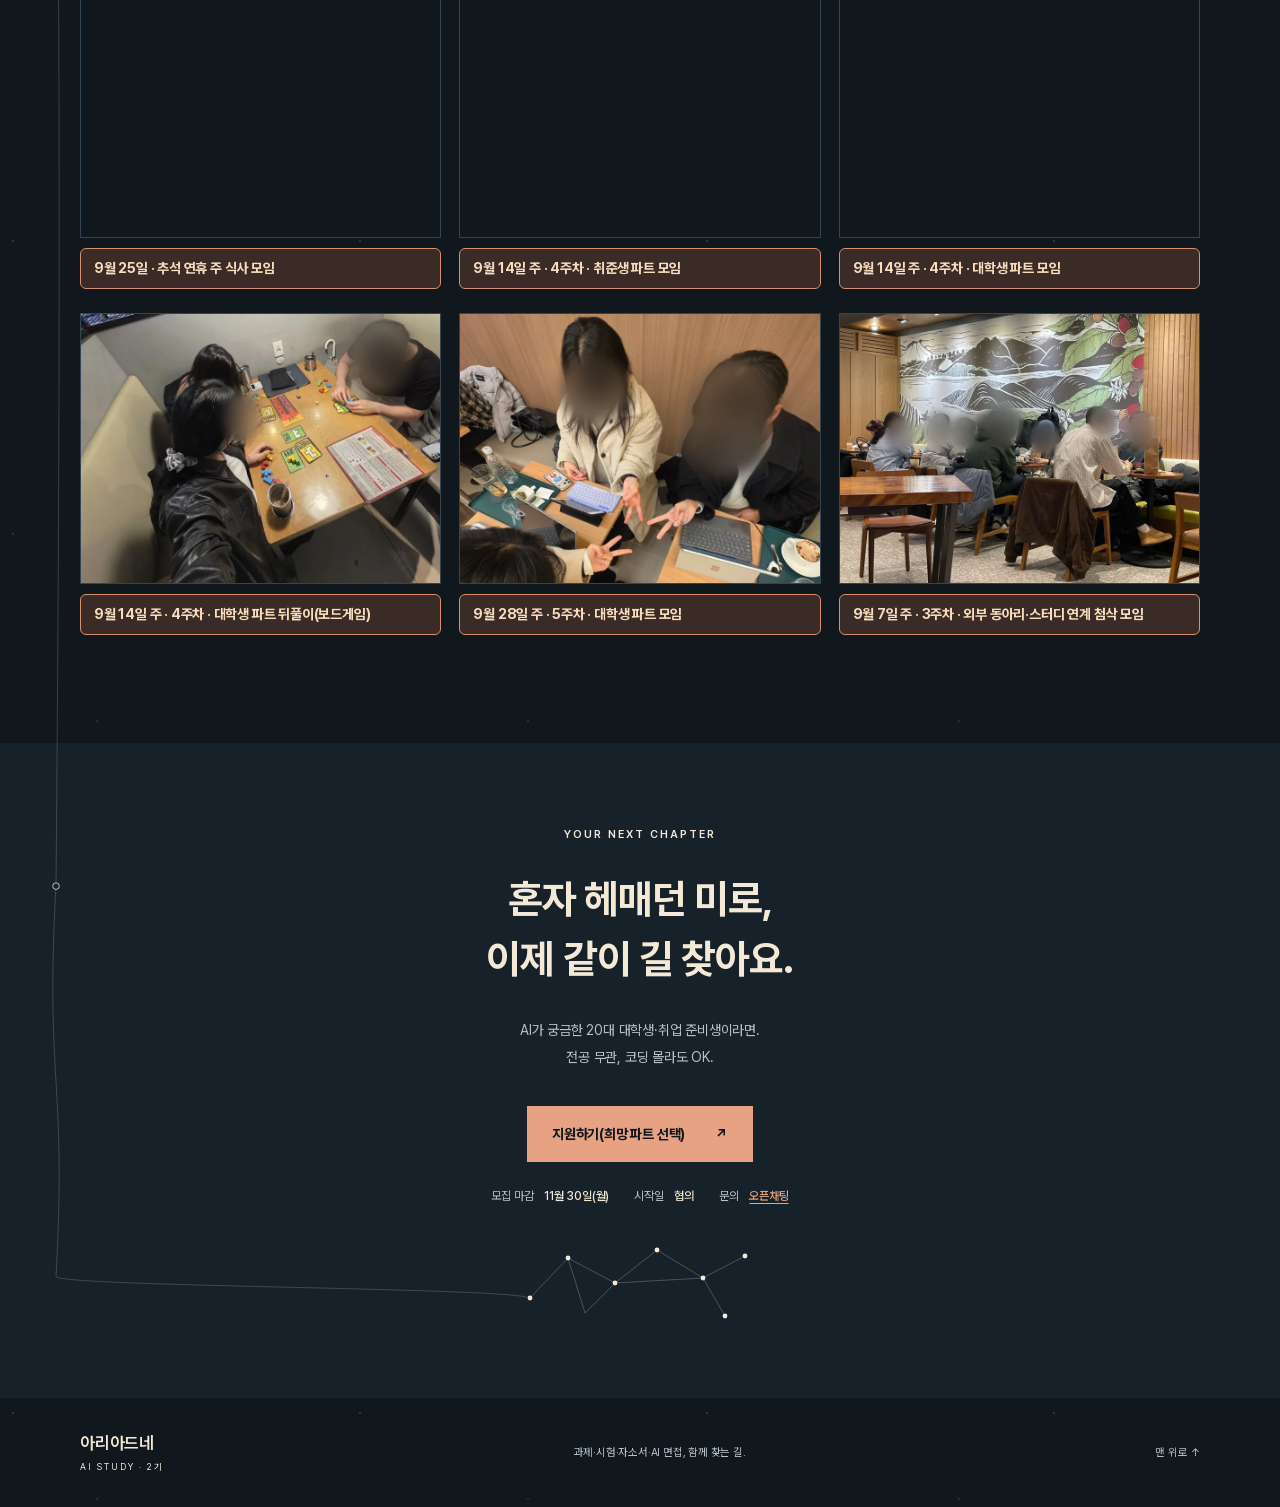
==== commit e5ca29a9: "Add files via upload" ====
--- a/index.html
+++ b/index.html
@@ -1,6 +1,6 @@
 <!doctype html>
 <html lang="ko"><head><meta charset="utf-8"><meta name="viewport" content="width=device-width,initial-scale=1"><meta name="theme-color" content="#10171D"><title>AI 스터디 아리아드네 2기</title><meta name="description" content="과제·시험·자소서·AI 면접, 6주 동안 AI로 같이 길 찾아요. AI가 궁금한 20대 대학생·취업 준비생을 위한 아리아드네 2기."><link rel="icon" href="assets/constellation.svg"><link rel="preload" href="fonts/PretendardVariable.woff2" as="font" type="font/woff2" crossorigin><link rel="stylesheet" href="style.css"><link rel="stylesheet" href="night.css"><meta property="og:type" content="website"><meta property="og:title" content="AI 스터디 아리아드네 2기"><meta property="og:description" content="과제·시험·자소서·AI 면접, 6주 동안 AI로 같이 길 찾아요"><meta property="og:url" content="https://ariadne-study.vercel.app/"><meta property="og:image" content="https://ariadne-study.vercel.app/assets/ariadne-stars-og.png"><meta property="og:image:width" content="1920"><meta property="og:image:height" content="1080"><meta name="twitter:card" content="summary_large_image"><meta name="twitter:image" content="https://ariadne-study.vercel.app/assets/ariadne-stars-og.png"></head>
-<body><a class="skip" href="#main">본문 바로가기</a><header><a class="brand" href="#"><svg viewBox="0 0 40 40" aria-hidden="true"><path d="M4 25L7 16L13 10L20 8L27 10L33 16L36 25"/><circle cx="4" cy="25" r="1.8"/><circle cx="7" cy="16" r="1.8"/><circle cx="13" cy="10" r="1.8"/><circle cx="20" cy="8" r="1.8"/><circle cx="27" cy="10" r="1.8"/><circle cx="33" cy="16" r="1.8"/><circle cx="36" cy="25" r="1.8"/></svg><span>아리아드네<small>AI STUDY · 02</small></span></a><nav aria-label="주 메뉴"><a href="#parts">두 개의 파트</a><a href="#how">진행 방식</a><a href="#team">운영진</a></nav></header>
+<body><a class="skip" href="#main">본문 바로가기</a><header><a class="brand" href="#"><svg viewBox="0 0 40 40" aria-hidden="true"><path d="M4 25L7 16L13 10L20 8L27 10L33 16L36 25"/><circle cx="4" cy="25" r="1.8"/><circle cx="7" cy="16" r="1.8"/><circle cx="13" cy="10" r="1.8"/><circle cx="20" cy="8" r="1.8"/><circle cx="27" cy="10" r="1.8"/><circle cx="33" cy="16" r="1.8"/><circle cx="36" cy="25" r="1.8"/></svg><span>아리아드네<small>AI STUDY · 02</small></span></a><nav aria-label="주 메뉴"><a href="#parts">두 개의 파트</a><a href="#how">진행 방식</a><a href="#team">운영방식</a></nav></header>
 <main id="main"><svg id="journey" aria-hidden="true"><defs><filter id="thread-blur" x="-100%" y="-10%" width="300%" height="120%"><feGaussianBlur stdDeviation="9"/></filter></defs><path id="journey-track"/><path id="journey-glow"/><path id="journey-thread"/><g id="journey-stars"></g></svg><section class="hero wrap"><div class="hero-copy"><p class="eyebrow"><span class="dot"></span> AI 스터디 아리아드네 2기</p><h1>복잡한 미로 앞에,<br>우리에게 필요한 건<br><em>한 가닥의 실.</em></h1><p class="hero-sub">과제·시험·자소서·AI 면접,<br>6주 동안 AI로 같이 길 찾아요</p><div class="hero-actions"><a class="button" data-apply href="#apply-form">지원하기(희망 파트 선택) <span>↗</span></a><a class="text-link" href="#empathy">커리큘럼·운영 방식 자세히 보기 <span>↓</span></a></div><p class="hero-note">전공 무관 · 코딩 몰라도 OK</p></div><div class="hero-art" aria-hidden="true"><div class="art-caption">FIND YOUR OWN WAY.<span>ARIADNE / SECOND CHAPTER</span></div><svg class="sky-map" viewBox="0 0 540 540" fill="none" aria-hidden="true"><g class="constellation-lines"><path d="M40 250L110 120L235 185L310 85L455 150L420 365L280 330L235 185L110 120M40 250L170 350L235 185M170 350L280 330L455 150M310 85L235 185"/></g><path class="sky-glow" d="M40 250L170 350L235 185L280 330L420 365"/><path class="sky-thread" d="M40 250L170 350L235 185L280 330L420 365"/><g class="sky-stars"><circle cx="40" cy="250" r="2"/><circle cx="235" cy="185" r="3.6"/><circle cx="310" cy="85" r="2"/><circle cx="455" cy="150" r="2.5"/><circle cx="420" cy="365" r="3"/><circle cx="280" cy="330" r="2.4"/><circle cx="170" cy="350" r="2.5"/></g><g class="star-cross"><path d="M223 185h24M235 173v24M412 365h16M420 357v16"/></g></svg><span class="art-label">미로는 달라도, 함께 찾는 길.</span></div></section>
 <div class="facts wrap"><div><span>함께할 사람</span><strong>20대 대학생·취업 준비생</strong></div><div><span>모집 인원</span><strong>대학생 6명 · 취준생 6명</strong></div><div><span>기간 · 일정</span><strong>6주 · 주 1회 평일 저녁 90분</strong><small>시작일 협의</small></div><div><span>장소 · 참가비</span><strong>스터디룸 · 참가비 0원</strong><small>스터디룸비만 1/N</small></div></div>
 <section class="story wrap section"><div class="section-index">01 / THE THREAD</div><div><h2>길을 대신 찾아주는 게 아니라,<br><span class="accent">실을 쥐는 법</span>을 함께 배워요.</h2><p class="body-copy">신화 속 아리아드네는 미궁 앞에 선 테세우스에게 실타래를 건네 길을 찾게 해줬어요. 지금 우리의 미로는 과제·시험·자소서·면접, 그리고 실타래는 AI예요. 아리아드네는 그 실을 제대로 쥐는 법을 같이 배우는 곳이에요.</p></div></section>
